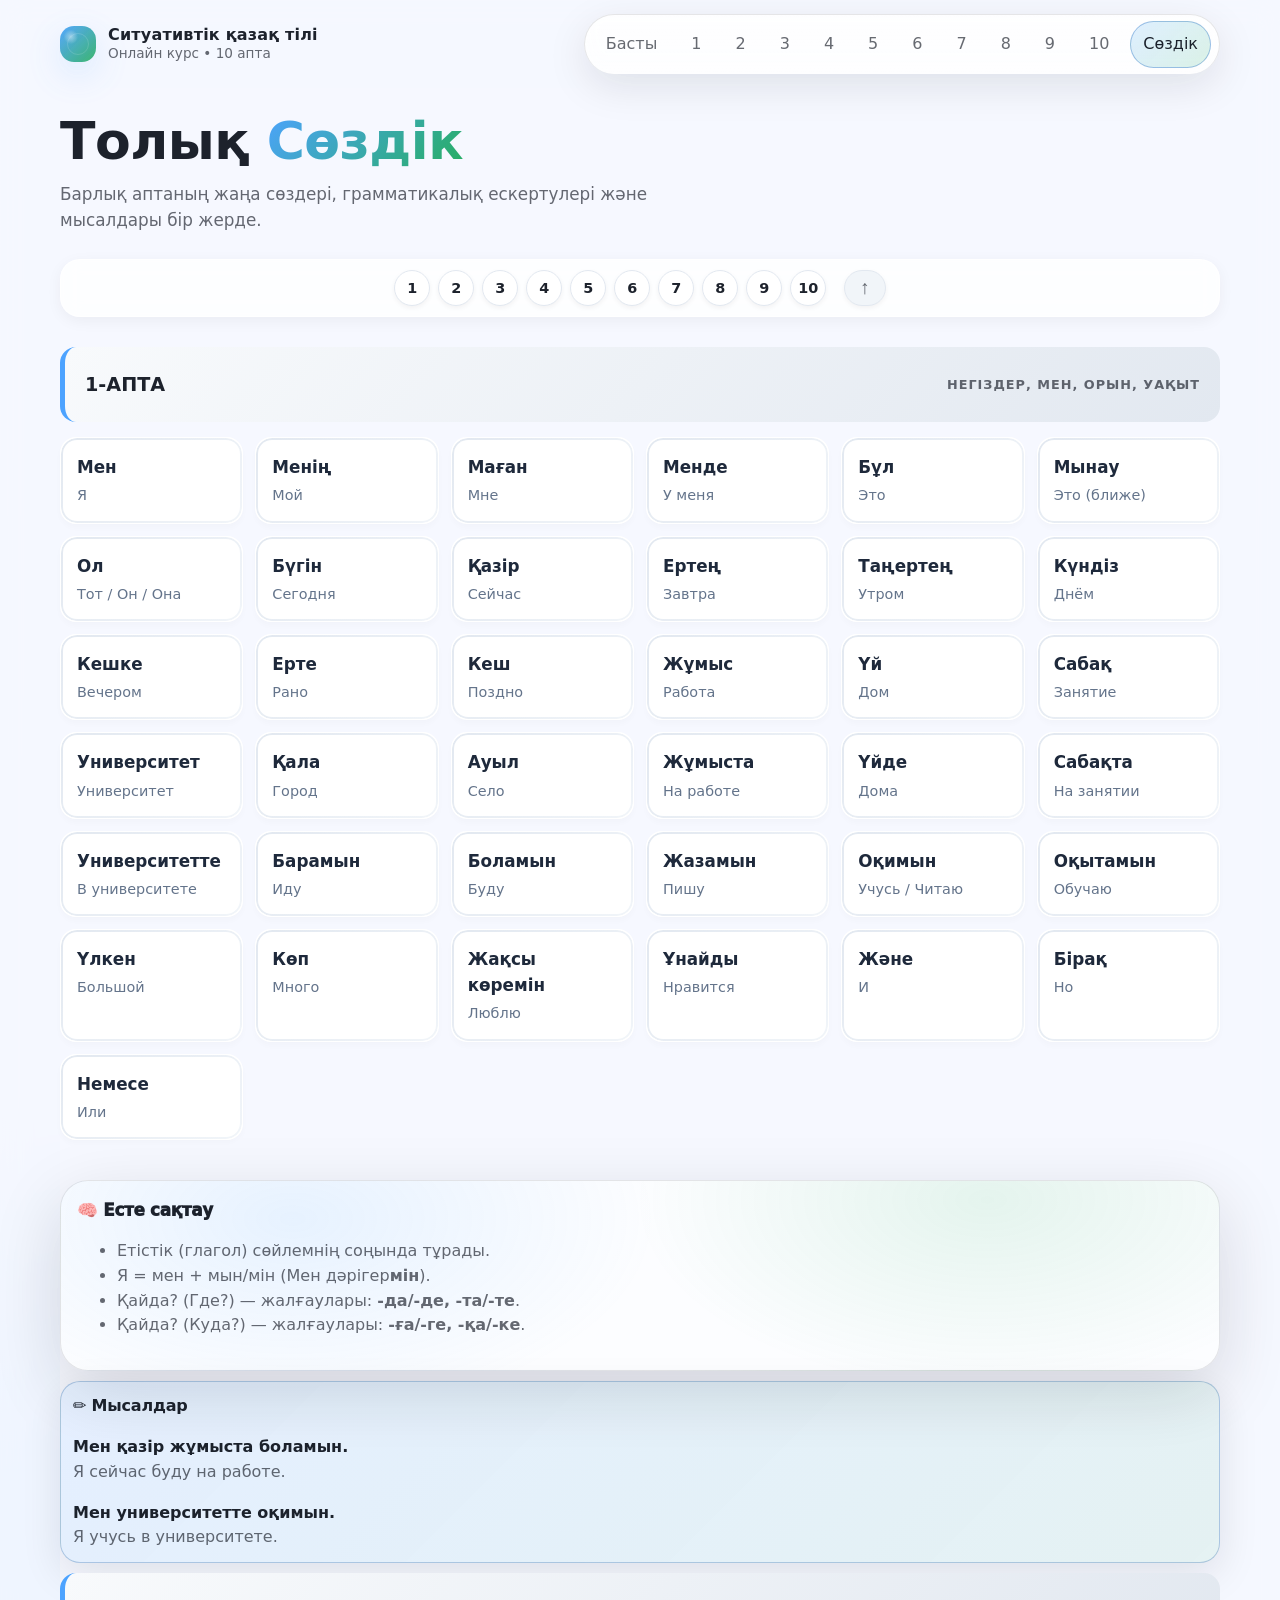
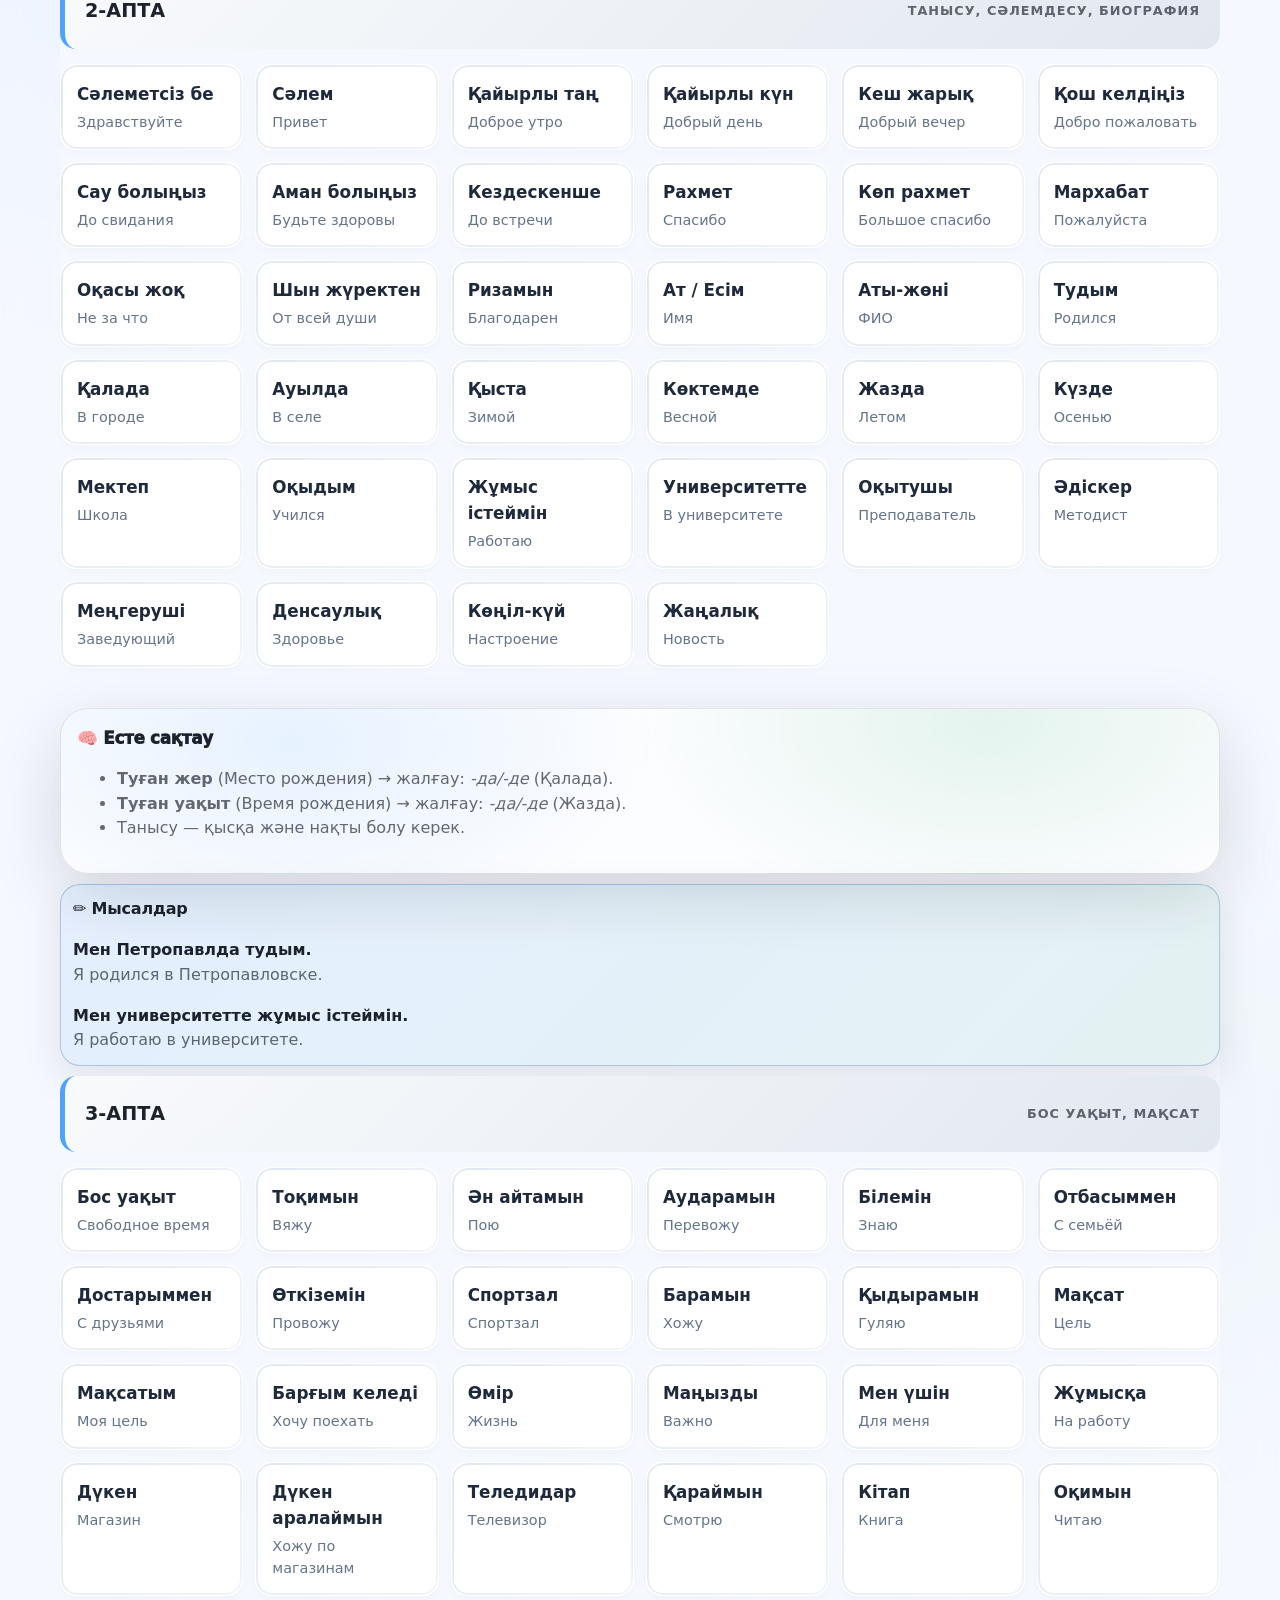
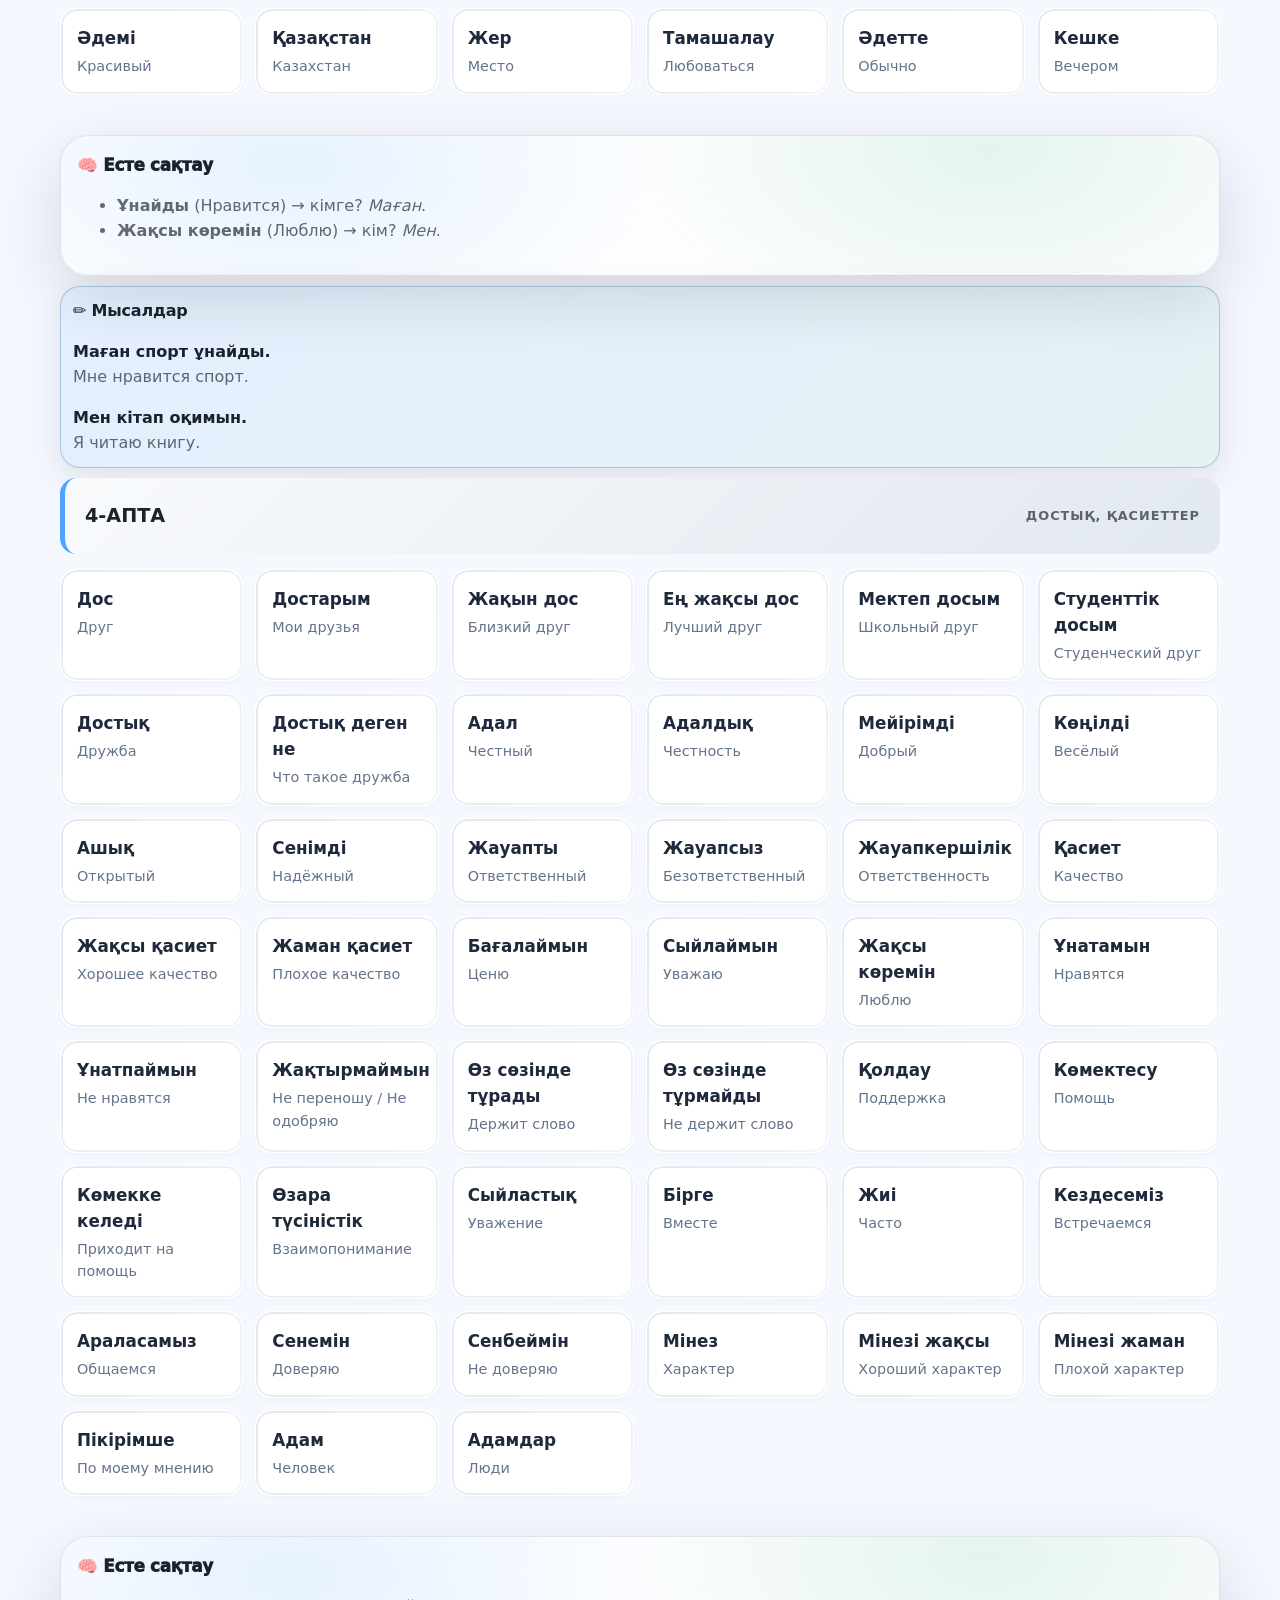
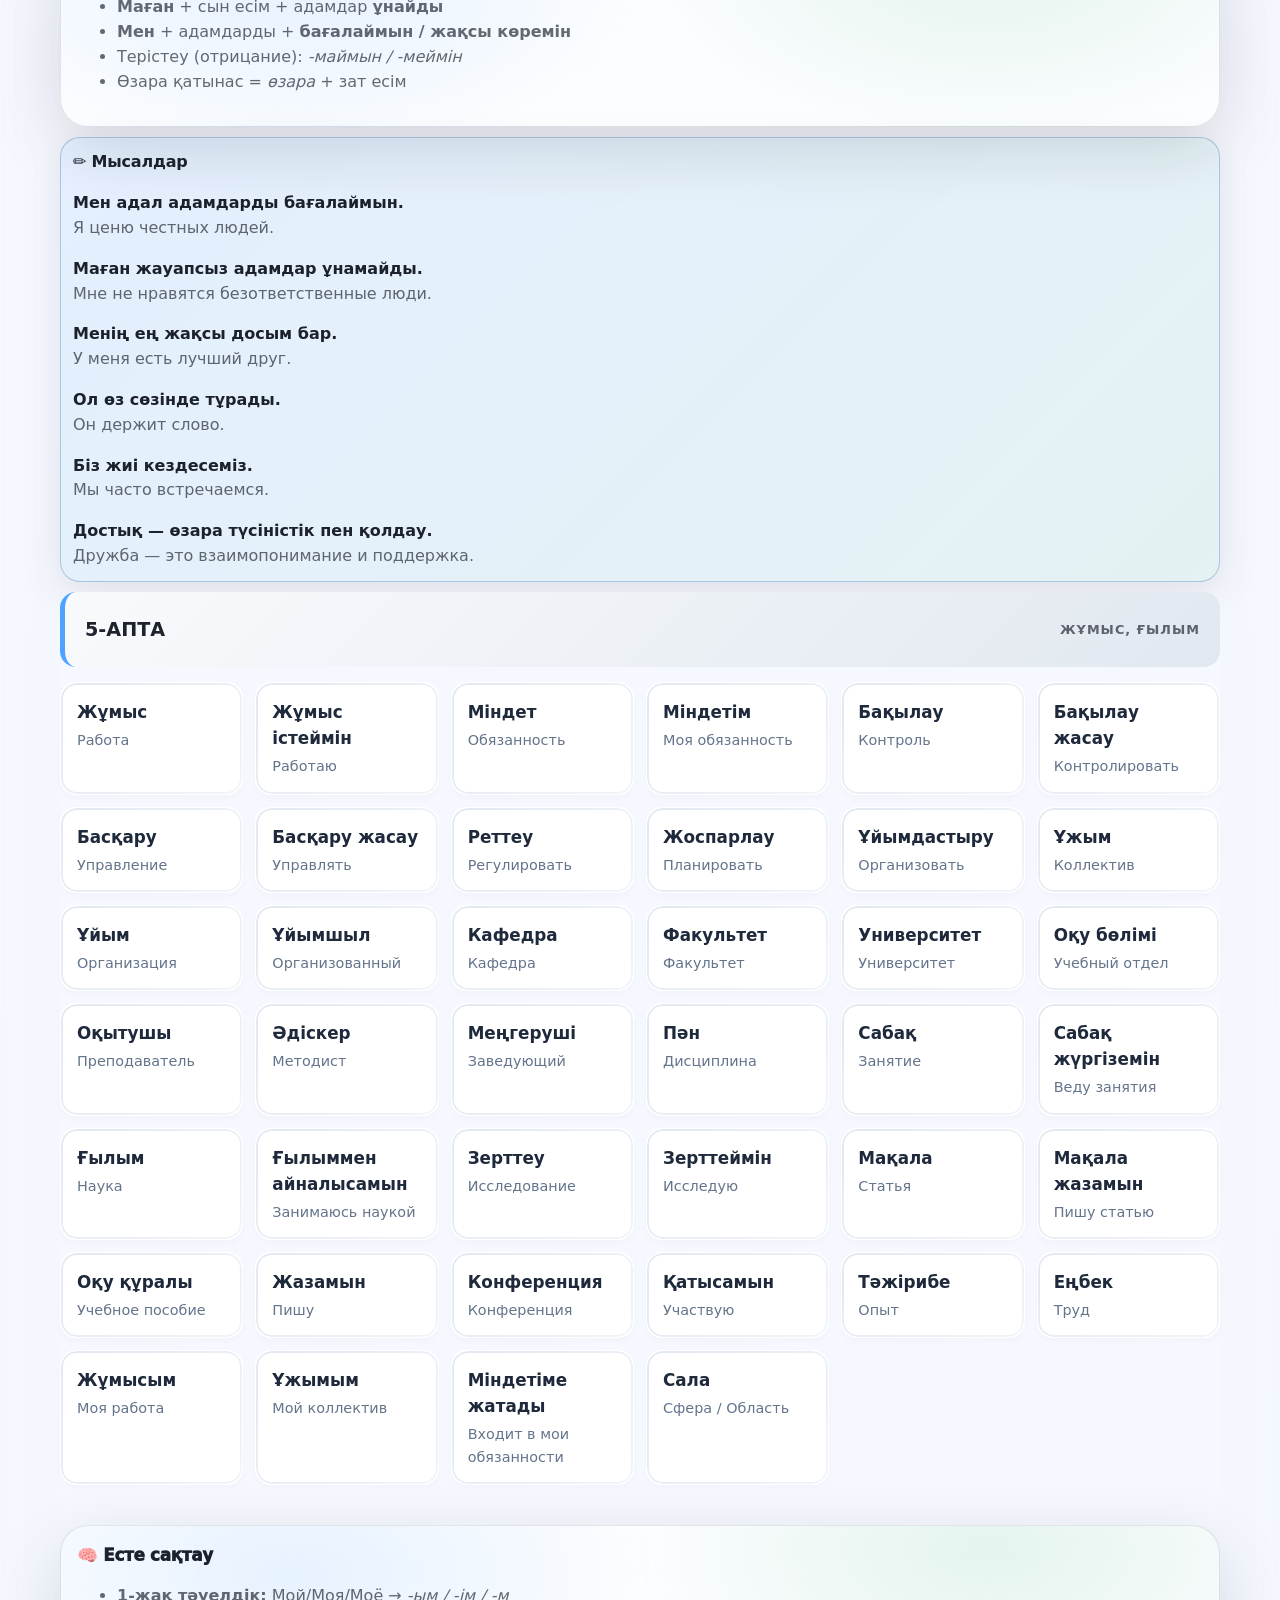
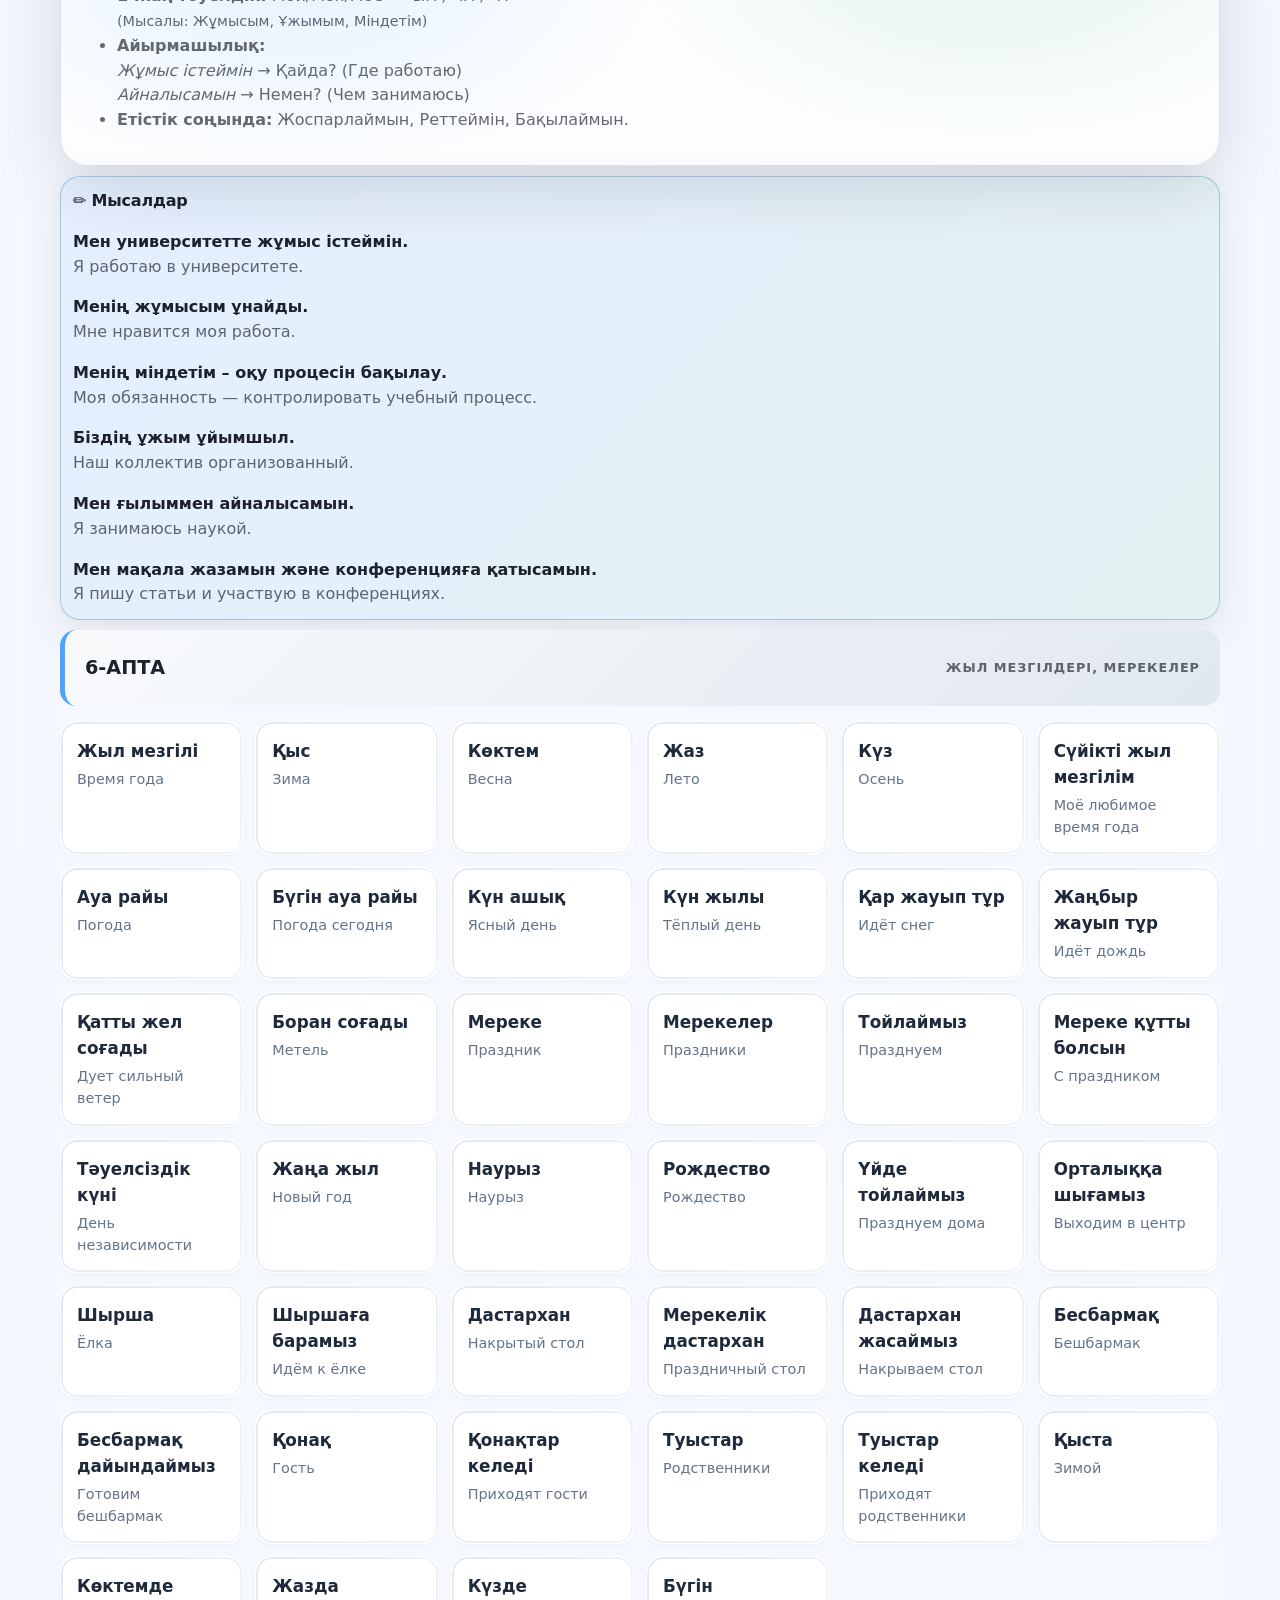
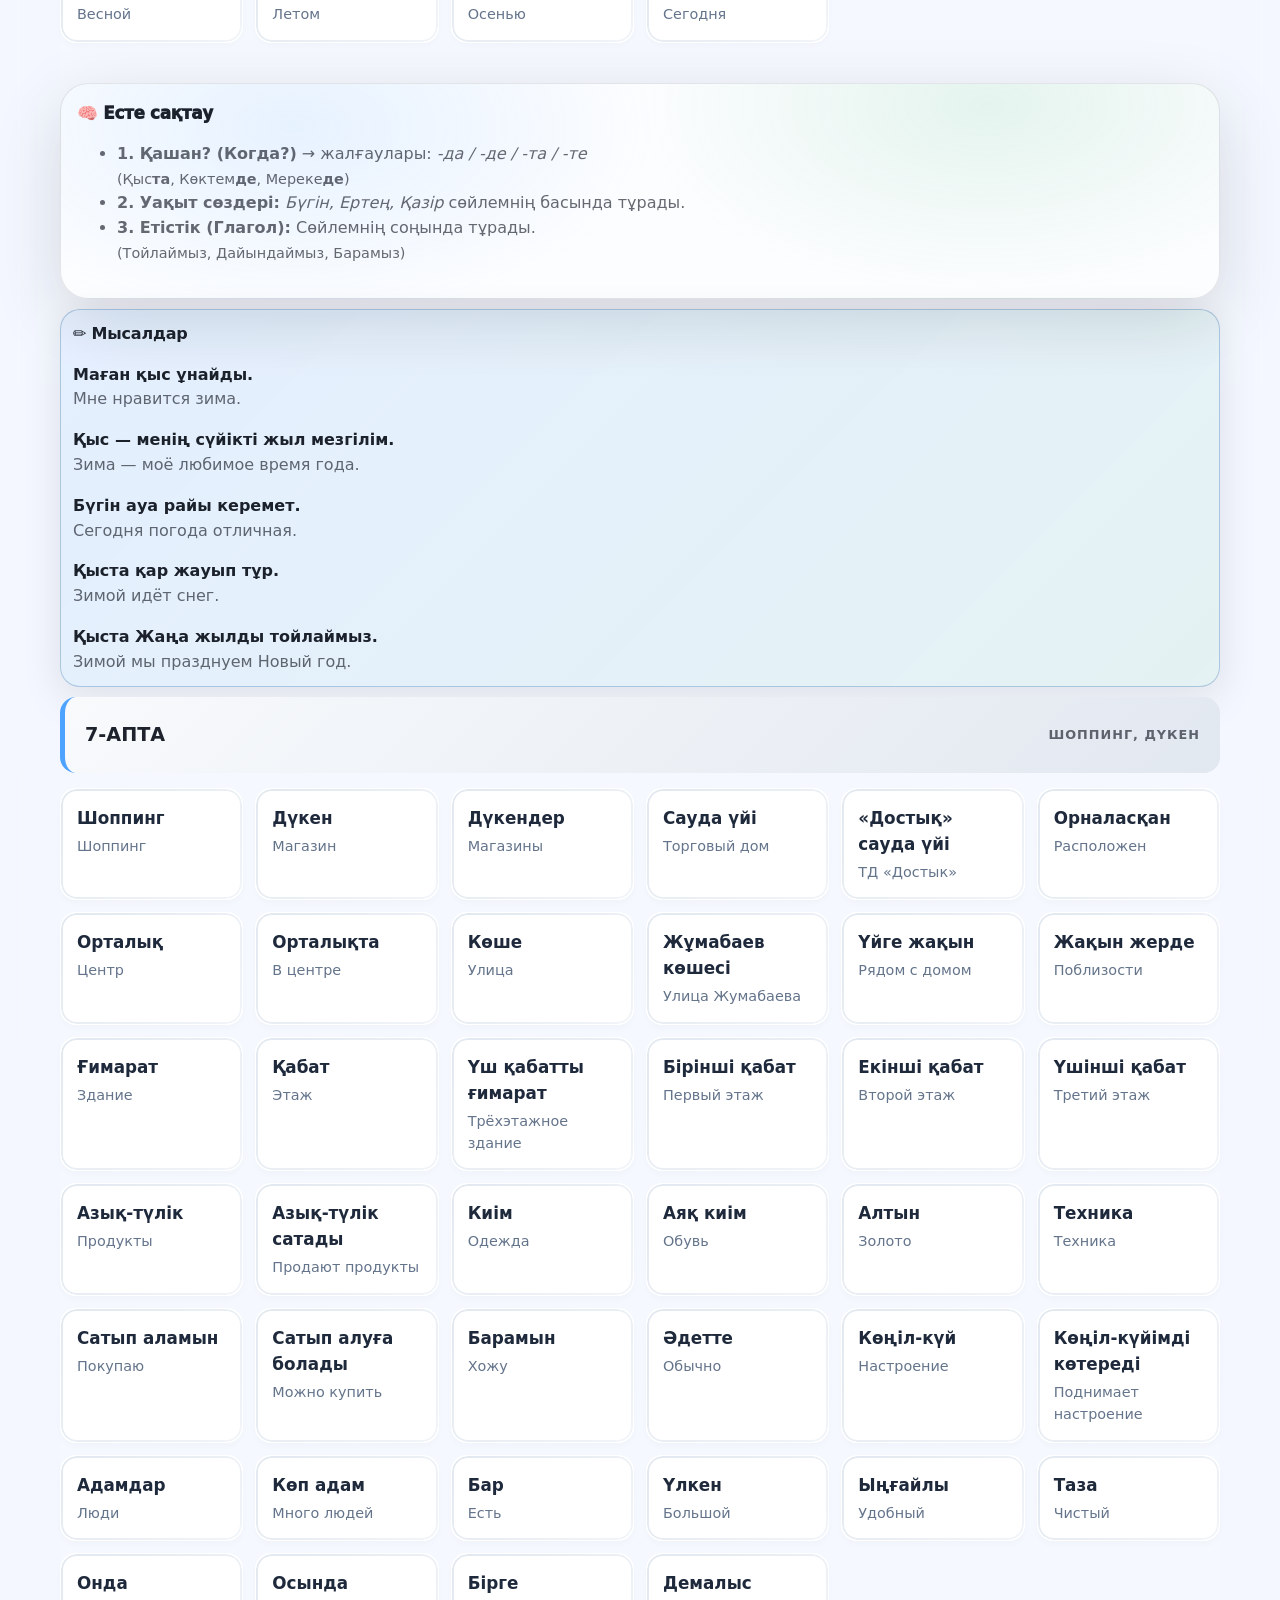
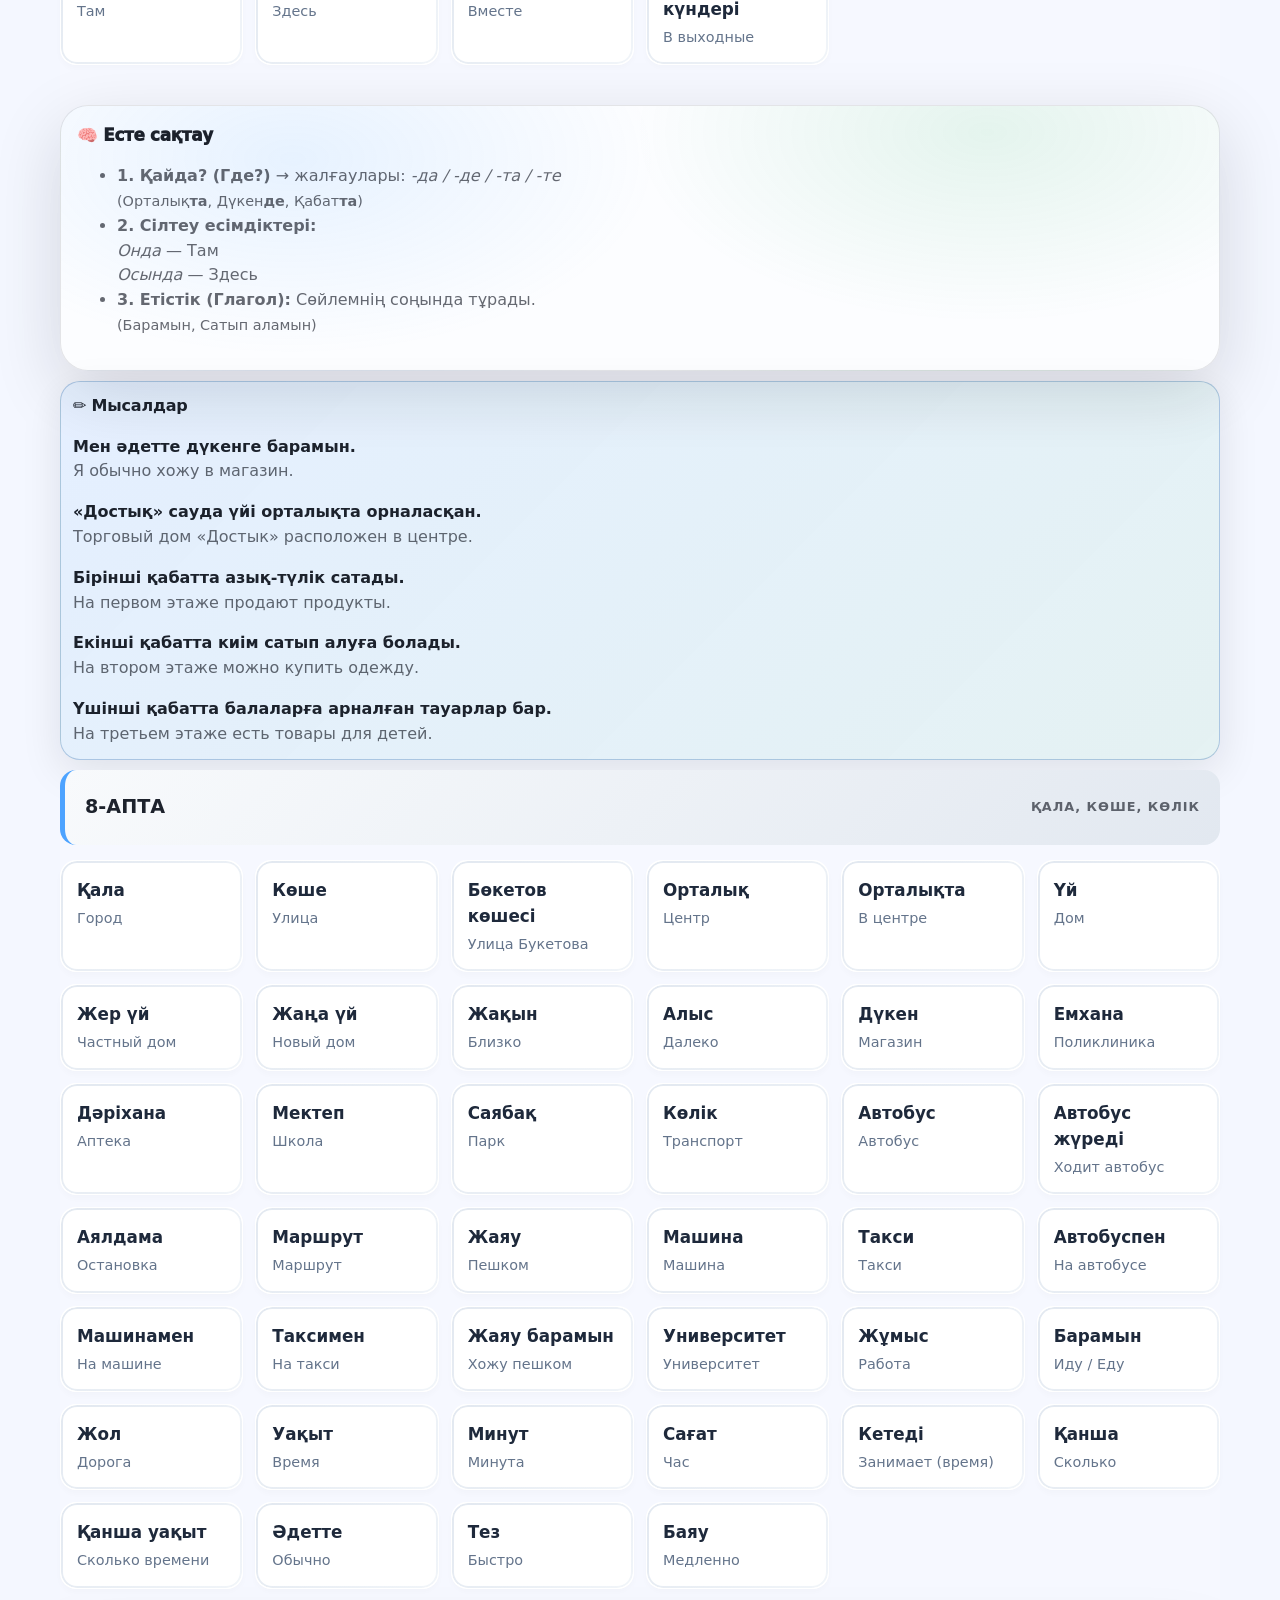
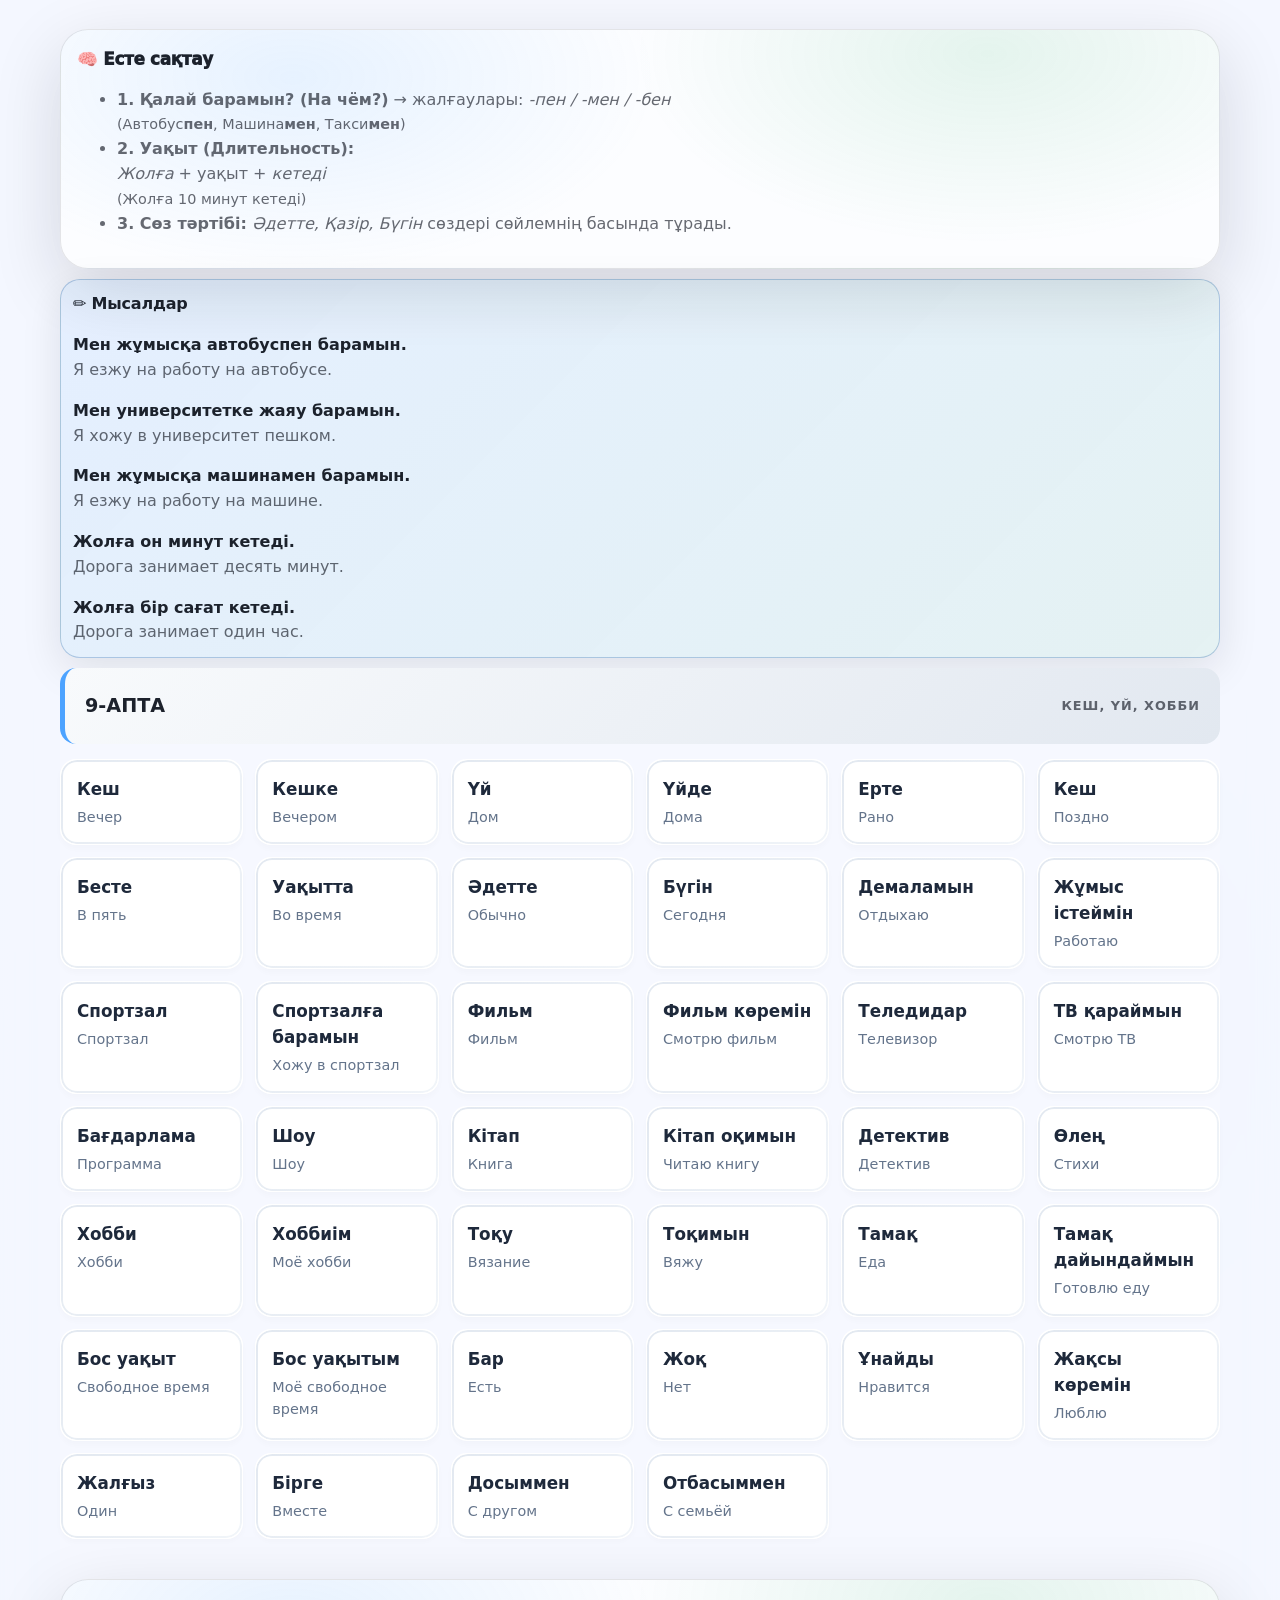
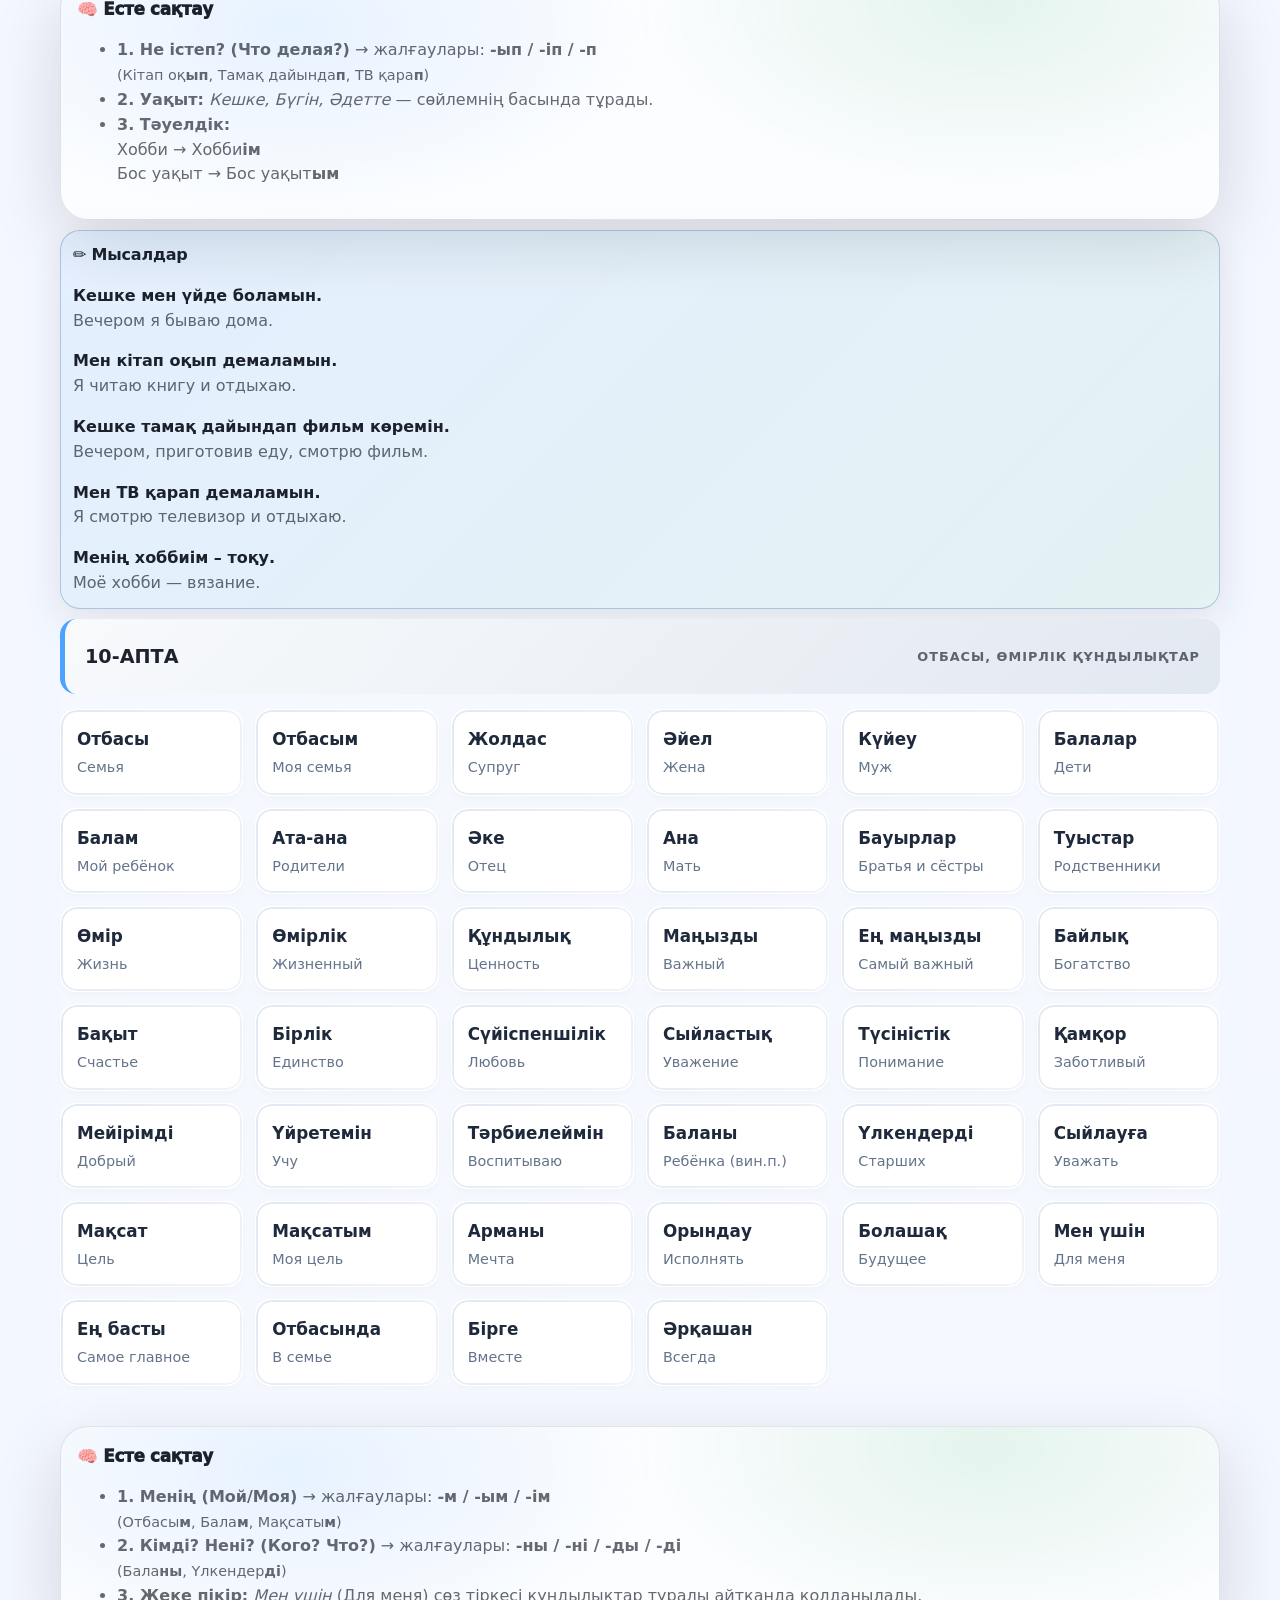
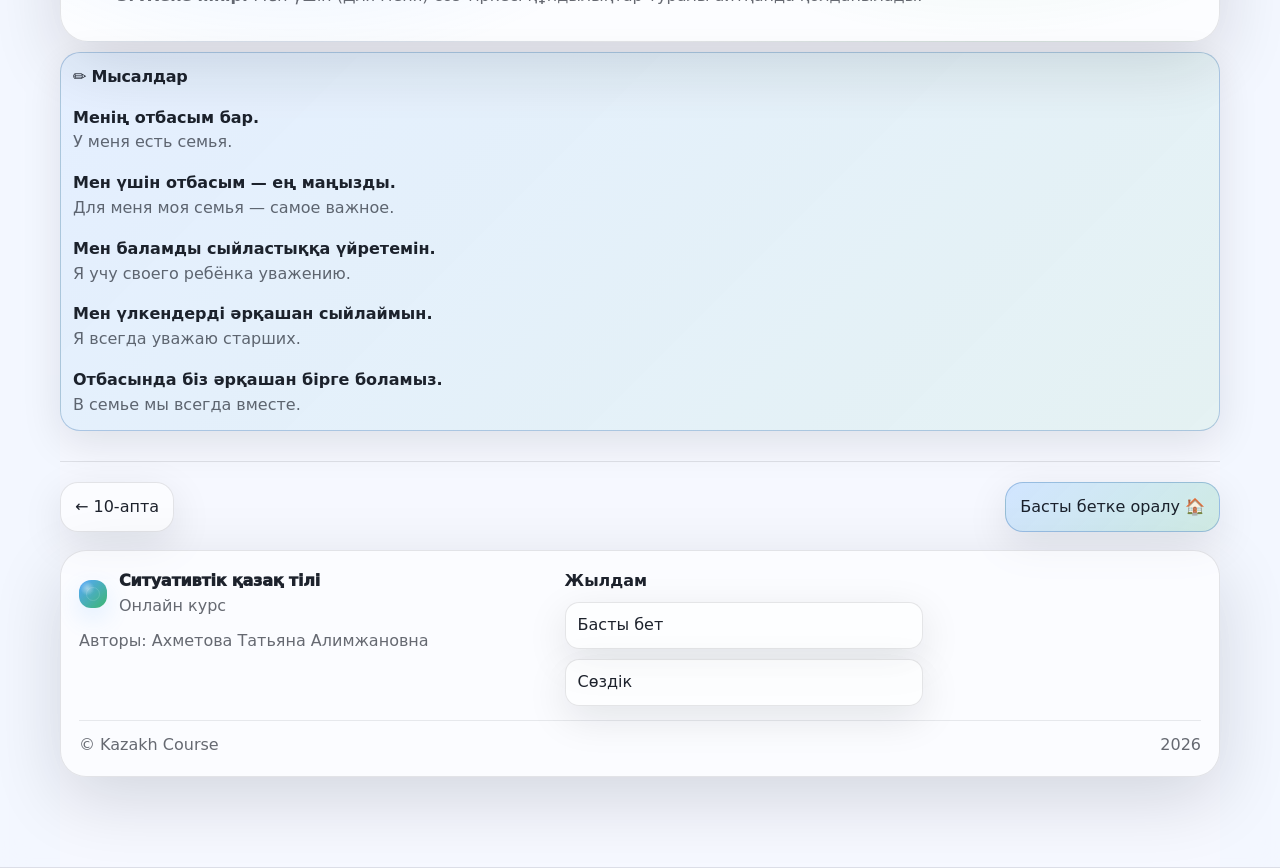
==== dictionary.html @ 090a10e8 "Add files via upload" ====
<!doctype html>
<html lang="kk">
<head>
  <meta charset="utf-8" />
  <meta name="viewport" content="width=device-width, initial-scale=1" />
  
  <title>Сөздік • Ситуативтік қазақ тілі</title>
  <meta name="color-scheme" content="light" />
  <link rel="stylesheet" href="style.css" />

  <style>
/* =========================================
     DICTIONARY: CREATIVE & COMPACT STYLE
     ========================================= */

  /* 1. ІЗДЕУ ПАНЕЛІ (GLASSMROPHISM) */
  .searchWrapper {
    position: sticky;
    top: 15px;
    z-index: 100;
    margin-bottom: 30px;
    padding: 0 10px;
  }

  .searchBox {
    background: rgba(255, 255, 255, 0.85);
    backdrop-filter: blur(15px);
    -webkit-backdrop-filter: blur(15px);
    padding: 12px 20px;
    border-radius: 20px;
    border: 1px solid rgba(255, 255, 255, 0.6);
    box-shadow: 0 8px 32px rgba(31, 38, 135, 0.1);
    display: flex;
    align-items: center;
    gap: 15px;
    transition: all 0.3s ease;
    max-width: 600px;
    margin: 0 auto;
  }

  .searchBox:focus-within {
    transform: translateY(-2px) scale(1.01);
    border-color: var(--a);
    box-shadow: 0 12px 40px rgba(59, 130, 246, 0.2);
    background: #fff;
  }

  .searchInput {
    width: 100%;
    border: none;
    background: transparent;
    font-size: 1.1rem;
    color: var(--text);
    outline: none;
    font-weight: 500;
  }

  /* 2. АПТАЛАРДЫҢ ТАҚЫРЫБЫ (HEADER) */
  .dictHeader {
    background: linear-gradient(135deg, #f8fafc 0%, #e2e8f0 100%);
    padding: 15px 20px;
    border-radius: 16px;
    margin-bottom: 15px;
    border-left: 5px solid var(--a);
    display: flex;
    justify-content: space-between;
    align-items: center;
  }
  .dictTitle {
    font-size: 1.2rem;
    font-weight: 800;
    color: var(--text);
    margin: 0;
  }
  .dictSub {
    font-size: 0.8rem;
    color: var(--muted);
    font-weight: 600;
    text-transform: uppercase;
    letter-spacing: 1px;
  }

  /* 3. СӨЗДЕР ТОРЫ (GRID) */
  .wordList {
    display: grid;
    /* Компьютерде: 4-5 бағанға дейін сыяды */
    grid-template-columns: repeat(auto-fill, minmax(180px, 1fr));
    gap: 12px;
    margin-bottom: 40px;
  }

  /* 4. КРЕАТИВТІ КАРТОЧКАЛАР (CARDS) */
  .wordItem {
    background: #ffffff;
    border-radius: 16px;
    padding: 16px;
    position: relative;
    overflow: hidden;
    transition: all 0.3s cubic-bezier(0.4, 0, 0.2, 1);
    border: 1px solid transparent;
    box-shadow: 0 4px 6px rgba(0,0,0,0.02);
    cursor: default;
  }

  /* Жұмсақ градиентті жиек */
  .wordItem::before {
    content: "";
    position: absolute;
    inset: 0;
    border-radius: 16px;
    padding: 2px; /* border width */
    background: linear-gradient(135deg, #e2e8f0, #f1f5f9);
    -webkit-mask: linear-gradient(#fff 0 0) content-box, linear-gradient(#fff 0 0);
    -webkit-mask-composite: xor;
    mask-composite: exclude;
    pointer-events: none;
  }

  /* Hover эффектісі */
  .wordItem:hover {
    transform: translateY(-5px);
    box-shadow: 0 15px 30px rgba(0,0,0,0.08);
    background: linear-gradient(145deg, #ffffff, #f8fafc);
  }
  
  /* Hover кезіндегі түсті жиек */
  .wordItem:hover::before {
    background: linear-gradient(135deg, var(--a), var(--b));
  }

  .wordItem__kz {
    font-size: 1.05rem;
    font-weight: 800;
    color: #1e293b;
    margin-bottom: 4px;
    display: block;
  }

  .wordItem__ru {
    font-size: 0.9rem;
    color: #64748b;
    font-weight: 500;
    display: block;
  }

  /* 5. МОБИЛЬДІ ВЕРСИЯ (COMPACT) */
  @media (max-width: 900px) {
    .container { padding-left: 10px; padding-right: 10px; }
    
    .searchBox {
      padding: 10px 15px;
      margin-bottom: 20px;
    }
    .searchInput { font-size: 1rem; }

    /* Тақырыпты ықшамдау */
    .dictHeader {
      flex-direction: column;
      align-items: flex-start;
      gap: 5px;
      padding: 12px;
    }
    
    /* 2 бағанды тор */
    .wordList {
      grid-template-columns: 1fr 1fr !important;
      gap: 8px !important;
    }

    /* Карточканы кішірейту */
    .wordItem {
      padding: 12px !important;
      border-radius: 12px !important;
    }
    .wordItem__kz { font-size: 0.95rem !important; }
    .wordItem__ru { font-size: 0.8rem !important; }
  }
  /* =========================================
     DICTIONARY NAVIGATION (1-10 & UP)
     ========================================= */

     .dictNav {
      position: sticky;
      /* Іздеу жолағының астында тұруы үшін (SearchBox биіктігіне байланысты) */
      top: 90px; 
      z-index: 90;
      
      display: flex;
      flex-wrap: wrap;
      justify-content: center;
      align-items: center;
      gap: 8px;
      
      background: rgba(255, 255, 255, 0.8); /* Жартылай мөлдір */
      backdrop-filter: blur(10px);
      -webkit-backdrop-filter: blur(10px);
      
      padding: 10px 15px;
      border-radius: 20px;
      margin-bottom: 30px;
      border: 1px solid rgba(255, 255, 255, 0.6);
      box-shadow: 0 4px 15px rgba(0,0,0,0.05);
    }
  
    /* Сандар (батырмалар) */
    .dictNav__link {
      width: 36px;
      height: 36px;
      display: flex;
      align-items: center;
      justify-content: center;
      
      border-radius: 50%; /* Дөңгелек */
      background: #ffffff;
      border: 1px solid #e2e8f0;
      color: var(--text);
      
      text-decoration: none;
      font-weight: 700;
      font-size: 0.9rem;
      transition: all 0.2s ease;
      box-shadow: 0 2px 5px rgba(0,0,0,0.05);
    }
  
    /* Hover эффектісі */
    .dictNav__link:hover {
      background: var(--a); /* Акцент түс */
      color: #ffffff;
      border-color: var(--a);
      transform: translateY(-3px);
      box-shadow: 0 5px 15px rgba(59, 130, 246, 0.3);
    }
  
    /* Жоғарыға батырмасы (UP Button) */
    .dictNav__up {
      width: auto;
      padding: 0 15px;
      border-radius: 20px; /* Сопақша */
      margin-left: 10px; /* Сандардан бөліп тұру үшін */
      background: #f1f5f9;
      color: var(--muted);
      font-size: 1.2rem;
      cursor: pointer;
    }
    
    .dictNav__up:hover {
      background: #e2e8f0;
      color: var(--text);
      transform: translateY(-2px);
    }
  
    /* МОБИЛЬДІ ВЕРСИЯҒА ТҮЗЕТУ */
    @media (max-width: 900px) {
      .dictNav {
        top: 75px; /* Телефонда іздеу жолағы кішірек */
        padding: 8px;
        gap: 6px;
        justify-content: flex-start; /* Сол жақтан басталады */
        overflow-x: auto; /* Сыйламаса - айналдыру */
        flex-wrap: nowrap; /* Бір қатарға тізу */
        -webkit-overflow-scrolling: touch;
      }
      
      .dictNav__link {
        flex: 0 0 auto; /* Сығымдалмау үшін */
        width: 32px;
        height: 32px;
        font-size: 0.8rem;
      }
    }
  </style>
</head>

<body data-page="dictionary">
  <a class="skip-link" href="#main">Негізгі мазмұнға өту</a>

  <header class="topbar" role="banner">
    <div class="topbar__inner container">
      <div class="brand" aria-label="Kazakh Course">
        <span class="brand__mark" aria-hidden="true"></span>
        <div class="brand__text">
          <div class="brand__title">Ситуативтік қазақ тілі</div>
          <div class="brand__sub">Онлайн курс • 10 апта</div>
        </div>
      </div>

      <nav class="nav nav--weeks" aria-label="Апталар (десктоп)">
        <a class="nav__link" data-page="index" href="index.html">Басты</a>
        <a class="nav__link" data-page="week1" href="week1.html">1</a>
        <a class="nav__link" data-page="week2" href="week2.html">2</a>
        <a class="nav__link" data-page="week3" href="week3.html">3</a>
        <a class="nav__link" data-page="week4" href="week4.html">4</a>
        <a class="nav__link" data-page="week5" href="week5.html">5</a>
        <a class="nav__link" data-page="week6" href="week6.html">6</a>
        <a class="nav__link" data-page="week7" href="week7.html">7</a>
        <a class="nav__link" data-page="week8" href="week8.html">8</a>
        <a class="nav__link " data-page="week9" href="week9.html" aria-current="page">9</a>
        <a class="nav__link" data-page="week10" href="week10.html">10</a>
        <a class="nav__link is-active" data-page="dictionary" href="dictionary.html">Сөздік</a>
      </nav>
    </div>

  <main id="main" class="container">
    
    <section class="hero reveal">
      <div class="hero__grid">
        <div>
          <h1 class="h1">Толық <span class="h1__accent">Сөздік</span></h1>
          <p class="lead">
            Барлық аптаның жаңа сөздері, грамматикалық ескертулері және мысалдары бір жерде.
          </p>
        </div>
      </div>
    </section>

    <nav class="dictNav reveal">
        <a href="#week1" class="dictNav__link" aria-label="1-апта">1</a>
        <a href="#week2" class="dictNav__link" aria-label="2-апта">2</a>
        <a href="#week3" class="dictNav__link" aria-label="3-апта">3</a>
        <a href="#week4" class="dictNav__link" aria-label="4-апта">4</a>
        <a href="#week5" class="dictNav__link" aria-label="5-апта">5</a>
        <a href="#week6" class="dictNav__link" aria-label="6-апта">6</a>
        <a href="#week7" class="dictNav__link" aria-label="7-апта">7</a>
        <a href="#week8" class="dictNav__link" aria-label="8-апта">8</a>
        <a href="#week9" class="dictNav__link" aria-label="9-апта">9</a>
        <a href="#week10" class="dictNav__link" aria-label="10-апта">10</a>
        
        <button class="dictNav__link dictNav__up" onclick="window.scrollTo({top: 0, behavior: 'smooth'})" aria-label="Жоғарыға">
          ↑
        </button>
      </nav>

    <section id="week1" class="dictSection reveal">
      
      <div class="dictHeader">
        <h2 class="dictTitle">1-АПТА</h2>
        <p class="dictSub">НЕГІЗДЕР, МЕН, ОРЫН, УАҚЫТ</p>
      </div>

      <div class="wordList">
        <div class="wordItem"><span class="wordItem__kz">Мен</span> <span class="wordItem__ru">Я</span></div>
        <div class="wordItem"><span class="wordItem__kz">Менің</span> <span class="wordItem__ru">Мой</span></div>
        <div class="wordItem"><span class="wordItem__kz">Маған</span> <span class="wordItem__ru">Мне</span></div>
        <div class="wordItem"><span class="wordItem__kz">Менде</span> <span class="wordItem__ru">У меня</span></div>
        <div class="wordItem"><span class="wordItem__kz">Бұл</span> <span class="wordItem__ru">Это</span></div>
        <div class="wordItem"><span class="wordItem__kz">Мынау</span> <span class="wordItem__ru">Это (ближе)</span></div>
        <div class="wordItem"><span class="wordItem__kz">Ол</span> <span class="wordItem__ru">Тот / Он / Она</span></div>
        <div class="wordItem"><span class="wordItem__kz">Бүгін</span> <span class="wordItem__ru">Сегодня</span></div>
        <div class="wordItem"><span class="wordItem__kz">Қазір</span> <span class="wordItem__ru">Сейчас</span></div>
        <div class="wordItem"><span class="wordItem__kz">Ертең</span> <span class="wordItem__ru">Завтра</span></div>
        <div class="wordItem"><span class="wordItem__kz">Таңертең</span> <span class="wordItem__ru">Утром</span></div>
        <div class="wordItem"><span class="wordItem__kz">Күндіз</span> <span class="wordItem__ru">Днём</span></div>
        <div class="wordItem"><span class="wordItem__kz">Кешке</span> <span class="wordItem__ru">Вечером</span></div>
        <div class="wordItem"><span class="wordItem__kz">Ерте</span> <span class="wordItem__ru">Рано</span></div>
        <div class="wordItem"><span class="wordItem__kz">Кеш</span> <span class="wordItem__ru">Поздно</span></div>
        <div class="wordItem"><span class="wordItem__kz">Жұмыс</span> <span class="wordItem__ru">Работа</span></div>
        <div class="wordItem"><span class="wordItem__kz">Үй</span> <span class="wordItem__ru">Дом</span></div>
        <div class="wordItem"><span class="wordItem__kz">Сабақ</span> <span class="wordItem__ru">Занятие</span></div>
        <div class="wordItem"><span class="wordItem__kz">Университет</span> <span class="wordItem__ru">Университет</span></div>
        <div class="wordItem"><span class="wordItem__kz">Қала</span> <span class="wordItem__ru">Город</span></div>
        <div class="wordItem"><span class="wordItem__kz">Ауыл</span> <span class="wordItem__ru">Село</span></div>
        <div class="wordItem"><span class="wordItem__kz">Жұмыста</span> <span class="wordItem__ru">На работе</span></div>
        <div class="wordItem"><span class="wordItem__kz">Үйде</span> <span class="wordItem__ru">Дома</span></div>
        <div class="wordItem"><span class="wordItem__kz">Сабақта</span> <span class="wordItem__ru">На занятии</span></div>
        <div class="wordItem"><span class="wordItem__kz">Университетте</span> <span class="wordItem__ru">В университете</span></div>
        <div class="wordItem"><span class="wordItem__kz">Барамын</span> <span class="wordItem__ru">Иду</span></div>
        <div class="wordItem"><span class="wordItem__kz">Боламын</span> <span class="wordItem__ru">Буду</span></div>
        <div class="wordItem"><span class="wordItem__kz">Жазамын</span> <span class="wordItem__ru">Пишу</span></div>
        <div class="wordItem"><span class="wordItem__kz">Оқимын</span> <span class="wordItem__ru">Учусь / Читаю</span></div>
        <div class="wordItem"><span class="wordItem__kz">Оқытамын</span> <span class="wordItem__ru">Обучаю</span></div>
        <div class="wordItem"><span class="wordItem__kz">Үлкен</span> <span class="wordItem__ru">Большой</span></div>
        <div class="wordItem"><span class="wordItem__kz">Көп</span> <span class="wordItem__ru">Много</span></div>
        <div class="wordItem"><span class="wordItem__kz">Жақсы көремін</span> <span class="wordItem__ru">Люблю</span></div>
        <div class="wordItem"><span class="wordItem__kz">Ұнайды</span> <span class="wordItem__ru">Нравится</span></div>
        <div class="wordItem"><span class="wordItem__kz">Және</span> <span class="wordItem__ru">И</span></div>
        <div class="wordItem"><span class="wordItem__kz">Бірақ</span> <span class="wordItem__ru">Но</span></div>
        <div class="wordItem"><span class="wordItem__kz">Немесе</span> <span class="wordItem__ru">Или</span></div>
      </div>

      <div class="dictNote">
        <div class="callout">
          <div class="callout__title">🧠 Есте сақтау</div>
          <div class="callout__text">
            <ul>
              <li>Етістік (глагол) сөйлемнің соңында тұрады.</li>
              <li>Я = мен + мын/мін (Мен дәрігер<strong>мін</strong>).</li>
              <li>Қайда? (Где?) — жалғаулары: <strong>-да/-де, -та/-те</strong>.</li>
              <li>Қайда? (Куда?) — жалғаулары: <strong>-ға/-ге, -қа/-ке</strong>.</li>
            </ul>
          </div>
        </div>

        <div class="block block--accent">
          <div class="block__title">✏️ Мысалдар</div>
          <p style="margin-bottom: 8px;"><strong>Мен қазір жұмыста боламын.</strong><br><span class="muted">Я сейчас буду на работе.</span></p>
          <p style="margin-bottom: 0;"><strong>Мен университетте оқимын.</strong><br><span class="muted">Я учусь в университете.</span></p>
        </div>
      </div>
    </section>

    <section id="week2" class="dictSection reveal">
        <div class="dictHeader">
          <h2 class="dictTitle">2-АПТА</h2>
          <p class="dictSub">ТАНЫСУ, СӘЛЕМДЕСУ, БИОГРАФИЯ</p>
        </div>
  
        <div class="wordList">
          <div class="wordItem"><span class="wordItem__kz">Сәлеметсіз бе</span> <span class="wordItem__ru">Здравствуйте</span></div>
          <div class="wordItem"><span class="wordItem__kz">Сәлем</span> <span class="wordItem__ru">Привет</span></div>
          <div class="wordItem"><span class="wordItem__kz">Қайырлы таң</span> <span class="wordItem__ru">Доброе утро</span></div>
          <div class="wordItem"><span class="wordItem__kz">Қайырлы күн</span> <span class="wordItem__ru">Добрый день</span></div>
          <div class="wordItem"><span class="wordItem__kz">Кеш жарық</span> <span class="wordItem__ru">Добрый вечер</span></div>
          <div class="wordItem"><span class="wordItem__kz">Қош келдіңіз</span> <span class="wordItem__ru">Добро пожаловать</span></div>
          <div class="wordItem"><span class="wordItem__kz">Сау болыңыз</span> <span class="wordItem__ru">До свидания</span></div>
          <div class="wordItem"><span class="wordItem__kz">Аман болыңыз</span> <span class="wordItem__ru">Будьте здоровы</span></div>
          <div class="wordItem"><span class="wordItem__kz">Кездескенше</span> <span class="wordItem__ru">До встречи</span></div>
          <div class="wordItem"><span class="wordItem__kz">Рахмет</span> <span class="wordItem__ru">Спасибо</span></div>
          <div class="wordItem"><span class="wordItem__kz">Көп рахмет</span> <span class="wordItem__ru">Большое спасибо</span></div>
          <div class="wordItem"><span class="wordItem__kz">Мархабат</span> <span class="wordItem__ru">Пожалуйста</span></div>
          <div class="wordItem"><span class="wordItem__kz">Оқасы жоқ</span> <span class="wordItem__ru">Не за что</span></div>
          <div class="wordItem"><span class="wordItem__kz">Шын жүректен</span> <span class="wordItem__ru">От всей души</span></div>
          <div class="wordItem"><span class="wordItem__kz">Ризамын</span> <span class="wordItem__ru">Благодарен</span></div>
          <div class="wordItem"><span class="wordItem__kz">Ат / Есім</span> <span class="wordItem__ru">Имя</span></div>
          <div class="wordItem"><span class="wordItem__kz">Аты-жөні</span> <span class="wordItem__ru">ФИО</span></div>
          <div class="wordItem"><span class="wordItem__kz">Тудым</span> <span class="wordItem__ru">Родился</span></div>
          <div class="wordItem"><span class="wordItem__kz">Қалада</span> <span class="wordItem__ru">В городе</span></div>
          <div class="wordItem"><span class="wordItem__kz">Ауылда</span> <span class="wordItem__ru">В селе</span></div>
          <div class="wordItem"><span class="wordItem__kz">Қыста</span> <span class="wordItem__ru">Зимой</span></div>
          <div class="wordItem"><span class="wordItem__kz">Көктемде</span> <span class="wordItem__ru">Весной</span></div>
          <div class="wordItem"><span class="wordItem__kz">Жазда</span> <span class="wordItem__ru">Летом</span></div>
          <div class="wordItem"><span class="wordItem__kz">Күзде</span> <span class="wordItem__ru">Осенью</span></div>
          <div class="wordItem"><span class="wordItem__kz">Мектеп</span> <span class="wordItem__ru">Школа</span></div>
          <div class="wordItem"><span class="wordItem__kz">Оқыдым</span> <span class="wordItem__ru">Учился</span></div>
          <div class="wordItem"><span class="wordItem__kz">Жұмыс істеймін</span> <span class="wordItem__ru">Работаю</span></div>
          <div class="wordItem"><span class="wordItem__kz">Университетте</span> <span class="wordItem__ru">В университете</span></div>
          <div class="wordItem"><span class="wordItem__kz">Оқытушы</span> <span class="wordItem__ru">Преподаватель</span></div>
          <div class="wordItem"><span class="wordItem__kz">Әдіскер</span> <span class="wordItem__ru">Методист</span></div>
          <div class="wordItem"><span class="wordItem__kz">Меңгеруші</span> <span class="wordItem__ru">Заведующий</span></div>
          <div class="wordItem"><span class="wordItem__kz">Денсаулық</span> <span class="wordItem__ru">Здоровье</span></div>
          <div class="wordItem"><span class="wordItem__kz">Көңіл-күй</span> <span class="wordItem__ru">Настроение</span></div>
          <div class="wordItem"><span class="wordItem__kz">Жаңалық</span> <span class="wordItem__ru">Новость</span></div>
        </div>
  
        <div class="dictNote">
          <div class="callout">
            <div class="callout__title">🧠 Есте сақтау</div>
            <div class="callout__text">
              <ul>
                 <li><strong>Туған жер</strong> (Место рождения) → жалғау: <em>-да/-де</em> (Қалада).</li>
                 <li><strong>Туған уақыт</strong> (Время рождения) → жалғау: <em>-да/-де</em> (Жазда).</li>
                 <li>Танысу — қысқа және нақты болу керек.</li>
              </ul>
            </div>
          </div>
  
          <div class="block block--accent">
            <div class="block__title">✏️ Мысалдар</div>
            <p style="margin-bottom: 8px;"><strong>Мен Петропавлда тудым.</strong><br><span class="muted">Я родился в Петропавловске.</span></p>
            <p style="margin-bottom: 0;"><strong>Мен университетте жұмыс істеймін.</strong><br><span class="muted">Я работаю в университете.</span></p>
          </div>
        </div>
      </section>
      <section id="week3" class="dictSection reveal">
        <div class="dictHeader">
          <h2 class="dictTitle">3-АПТА</h2>
          <p class="dictSub">БОС УАҚЫТ, МАҚСАТ</p>
        </div>
      
        <div class="wordList">
          <div class="wordItem"><span class="wordItem__kz">Бос уақыт</span> <span class="wordItem__ru">Свободное время</span></div>
          <div class="wordItem"><span class="wordItem__kz">Тоқимын</span> <span class="wordItem__ru">Вяжу</span></div>
          <div class="wordItem"><span class="wordItem__kz">Ән айтамын</span> <span class="wordItem__ru">Пою</span></div>
          <div class="wordItem"><span class="wordItem__kz">Аударамын</span> <span class="wordItem__ru">Перевожу</span></div>
          <div class="wordItem"><span class="wordItem__kz">Білемін</span> <span class="wordItem__ru">Знаю</span></div>
          <div class="wordItem"><span class="wordItem__kz">Отбасыммен</span> <span class="wordItem__ru">С семьёй</span></div>
          <div class="wordItem"><span class="wordItem__kz">Достарыммен</span> <span class="wordItem__ru">С друзьями</span></div>
          <div class="wordItem"><span class="wordItem__kz">Өткіземін</span> <span class="wordItem__ru">Провожу</span></div>
          <div class="wordItem"><span class="wordItem__kz">Спортзал</span> <span class="wordItem__ru">Спортзал</span></div>
          <div class="wordItem"><span class="wordItem__kz">Барамын</span> <span class="wordItem__ru">Хожу</span></div>
          <div class="wordItem"><span class="wordItem__kz">Қыдырамын</span> <span class="wordItem__ru">Гуляю</span></div>
          <div class="wordItem"><span class="wordItem__kz">Мақсат</span> <span class="wordItem__ru">Цель</span></div>
          <div class="wordItem"><span class="wordItem__kz">Мақсатым</span> <span class="wordItem__ru">Моя цель</span></div>
          <div class="wordItem"><span class="wordItem__kz">Барғым келеді</span> <span class="wordItem__ru">Хочу поехать</span></div>
          <div class="wordItem"><span class="wordItem__kz">Өмір</span> <span class="wordItem__ru">Жизнь</span></div>
          <div class="wordItem"><span class="wordItem__kz">Маңызды</span> <span class="wordItem__ru">Важно</span></div>
          <div class="wordItem"><span class="wordItem__kz">Мен үшін</span> <span class="wordItem__ru">Для меня</span></div>
          <div class="wordItem"><span class="wordItem__kz">Жұмысқа</span> <span class="wordItem__ru">На работу</span></div>
          <div class="wordItem"><span class="wordItem__kz">Дүкен</span> <span class="wordItem__ru">Магазин</span></div>
          <div class="wordItem"><span class="wordItem__kz">Дүкен аралаймын</span> <span class="wordItem__ru">Хожу по магазинам</span></div>
          <div class="wordItem"><span class="wordItem__kz">Теледидар</span> <span class="wordItem__ru">Телевизор</span></div>
          <div class="wordItem"><span class="wordItem__kz">Қараймын</span> <span class="wordItem__ru">Смотрю</span></div>
          <div class="wordItem"><span class="wordItem__kz">Кітап</span> <span class="wordItem__ru">Книга</span></div>
          <div class="wordItem"><span class="wordItem__kz">Оқимын</span> <span class="wordItem__ru">Читаю</span></div>
          <div class="wordItem"><span class="wordItem__kz">Әдемі</span> <span class="wordItem__ru">Красивый</span></div>
          <div class="wordItem"><span class="wordItem__kz">Қазақстан</span> <span class="wordItem__ru">Казахстан</span></div>
          <div class="wordItem"><span class="wordItem__kz">Жер</span> <span class="wordItem__ru">Место</span></div>
          <div class="wordItem"><span class="wordItem__kz">Тамашалау</span> <span class="wordItem__ru">Любоваться</span></div>
          <div class="wordItem"><span class="wordItem__kz">Әдетте</span> <span class="wordItem__ru">Обычно</span></div>
          <div class="wordItem"><span class="wordItem__kz">Кешке</span> <span class="wordItem__ru">Вечером</span></div>
        </div>
      
        <div class="dictNote">
          <div class="callout">
            <div class="callout__title">🧠 Есте сақтау</div>
            <div class="callout__text">
              <ul>
                <li><strong>Ұнайды</strong> (Нравится) → кімге? <em>Маған</em>.</li>
                <li><strong>Жақсы көремін</strong> (Люблю) → кім? <em>Мен</em>.</li>
              </ul>
            </div>
          </div>
          <div class="block block--accent">
            <div class="block__title">✏️ Мысалдар</div>
            <p style="margin-bottom: 8px;"><strong>Маған спорт ұнайды.</strong><br><span class="muted">Мне нравится спорт.</span></p>
            <p style="margin-bottom: 0;"><strong>Мен кітап оқимын.</strong><br><span class="muted">Я читаю книгу.</span></p>
          </div>
        </div>
      </section>

      <section id="week4" class="dictSection reveal">
        <div class="dictHeader">
          <h2 class="dictTitle">4-АПТА</h2>
          <p class="dictSub">ДОСТЫҚ, ҚАСИЕТТЕР</p>
        </div>
      
        <div class="wordList">
          <div class="wordItem"><span class="wordItem__kz">Дос</span> <span class="wordItem__ru">Друг</span></div>
          <div class="wordItem"><span class="wordItem__kz">Достарым</span> <span class="wordItem__ru">Мои друзья</span></div>
          <div class="wordItem"><span class="wordItem__kz">Жақын дос</span> <span class="wordItem__ru">Близкий друг</span></div>
          <div class="wordItem"><span class="wordItem__kz">Ең жақсы дос</span> <span class="wordItem__ru">Лучший друг</span></div>
          <div class="wordItem"><span class="wordItem__kz">Мектеп досым</span> <span class="wordItem__ru">Школьный друг</span></div>
          <div class="wordItem"><span class="wordItem__kz">Студенттік досым</span> <span class="wordItem__ru">Студенческий друг</span></div>
          <div class="wordItem"><span class="wordItem__kz">Достық</span> <span class="wordItem__ru">Дружба</span></div>
          <div class="wordItem"><span class="wordItem__kz">Достық деген не</span> <span class="wordItem__ru">Что такое дружба</span></div>
          <div class="wordItem"><span class="wordItem__kz">Адал</span> <span class="wordItem__ru">Честный</span></div>
          <div class="wordItem"><span class="wordItem__kz">Адалдық</span> <span class="wordItem__ru">Честность</span></div>
          <div class="wordItem"><span class="wordItem__kz">Мейірімді</span> <span class="wordItem__ru">Добрый</span></div>
          <div class="wordItem"><span class="wordItem__kz">Көңілді</span> <span class="wordItem__ru">Весёлый</span></div>
          <div class="wordItem"><span class="wordItem__kz">Ашық</span> <span class="wordItem__ru">Открытый</span></div>
          <div class="wordItem"><span class="wordItem__kz">Сенімді</span> <span class="wordItem__ru">Надёжный</span></div>
          <div class="wordItem"><span class="wordItem__kz">Жауапты</span> <span class="wordItem__ru">Ответственный</span></div>
          <div class="wordItem"><span class="wordItem__kz">Жауапсыз</span> <span class="wordItem__ru">Безответственный</span></div>
          <div class="wordItem"><span class="wordItem__kz">Жауапкершілік</span> <span class="wordItem__ru">Ответственность</span></div>
          <div class="wordItem"><span class="wordItem__kz">Қасиет</span> <span class="wordItem__ru">Качество</span></div>
          <div class="wordItem"><span class="wordItem__kz">Жақсы қасиет</span> <span class="wordItem__ru">Хорошее качество</span></div>
          <div class="wordItem"><span class="wordItem__kz">Жаман қасиет</span> <span class="wordItem__ru">Плохое качество</span></div>
          <div class="wordItem"><span class="wordItem__kz">Бағалаймын</span> <span class="wordItem__ru">Ценю</span></div>
          <div class="wordItem"><span class="wordItem__kz">Сыйлаймын</span> <span class="wordItem__ru">Уважаю</span></div>
          <div class="wordItem"><span class="wordItem__kz">Жақсы көремін</span> <span class="wordItem__ru">Люблю</span></div>
          <div class="wordItem"><span class="wordItem__kz">Ұнатамын</span> <span class="wordItem__ru">Нравятся</span></div>
          <div class="wordItem"><span class="wordItem__kz">Ұнатпаймын</span> <span class="wordItem__ru">Не нравятся</span></div>
          <div class="wordItem"><span class="wordItem__kz">Жақтырмаймын</span> <span class="wordItem__ru">Не переношу / Не одобряю</span></div>
          <div class="wordItem"><span class="wordItem__kz">Өз сөзінде тұрады</span> <span class="wordItem__ru">Держит слово</span></div>
          <div class="wordItem"><span class="wordItem__kz">Өз сөзінде тұрмайды</span> <span class="wordItem__ru">Не держит слово</span></div>
          <div class="wordItem"><span class="wordItem__kz">Қолдау</span> <span class="wordItem__ru">Поддержка</span></div>
          <div class="wordItem"><span class="wordItem__kz">Көмектесу</span> <span class="wordItem__ru">Помощь</span></div>
          <div class="wordItem"><span class="wordItem__kz">Көмекке келеді</span> <span class="wordItem__ru">Приходит на помощь</span></div>
          <div class="wordItem"><span class="wordItem__kz">Өзара түсіністік</span> <span class="wordItem__ru">Взаимопонимание</span></div>
          <div class="wordItem"><span class="wordItem__kz">Сыйластық</span> <span class="wordItem__ru">Уважение</span></div>
          <div class="wordItem"><span class="wordItem__kz">Бірге</span> <span class="wordItem__ru">Вместе</span></div>
          <div class="wordItem"><span class="wordItem__kz">Жиі</span> <span class="wordItem__ru">Часто</span></div>
          <div class="wordItem"><span class="wordItem__kz">Кездесеміз</span> <span class="wordItem__ru">Встречаемся</span></div>
          <div class="wordItem"><span class="wordItem__kz">Араласамыз</span> <span class="wordItem__ru">Общаемся</span></div>
          <div class="wordItem"><span class="wordItem__kz">Сенемін</span> <span class="wordItem__ru">Доверяю</span></div>
          <div class="wordItem"><span class="wordItem__kz">Сенбеймін</span> <span class="wordItem__ru">Не доверяю</span></div>
          <div class="wordItem"><span class="wordItem__kz">Мінез</span> <span class="wordItem__ru">Характер</span></div>
          <div class="wordItem"><span class="wordItem__kz">Мінезі жақсы</span> <span class="wordItem__ru">Хороший характер</span></div>
          <div class="wordItem"><span class="wordItem__kz">Мінезі жаман</span> <span class="wordItem__ru">Плохой характер</span></div>
          <div class="wordItem"><span class="wordItem__kz">Пікірімше</span> <span class="wordItem__ru">По моему мнению</span></div>
          <div class="wordItem"><span class="wordItem__kz">Адам</span> <span class="wordItem__ru">Человек</span></div>
          <div class="wordItem"><span class="wordItem__kz">Адамдар</span> <span class="wordItem__ru">Люди</span></div>
        </div>
      
        <div class="dictNote">
          <div class="callout">
            <div class="callout__title">🧠 Есте сақтау</div>
            <div class="callout__text">
              <ul>
                <li><strong>Маған</strong> + сын есім + адамдар <strong>ұнайды</strong></li>
                <li><strong>Мен</strong> + адамдарды + <strong>бағалаймын / жақсы көремін</strong></li>
                <li>Терістеу (отрицание): <em>-маймын / -меймін</em></li>
                <li>Өзара қатынас = <em>өзара</em> + зат есім</li>
              </ul>
            </div>
          </div>
          <div class="block block--accent">
            <div class="block__title">✏️ Мысалдар</div>
            <p style="margin-bottom: 8px;"><strong>Мен адал адамдарды бағалаймын.</strong><br><span class="muted">Я ценю честных людей.</span></p>
            <p style="margin-bottom: 8px;"><strong>Маған жауапсыз адамдар ұнамайды.</strong><br><span class="muted">Мне не нравятся безответственные люди.</span></p>
            <p style="margin-bottom: 8px;"><strong>Менің ең жақсы досым бар.</strong><br><span class="muted">У меня есть лучший друг.</span></p>
            <p style="margin-bottom: 8px;"><strong>Ол өз сөзінде тұрады.</strong><br><span class="muted">Он держит слово.</span></p>
            <p style="margin-bottom: 8px;"><strong>Біз жиі кездесеміз.</strong><br><span class="muted">Мы часто встречаемся.</span></p>
            <p style="margin-bottom: 0;"><strong>Достық — өзара түсіністік пен қолдау.</strong><br><span class="muted">Дружба — это взаимопонимание и поддержка.</span></p>
          </div>
        </div>
      </section>

      <section id="week5" class="dictSection reveal">
        <div class="dictHeader">
          <h2 class="dictTitle">5-АПТА</h2>
          <p class="dictSub">ЖҰМЫС, ҒЫЛЫМ</p>
        </div>
      
        <div class="wordList">
          <div class="wordItem"><span class="wordItem__kz">Жұмыс</span> <span class="wordItem__ru">Работа</span></div>
          <div class="wordItem"><span class="wordItem__kz">Жұмыс істеймін</span> <span class="wordItem__ru">Работаю</span></div>
          <div class="wordItem"><span class="wordItem__kz">Міндет</span> <span class="wordItem__ru">Обязанность</span></div>
          <div class="wordItem"><span class="wordItem__kz">Міндетім</span> <span class="wordItem__ru">Моя обязанность</span></div>
          <div class="wordItem"><span class="wordItem__kz">Бақылау</span> <span class="wordItem__ru">Контроль</span></div>
          <div class="wordItem"><span class="wordItem__kz">Бақылау жасау</span> <span class="wordItem__ru">Контролировать</span></div>
          <div class="wordItem"><span class="wordItem__kz">Басқару</span> <span class="wordItem__ru">Управление</span></div>
          <div class="wordItem"><span class="wordItem__kz">Басқару жасау</span> <span class="wordItem__ru">Управлять</span></div>
          <div class="wordItem"><span class="wordItem__kz">Реттеу</span> <span class="wordItem__ru">Регулировать</span></div>
          <div class="wordItem"><span class="wordItem__kz">Жоспарлау</span> <span class="wordItem__ru">Планировать</span></div>
          <div class="wordItem"><span class="wordItem__kz">Ұйымдастыру</span> <span class="wordItem__ru">Организовать</span></div>
          <div class="wordItem"><span class="wordItem__kz">Ұжым</span> <span class="wordItem__ru">Коллектив</span></div>
          <div class="wordItem"><span class="wordItem__kz">Ұйым</span> <span class="wordItem__ru">Организация</span></div>
          <div class="wordItem"><span class="wordItem__kz">Ұйымшыл</span> <span class="wordItem__ru">Организованный</span></div>
          <div class="wordItem"><span class="wordItem__kz">Кафедра</span> <span class="wordItem__ru">Кафедра</span></div>
          <div class="wordItem"><span class="wordItem__kz">Факультет</span> <span class="wordItem__ru">Факультет</span></div>
          <div class="wordItem"><span class="wordItem__kz">Университет</span> <span class="wordItem__ru">Университет</span></div>
          <div class="wordItem"><span class="wordItem__kz">Оқу бөлімі</span> <span class="wordItem__ru">Учебный отдел</span></div>
          <div class="wordItem"><span class="wordItem__kz">Оқытушы</span> <span class="wordItem__ru">Преподаватель</span></div>
          <div class="wordItem"><span class="wordItem__kz">Әдіскер</span> <span class="wordItem__ru">Методист</span></div>
          <div class="wordItem"><span class="wordItem__kz">Меңгеруші</span> <span class="wordItem__ru">Заведующий</span></div>
          <div class="wordItem"><span class="wordItem__kz">Пән</span> <span class="wordItem__ru">Дисциплина</span></div>
          <div class="wordItem"><span class="wordItem__kz">Сабақ</span> <span class="wordItem__ru">Занятие</span></div>
          <div class="wordItem"><span class="wordItem__kz">Сабақ жүргіземін</span> <span class="wordItem__ru">Веду занятия</span></div>
          <div class="wordItem"><span class="wordItem__kz">Ғылым</span> <span class="wordItem__ru">Наука</span></div>
          <div class="wordItem"><span class="wordItem__kz">Ғылыммен айналысамын</span> <span class="wordItem__ru">Занимаюсь наукой</span></div>
          <div class="wordItem"><span class="wordItem__kz">Зерттеу</span> <span class="wordItem__ru">Исследование</span></div>
          <div class="wordItem"><span class="wordItem__kz">Зерттеймін</span> <span class="wordItem__ru">Исследую</span></div>
          <div class="wordItem"><span class="wordItem__kz">Мақала</span> <span class="wordItem__ru">Статья</span></div>
          <div class="wordItem"><span class="wordItem__kz">Мақала жазамын</span> <span class="wordItem__ru">Пишу статью</span></div>
          <div class="wordItem"><span class="wordItem__kz">Оқу құралы</span> <span class="wordItem__ru">Учебное пособие</span></div>
          <div class="wordItem"><span class="wordItem__kz">Жазамын</span> <span class="wordItem__ru">Пишу</span></div>
          <div class="wordItem"><span class="wordItem__kz">Конференция</span> <span class="wordItem__ru">Конференция</span></div>
          <div class="wordItem"><span class="wordItem__kz">Қатысамын</span> <span class="wordItem__ru">Участвую</span></div>
          <div class="wordItem"><span class="wordItem__kz">Тәжірибе</span> <span class="wordItem__ru">Опыт</span></div>
          <div class="wordItem"><span class="wordItem__kz">Еңбек</span> <span class="wordItem__ru">Труд</span></div>
          <div class="wordItem"><span class="wordItem__kz">Жұмысым</span> <span class="wordItem__ru">Моя работа</span></div>
          <div class="wordItem"><span class="wordItem__kz">Ұжымым</span> <span class="wordItem__ru">Мой коллектив</span></div>
          <div class="wordItem"><span class="wordItem__kz">Міндетіме жатады</span> <span class="wordItem__ru">Входит в мои обязанности</span></div>
          <div class="wordItem"><span class="wordItem__kz">Сала</span> <span class="wordItem__ru">Сфера / Область</span></div>
        </div>
      
        <div class="dictNote">
          <div class="callout">
            <div class="callout__title">🧠 Есте сақтау</div>
            <div class="callout__text">
              <ul>
                <li>
                  <strong>1-жақ тәуелдік:</strong> Мой/Моя/Моё → <em>-ым / -ім / -м</em><br>
                  <span style="font-size:0.9em; color:var(--muted);">(Мысалы: Жұмысым, Ұжымым, Міндетім)</span>
                </li>
                <li>
                  <strong>Айырмашылық:</strong><br>
                  <em>Жұмыс істеймін</em> → Қайда? (Где работаю)<br>
                  <em>Айналысамын</em> → Немен? (Чем занимаюсь)
                </li>
                <li>
                  <strong>Етістік соңында:</strong> Жоспарлаймын, Реттеймін, Бақылаймын.
                </li>
              </ul>
            </div>
          </div>
          <div class="block block--accent">
            <div class="block__title">✏️ Мысалдар</div>
            <p style="margin-bottom: 8px;"><strong>Мен университетте жұмыс істеймін.</strong><br><span class="muted">Я работаю в университете.</span></p>
            <p style="margin-bottom: 8px;"><strong>Менің жұмысым ұнайды.</strong><br><span class="muted">Мне нравится моя работа.</span></p>
            <p style="margin-bottom: 8px;"><strong>Менің міндетім – оқу процесін бақылау.</strong><br><span class="muted">Моя обязанность — контролировать учебный процесс.</span></p>
            <p style="margin-bottom: 8px;"><strong>Біздің ұжым ұйымшыл.</strong><br><span class="muted">Наш коллектив организованный.</span></p>
            <p style="margin-bottom: 8px;"><strong>Мен ғылыммен айналысамын.</strong><br><span class="muted">Я занимаюсь наукой.</span></p>
            <p style="margin-bottom: 0;"><strong>Мен мақала жазамын және конференцияға қатысамын.</strong><br><span class="muted">Я пишу статьи и участвую в конференциях.</span></p>
          </div>
        </div>
      </section>

      <section id="week6" class="dictSection reveal">
        <div class="dictHeader">
          <h2 class="dictTitle">6-АПТА</h2>
          <p class="dictSub">ЖЫЛ МЕЗГІЛДЕРІ, МЕРЕКЕЛЕР</p>
        </div>
      
        <div class="wordList">
          <div class="wordItem"><span class="wordItem__kz">Жыл мезгілі</span> <span class="wordItem__ru">Время года</span></div>
          <div class="wordItem"><span class="wordItem__kz">Қыс</span> <span class="wordItem__ru">Зима</span></div>
          <div class="wordItem"><span class="wordItem__kz">Көктем</span> <span class="wordItem__ru">Весна</span></div>
          <div class="wordItem"><span class="wordItem__kz">Жаз</span> <span class="wordItem__ru">Лето</span></div>
          <div class="wordItem"><span class="wordItem__kz">Күз</span> <span class="wordItem__ru">Осень</span></div>
          <div class="wordItem"><span class="wordItem__kz">Сүйікті жыл мезгілім</span> <span class="wordItem__ru">Моё любимое время года</span></div>
          <div class="wordItem"><span class="wordItem__kz">Ауа райы</span> <span class="wordItem__ru">Погода</span></div>
          <div class="wordItem"><span class="wordItem__kz">Бүгін ауа райы</span> <span class="wordItem__ru">Погода сегодня</span></div>
          <div class="wordItem"><span class="wordItem__kz">Күн ашық</span> <span class="wordItem__ru">Ясный день</span></div>
          <div class="wordItem"><span class="wordItem__kz">Күн жылы</span> <span class="wordItem__ru">Тёплый день</span></div>
          <div class="wordItem"><span class="wordItem__kz">Қар жауып тұр</span> <span class="wordItem__ru">Идёт снег</span></div>
          <div class="wordItem"><span class="wordItem__kz">Жаңбыр жауып тұр</span> <span class="wordItem__ru">Идёт дождь</span></div>
          <div class="wordItem"><span class="wordItem__kz">Қатты жел соғады</span> <span class="wordItem__ru">Дует сильный ветер</span></div>
          <div class="wordItem"><span class="wordItem__kz">Боран соғады</span> <span class="wordItem__ru">Метель</span></div>
          <div class="wordItem"><span class="wordItem__kz">Мереке</span> <span class="wordItem__ru">Праздник</span></div>
          <div class="wordItem"><span class="wordItem__kz">Мерекелер</span> <span class="wordItem__ru">Праздники</span></div>
          <div class="wordItem"><span class="wordItem__kz">Тойлаймыз</span> <span class="wordItem__ru">Празднуем</span></div>
          <div class="wordItem"><span class="wordItem__kz">Мереке құтты болсын</span> <span class="wordItem__ru">С праздником</span></div>
          <div class="wordItem"><span class="wordItem__kz">Тәуелсіздік күні</span> <span class="wordItem__ru">День независимости</span></div>
          <div class="wordItem"><span class="wordItem__kz">Жаңа жыл</span> <span class="wordItem__ru">Новый год</span></div>
          <div class="wordItem"><span class="wordItem__kz">Наурыз</span> <span class="wordItem__ru">Наурыз</span></div>
          <div class="wordItem"><span class="wordItem__kz">Рождество</span> <span class="wordItem__ru">Рождество</span></div>
          <div class="wordItem"><span class="wordItem__kz">Үйде тойлаймыз</span> <span class="wordItem__ru">Празднуем дома</span></div>
          <div class="wordItem"><span class="wordItem__kz">Орталыққа шығамыз</span> <span class="wordItem__ru">Выходим в центр</span></div>
          <div class="wordItem"><span class="wordItem__kz">Шырша</span> <span class="wordItem__ru">Ёлка</span></div>
          <div class="wordItem"><span class="wordItem__kz">Шыршаға барамыз</span> <span class="wordItem__ru">Идём к ёлке</span></div>
          <div class="wordItem"><span class="wordItem__kz">Дастархан</span> <span class="wordItem__ru">Накрытый стол</span></div>
          <div class="wordItem"><span class="wordItem__kz">Мерекелік дастархан</span> <span class="wordItem__ru">Праздничный стол</span></div>
          <div class="wordItem"><span class="wordItem__kz">Дастархан жасаймыз</span> <span class="wordItem__ru">Накрываем стол</span></div>
          <div class="wordItem"><span class="wordItem__kz">Бесбармақ</span> <span class="wordItem__ru">Бешбармак</span></div>
          <div class="wordItem"><span class="wordItem__kz">Бесбармақ дайындаймыз</span> <span class="wordItem__ru">Готовим бешбармак</span></div>
          <div class="wordItem"><span class="wordItem__kz">Қонақ</span> <span class="wordItem__ru">Гость</span></div>
          <div class="wordItem"><span class="wordItem__kz">Қонақтар келеді</span> <span class="wordItem__ru">Приходят гости</span></div>
          <div class="wordItem"><span class="wordItem__kz">Туыстар</span> <span class="wordItem__ru">Родственники</span></div>
          <div class="wordItem"><span class="wordItem__kz">Туыстар келеді</span> <span class="wordItem__ru">Приходят родственники</span></div>
          <div class="wordItem"><span class="wordItem__kz">Қыста</span> <span class="wordItem__ru">Зимой</span></div>
          <div class="wordItem"><span class="wordItem__kz">Көктемде</span> <span class="wordItem__ru">Весной</span></div>
          <div class="wordItem"><span class="wordItem__kz">Жазда</span> <span class="wordItem__ru">Летом</span></div>
          <div class="wordItem"><span class="wordItem__kz">Күзде</span> <span class="wordItem__ru">Осенью</span></div>
          <div class="wordItem"><span class="wordItem__kz">Бүгін</span> <span class="wordItem__ru">Сегодня</span></div>
        </div>
      
        <div class="dictNote">
          <div class="callout">
            <div class="callout__title">🧠 Есте сақтау</div>
            <div class="callout__text">
              <ul>
                <li>
                  <strong>1. Қашан? (Когда?)</strong> → жалғаулары: <em>-да / -де / -та / -те</em><br>
                  <span style="font-size:0.9em; color:var(--muted);">(Қыс<strong>та</strong>, Көктем<strong>де</strong>, Мереке<strong>де</strong>)</span>
                </li>
                <li>
                  <strong>2. Уақыт сөздері:</strong> <em>Бүгін, Ертең, Қазір</em> сөйлемнің басында тұрады.
                </li>
                <li>
                  <strong>3. Етістік (Глагол):</strong> Сөйлемнің соңында тұрады.<br>
                  <span style="font-size:0.9em; color:var(--muted);">(Тойлаймыз, Дайындаймыз, Барамыз)</span>
                </li>
              </ul>
            </div>
          </div>
          <div class="block block--accent">
            <div class="block__title">✏️ Мысалдар</div>
            <p style="margin-bottom: 8px;"><strong>Маған қыс ұнайды.</strong><br><span class="muted">Мне нравится зима.</span></p>
            <p style="margin-bottom: 8px;"><strong>Қыс — менің сүйікті жыл мезгілім.</strong><br><span class="muted">Зима — моё любимое время года.</span></p>
            <p style="margin-bottom: 8px;"><strong>Бүгін ауа райы керемет.</strong><br><span class="muted">Сегодня погода отличная.</span></p>
            <p style="margin-bottom: 8px;"><strong>Қыста қар жауып тұр.</strong><br><span class="muted">Зимой идёт снег.</span></p>
            <p style="margin-bottom: 0;"><strong>Қыста Жаңа жылды тойлаймыз.</strong><br><span class="muted">Зимой мы празднуем Новый год.</span></p>
          </div>
        </div>
      </section>

      <section id="week7" class="dictSection reveal">
        <div class="dictHeader">
          <h2 class="dictTitle">7-АПТА</h2>
          <p class="dictSub">ШОППИНГ, ДҮКЕН</p>
        </div>
      
        <div class="wordList">
          <div class="wordItem"><span class="wordItem__kz">Шоппинг</span> <span class="wordItem__ru">Шоппинг</span></div>
          <div class="wordItem"><span class="wordItem__kz">Дүкен</span> <span class="wordItem__ru">Магазин</span></div>
          <div class="wordItem"><span class="wordItem__kz">Дүкендер</span> <span class="wordItem__ru">Магазины</span></div>
          <div class="wordItem"><span class="wordItem__kz">Сауда үйі</span> <span class="wordItem__ru">Торговый дом</span></div>
          <div class="wordItem"><span class="wordItem__kz">«Достық» сауда үйі</span> <span class="wordItem__ru">ТД «Достык»</span></div>
          <div class="wordItem"><span class="wordItem__kz">Орналасқан</span> <span class="wordItem__ru">Расположен</span></div>
          <div class="wordItem"><span class="wordItem__kz">Орталық</span> <span class="wordItem__ru">Центр</span></div>
          <div class="wordItem"><span class="wordItem__kz">Орталықта</span> <span class="wordItem__ru">В центре</span></div>
          <div class="wordItem"><span class="wordItem__kz">Көше</span> <span class="wordItem__ru">Улица</span></div>
          <div class="wordItem"><span class="wordItem__kz">Жұмабаев көшесі</span> <span class="wordItem__ru">Улица Жумабаева</span></div>
          <div class="wordItem"><span class="wordItem__kz">Үйге жақын</span> <span class="wordItem__ru">Рядом с домом</span></div>
          <div class="wordItem"><span class="wordItem__kz">Жақын жерде</span> <span class="wordItem__ru">Поблизости</span></div>
          <div class="wordItem"><span class="wordItem__kz">Ғимарат</span> <span class="wordItem__ru">Здание</span></div>
          <div class="wordItem"><span class="wordItem__kz">Қабат</span> <span class="wordItem__ru">Этаж</span></div>
          <div class="wordItem"><span class="wordItem__kz">Үш қабатты ғимарат</span> <span class="wordItem__ru">Трёхэтажное здание</span></div>
          <div class="wordItem"><span class="wordItem__kz">Бірінші қабат</span> <span class="wordItem__ru">Первый этаж</span></div>
          <div class="wordItem"><span class="wordItem__kz">Екінші қабат</span> <span class="wordItem__ru">Второй этаж</span></div>
          <div class="wordItem"><span class="wordItem__kz">Үшінші қабат</span> <span class="wordItem__ru">Третий этаж</span></div>
          <div class="wordItem"><span class="wordItem__kz">Азық-түлік</span> <span class="wordItem__ru">Продукты</span></div>
          <div class="wordItem"><span class="wordItem__kz">Азық-түлік сатады</span> <span class="wordItem__ru">Продают продукты</span></div>
          <div class="wordItem"><span class="wordItem__kz">Киім</span> <span class="wordItem__ru">Одежда</span></div>
          <div class="wordItem"><span class="wordItem__kz">Аяқ киім</span> <span class="wordItem__ru">Обувь</span></div>
          <div class="wordItem"><span class="wordItem__kz">Алтын</span> <span class="wordItem__ru">Золото</span></div>
          <div class="wordItem"><span class="wordItem__kz">Техника</span> <span class="wordItem__ru">Техника</span></div>
          <div class="wordItem"><span class="wordItem__kz">Сатып аламын</span> <span class="wordItem__ru">Покупаю</span></div>
          <div class="wordItem"><span class="wordItem__kz">Сатып алуға болады</span> <span class="wordItem__ru">Можно купить</span></div>
          <div class="wordItem"><span class="wordItem__kz">Барамын</span> <span class="wordItem__ru">Хожу</span></div>
          <div class="wordItem"><span class="wordItem__kz">Әдетте</span> <span class="wordItem__ru">Обычно</span></div>
          <div class="wordItem"><span class="wordItem__kz">Көңіл-күй</span> <span class="wordItem__ru">Настроение</span></div>
          <div class="wordItem"><span class="wordItem__kz">Көңіл-күйімді көтереді</span> <span class="wordItem__ru">Поднимает настроение</span></div>
          <div class="wordItem"><span class="wordItem__kz">Адамдар</span> <span class="wordItem__ru">Люди</span></div>
          <div class="wordItem"><span class="wordItem__kz">Көп адам</span> <span class="wordItem__ru">Много людей</span></div>
          <div class="wordItem"><span class="wordItem__kz">Бар</span> <span class="wordItem__ru">Есть</span></div>
          <div class="wordItem"><span class="wordItem__kz">Үлкен</span> <span class="wordItem__ru">Большой</span></div>
          <div class="wordItem"><span class="wordItem__kz">Ыңғайлы</span> <span class="wordItem__ru">Удобный</span></div>
          <div class="wordItem"><span class="wordItem__kz">Таза</span> <span class="wordItem__ru">Чистый</span></div>
          <div class="wordItem"><span class="wordItem__kz">Онда</span> <span class="wordItem__ru">Там</span></div>
          <div class="wordItem"><span class="wordItem__kz">Осында</span> <span class="wordItem__ru">Здесь</span></div>
          <div class="wordItem"><span class="wordItem__kz">Бірге</span> <span class="wordItem__ru">Вместе</span></div>
          <div class="wordItem"><span class="wordItem__kz">Демалыс күндері</span> <span class="wordItem__ru">В выходные</span></div>
        </div>
      
        <div class="dictNote">
          <div class="callout">
            <div class="callout__title">🧠 Есте сақтау</div>
            <div class="callout__text">
              <ul>
                <li>
                  <strong>1. Қайда? (Где?)</strong> → жалғаулары: <em>-да / -де / -та / -те</em><br>
                  <span style="font-size:0.9em; color:var(--muted);">(Орталық<strong>та</strong>, Дүкен<strong>де</strong>, Қабат<strong>та</strong>)</span>
                </li>
                <li>
                  <strong>2. Сілтеу есімдіктері:</strong><br>
                  <em>Онда</em> — Там<br>
                  <em>Осында</em> — Здесь
                </li>
                <li>
                  <strong>3. Етістік (Глагол):</strong> Сөйлемнің соңында тұрады.<br>
                  <span style="font-size:0.9em; color:var(--muted);">(Барамын, Сатып аламын)</span>
                </li>
              </ul>
            </div>
          </div>
          <div class="block block--accent">
            <div class="block__title">✏️ Мысалдар</div>
            <p style="margin-bottom: 8px;"><strong>Мен әдетте дүкенге барамын.</strong><br><span class="muted">Я обычно хожу в магазин.</span></p>
            <p style="margin-bottom: 8px;"><strong>«Достық» сауда үйі орталық<strong>та</strong> орналасқан.</strong><br><span class="muted">Торговый дом «Достык» расположен в центре.</span></p>
            <p style="margin-bottom: 8px;"><strong>Бірінші қабат<strong>та</strong> азық-түлік сатады.</strong><br><span class="muted">На первом этаже продают продукты.</span></p>
            <p style="margin-bottom: 8px;"><strong>Екінші қабат<strong>та</strong> киім сатып алуға болады.</strong><br><span class="muted">На втором этаже можно купить одежду.</span></p>
            <p style="margin-bottom: 0;"><strong>Үшінші қабат<strong>та</strong> балаларға арналған тауарлар бар.</strong><br><span class="muted">На третьем этаже есть товары для детей.</span></p>
          </div>
        </div>
      </section>

      <section id="week8" class="dictSection reveal">
        <div class="dictHeader">
          <h2 class="dictTitle">8-АПТА</h2>
          <p class="dictSub">ҚАЛА, КӨШЕ, КӨЛІК</p>
        </div>
      
        <div class="wordList">
          <div class="wordItem"><span class="wordItem__kz">Қала</span> <span class="wordItem__ru">Город</span></div>
          <div class="wordItem"><span class="wordItem__kz">Көше</span> <span class="wordItem__ru">Улица</span></div>
          <div class="wordItem"><span class="wordItem__kz">Бөкетов көшесі</span> <span class="wordItem__ru">Улица Букетова</span></div>
          <div class="wordItem"><span class="wordItem__kz">Орталық</span> <span class="wordItem__ru">Центр</span></div>
          <div class="wordItem"><span class="wordItem__kz">Орталықта</span> <span class="wordItem__ru">В центре</span></div>
          <div class="wordItem"><span class="wordItem__kz">Үй</span> <span class="wordItem__ru">Дом</span></div>
          <div class="wordItem"><span class="wordItem__kz">Жер үй</span> <span class="wordItem__ru">Частный дом</span></div>
          <div class="wordItem"><span class="wordItem__kz">Жаңа үй</span> <span class="wordItem__ru">Новый дом</span></div>
          <div class="wordItem"><span class="wordItem__kz">Жақын</span> <span class="wordItem__ru">Близко</span></div>
          <div class="wordItem"><span class="wordItem__kz">Алыс</span> <span class="wordItem__ru">Далеко</span></div>
          <div class="wordItem"><span class="wordItem__kz">Дүкен</span> <span class="wordItem__ru">Магазин</span></div>
          <div class="wordItem"><span class="wordItem__kz">Емхана</span> <span class="wordItem__ru">Поликлиника</span></div>
          <div class="wordItem"><span class="wordItem__kz">Дәріхана</span> <span class="wordItem__ru">Аптека</span></div>
          <div class="wordItem"><span class="wordItem__kz">Мектеп</span> <span class="wordItem__ru">Школа</span></div>
          <div class="wordItem"><span class="wordItem__kz">Саябақ</span> <span class="wordItem__ru">Парк</span></div>
          <div class="wordItem"><span class="wordItem__kz">Көлік</span> <span class="wordItem__ru">Транспорт</span></div>
          <div class="wordItem"><span class="wordItem__kz">Автобус</span> <span class="wordItem__ru">Автобус</span></div>
          <div class="wordItem"><span class="wordItem__kz">Автобус жүреді</span> <span class="wordItem__ru">Ходит автобус</span></div>
          <div class="wordItem"><span class="wordItem__kz">Аялдама</span> <span class="wordItem__ru">Остановка</span></div>
          <div class="wordItem"><span class="wordItem__kz">Маршрут</span> <span class="wordItem__ru">Маршрут</span></div>
          <div class="wordItem"><span class="wordItem__kz">Жаяу</span> <span class="wordItem__ru">Пешком</span></div>
          <div class="wordItem"><span class="wordItem__kz">Машина</span> <span class="wordItem__ru">Машина</span></div>
          <div class="wordItem"><span class="wordItem__kz">Такси</span> <span class="wordItem__ru">Такси</span></div>
          <div class="wordItem"><span class="wordItem__kz">Автобуспен</span> <span class="wordItem__ru">На автобусе</span></div>
          <div class="wordItem"><span class="wordItem__kz">Машинамен</span> <span class="wordItem__ru">На машине</span></div>
          <div class="wordItem"><span class="wordItem__kz">Таксимен</span> <span class="wordItem__ru">На такси</span></div>
          <div class="wordItem"><span class="wordItem__kz">Жаяу барамын</span> <span class="wordItem__ru">Хожу пешком</span></div>
          <div class="wordItem"><span class="wordItem__kz">Университет</span> <span class="wordItem__ru">Университет</span></div>
          <div class="wordItem"><span class="wordItem__kz">Жұмыс</span> <span class="wordItem__ru">Работа</span></div>
          <div class="wordItem"><span class="wordItem__kz">Барамын</span> <span class="wordItem__ru">Иду / Еду</span></div>
          <div class="wordItem"><span class="wordItem__kz">Жол</span> <span class="wordItem__ru">Дорога</span></div>
          <div class="wordItem"><span class="wordItem__kz">Уақыт</span> <span class="wordItem__ru">Время</span></div>
          <div class="wordItem"><span class="wordItem__kz">Минут</span> <span class="wordItem__ru">Минута</span></div>
          <div class="wordItem"><span class="wordItem__kz">Сағат</span> <span class="wordItem__ru">Час</span></div>
          <div class="wordItem"><span class="wordItem__kz">Кетеді</span> <span class="wordItem__ru">Занимает (время)</span></div>
          <div class="wordItem"><span class="wordItem__kz">Қанша</span> <span class="wordItem__ru">Сколько</span></div>
          <div class="wordItem"><span class="wordItem__kz">Қанша уақыт</span> <span class="wordItem__ru">Сколько времени</span></div>
          <div class="wordItem"><span class="wordItem__kz">Әдетте</span> <span class="wordItem__ru">Обычно</span></div>
          <div class="wordItem"><span class="wordItem__kz">Тез</span> <span class="wordItem__ru">Быстро</span></div>
          <div class="wordItem"><span class="wordItem__kz">Баяу</span> <span class="wordItem__ru">Медленно</span></div>
        </div>
      
        <div class="dictNote">
          <div class="callout">
            <div class="callout__title">🧠 Есте сақтау</div>
            <div class="callout__text">
              <ul>
                <li>
                  <strong>1. Қалай барамын? (На чём?)</strong> → жалғаулары: <em>-пен / -мен / -бен</em><br>
                  <span style="font-size:0.9em; color:var(--muted);">(Автобус<strong>пен</strong>, Машина<strong>мен</strong>, Такси<strong>мен</strong>)</span>
                </li>
                <li>
                  <strong>2. Уақыт (Длительность):</strong><br>
                  <em>Жолға</em> + уақыт + <em>кетеді</em><br>
                  <span style="font-size:0.9em; color:var(--muted);">(Жолға 10 минут кетеді)</span>
                </li>
                <li>
                  <strong>3. Сөз тәртібі:</strong> <em>Әдетте, Қазір, Бүгін</em> сөздері сөйлемнің басында тұрады.
                </li>
              </ul>
            </div>
          </div>
          <div class="block block--accent">
            <div class="block__title">✏️ Мысалдар</div>
            <p style="margin-bottom: 8px;"><strong>Мен жұмысқа автобус<strong>пен</strong> барамын.</strong><br><span class="muted">Я езжу на работу на автобусе.</span></p>
            <p style="margin-bottom: 8px;"><strong>Мен университетке жаяу барамын.</strong><br><span class="muted">Я хожу в университет пешком.</span></p>
            <p style="margin-bottom: 8px;"><strong>Мен жұмысқа машина<strong>мен</strong> барамын.</strong><br><span class="muted">Я езжу на работу на машине.</span></p>
            <p style="margin-bottom: 8px;"><strong>Жолға он минут кетеді.</strong><br><span class="muted">Дорога занимает десять минут.</span></p>
            <p style="margin-bottom: 0;"><strong>Жолға бір сағат кетеді.</strong><br><span class="muted">Дорога занимает один час.</span></p>
          </div>
        </div>
      </section>

      <section id="week9" class="dictSection reveal">
        <div class="dictHeader">
          <h2 class="dictTitle">9-АПТА</h2>
          <p class="dictSub">КЕШ, ҮЙ, ХОББИ</p>
        </div>
      
        <div class="wordList">
          <div class="wordItem"><span class="wordItem__kz">Кеш</span> <span class="wordItem__ru">Вечер</span></div>
          <div class="wordItem"><span class="wordItem__kz">Кешке</span> <span class="wordItem__ru">Вечером</span></div>
          <div class="wordItem"><span class="wordItem__kz">Үй</span> <span class="wordItem__ru">Дом</span></div>
          <div class="wordItem"><span class="wordItem__kz">Үйде</span> <span class="wordItem__ru">Дома</span></div>
          <div class="wordItem"><span class="wordItem__kz">Ерте</span> <span class="wordItem__ru">Рано</span></div>
          <div class="wordItem"><span class="wordItem__kz">Кеш</span> <span class="wordItem__ru">Поздно</span></div>
          <div class="wordItem"><span class="wordItem__kz">Бесте</span> <span class="wordItem__ru">В пять</span></div>
          <div class="wordItem"><span class="wordItem__kz">Уақытта</span> <span class="wordItem__ru">Во время</span></div>
          <div class="wordItem"><span class="wordItem__kz">Әдетте</span> <span class="wordItem__ru">Обычно</span></div>
          <div class="wordItem"><span class="wordItem__kz">Бүгін</span> <span class="wordItem__ru">Сегодня</span></div>
          <div class="wordItem"><span class="wordItem__kz">Демаламын</span> <span class="wordItem__ru">Отдыхаю</span></div>
          <div class="wordItem"><span class="wordItem__kz">Жұмыс істеймін</span> <span class="wordItem__ru">Работаю</span></div>
          <div class="wordItem"><span class="wordItem__kz">Спортзал</span> <span class="wordItem__ru">Спортзал</span></div>
          <div class="wordItem"><span class="wordItem__kz">Спортзалға барамын</span> <span class="wordItem__ru">Хожу в спортзал</span></div>
          <div class="wordItem"><span class="wordItem__kz">Фильм</span> <span class="wordItem__ru">Фильм</span></div>
          <div class="wordItem"><span class="wordItem__kz">Фильм көремін</span> <span class="wordItem__ru">Смотрю фильм</span></div>
          <div class="wordItem"><span class="wordItem__kz">Теледидар</span> <span class="wordItem__ru">Телевизор</span></div>
          <div class="wordItem"><span class="wordItem__kz">ТВ қараймын</span> <span class="wordItem__ru">Смотрю ТВ</span></div>
          <div class="wordItem"><span class="wordItem__kz">Бағдарлама</span> <span class="wordItem__ru">Программа</span></div>
          <div class="wordItem"><span class="wordItem__kz">Шоу</span> <span class="wordItem__ru">Шоу</span></div>
          <div class="wordItem"><span class="wordItem__kz">Кітап</span> <span class="wordItem__ru">Книга</span></div>
          <div class="wordItem"><span class="wordItem__kz">Кітап оқимын</span> <span class="wordItem__ru">Читаю книгу</span></div>
          <div class="wordItem"><span class="wordItem__kz">Детектив</span> <span class="wordItem__ru">Детектив</span></div>
          <div class="wordItem"><span class="wordItem__kz">Өлең</span> <span class="wordItem__ru">Стихи</span></div>
          <div class="wordItem"><span class="wordItem__kz">Хобби</span> <span class="wordItem__ru">Хобби</span></div>
          <div class="wordItem"><span class="wordItem__kz">Хоббиім</span> <span class="wordItem__ru">Моё хобби</span></div>
          <div class="wordItem"><span class="wordItem__kz">Тоқу</span> <span class="wordItem__ru">Вязание</span></div>
          <div class="wordItem"><span class="wordItem__kz">Тоқимын</span> <span class="wordItem__ru">Вяжу</span></div>
          <div class="wordItem"><span class="wordItem__kz">Тамақ</span> <span class="wordItem__ru">Еда</span></div>
          <div class="wordItem"><span class="wordItem__kz">Тамақ дайындаймын</span> <span class="wordItem__ru">Готовлю еду</span></div>
          <div class="wordItem"><span class="wordItem__kz">Бос уақыт</span> <span class="wordItem__ru">Свободное время</span></div>
          <div class="wordItem"><span class="wordItem__kz">Бос уақытым</span> <span class="wordItem__ru">Моё свободное время</span></div>
          <div class="wordItem"><span class="wordItem__kz">Бар</span> <span class="wordItem__ru">Есть</span></div>
          <div class="wordItem"><span class="wordItem__kz">Жоқ</span> <span class="wordItem__ru">Нет</span></div>
          <div class="wordItem"><span class="wordItem__kz">Ұнайды</span> <span class="wordItem__ru">Нравится</span></div>
          <div class="wordItem"><span class="wordItem__kz">Жақсы көремін</span> <span class="wordItem__ru">Люблю</span></div>
          <div class="wordItem"><span class="wordItem__kz">Жалғыз</span> <span class="wordItem__ru">Один</span></div>
          <div class="wordItem"><span class="wordItem__kz">Бірге</span> <span class="wordItem__ru">Вместе</span></div>
          <div class="wordItem"><span class="wordItem__kz">Досыммен</span> <span class="wordItem__ru">С другом</span></div>
          <div class="wordItem"><span class="wordItem__kz">Отбасыммен</span> <span class="wordItem__ru">С семьёй</span></div>
        </div>
      
        <div class="dictNote">
          <div class="callout">
            <div class="callout__title">🧠 Есте сақтау</div>
            <div class="callout__text">
              <ul>
                <li>
                  <strong>1. Не істеп? (Что делая?)</strong> → жалғаулары: <strong>-ып / -іп / -п</strong><br>
                  <span style="font-size:0.9em; color:var(--muted);">(Кітап оқ<strong>ып</strong>, Тамақ дайында<strong>п</strong>, ТВ қара<strong>п</strong>)</span>
                </li>
                <li>
                  <strong>2. Уақыт:</strong> <em>Кешке, Бүгін, Әдетте</em> — сөйлемнің басында тұрады.
                </li>
                <li>
                  <strong>3. Тәуелдік:</strong><br>
                  Хобби → Хобби<strong>ім</strong><br>
                  Бос уақыт → Бос уақыт<strong>ым</strong>
                </li>
              </ul>
            </div>
          </div>
          <div class="block block--accent">
            <div class="block__title">✏️ Мысалдар</div>
            <p style="margin-bottom: 8px;"><strong>Кешке мен үйде боламын.</strong><br><span class="muted">Вечером я бываю дома.</span></p>
            <p style="margin-bottom: 8px;"><strong>Мен кітап оқ<strong>ып</strong> демаламын.</strong><br><span class="muted">Я читаю книгу и отдыхаю.</span></p>
            <p style="margin-bottom: 8px;"><strong>Кешке тамақ дайында<strong>п</strong> фильм көремін.</strong><br><span class="muted">Вечером, приготовив еду, смотрю фильм.</span></p>
            <p style="margin-bottom: 8px;"><strong>Мен ТВ қара<strong>п</strong> демаламын.</strong><br><span class="muted">Я смотрю телевизор и отдыхаю.</span></p>
            <p style="margin-bottom: 0;"><strong>Менің хобби<strong>ім</strong> – тоқу.</strong><br><span class="muted">Моё хобби — вязание.</span></p>
          </div>
        </div>
      </section>

      <section id="week10" class="dictSection reveal">
        <div class="dictHeader">
          <h2 class="dictTitle">10-АПТА</h2>
          <p class="dictSub">ОТБАСЫ, ӨМІРЛІК ҚҰНДЫЛЫҚТАР</p>
        </div>
      
        <div class="wordList">
          <div class="wordItem"><span class="wordItem__kz">Отбасы</span> <span class="wordItem__ru">Семья</span></div>
          <div class="wordItem"><span class="wordItem__kz">Отбасым</span> <span class="wordItem__ru">Моя семья</span></div>
          <div class="wordItem"><span class="wordItem__kz">Жолдас</span> <span class="wordItem__ru">Супруг</span></div>
          <div class="wordItem"><span class="wordItem__kz">Әйел</span> <span class="wordItem__ru">Жена</span></div>
          <div class="wordItem"><span class="wordItem__kz">Күйеу</span> <span class="wordItem__ru">Муж</span></div>
          <div class="wordItem"><span class="wordItem__kz">Балалар</span> <span class="wordItem__ru">Дети</span></div>
          <div class="wordItem"><span class="wordItem__kz">Балам</span> <span class="wordItem__ru">Мой ребёнок</span></div>
          <div class="wordItem"><span class="wordItem__kz">Ата-ана</span> <span class="wordItem__ru">Родители</span></div>
          <div class="wordItem"><span class="wordItem__kz">Әке</span> <span class="wordItem__ru">Отец</span></div>
          <div class="wordItem"><span class="wordItem__kz">Ана</span> <span class="wordItem__ru">Мать</span></div>
          <div class="wordItem"><span class="wordItem__kz">Бауырлар</span> <span class="wordItem__ru">Братья и сёстры</span></div>
          <div class="wordItem"><span class="wordItem__kz">Туыстар</span> <span class="wordItem__ru">Родственники</span></div>
          <div class="wordItem"><span class="wordItem__kz">Өмір</span> <span class="wordItem__ru">Жизнь</span></div>
          <div class="wordItem"><span class="wordItem__kz">Өмірлік</span> <span class="wordItem__ru">Жизненный</span></div>
          <div class="wordItem"><span class="wordItem__kz">Құндылық</span> <span class="wordItem__ru">Ценность</span></div>
          <div class="wordItem"><span class="wordItem__kz">Маңызды</span> <span class="wordItem__ru">Важный</span></div>
          <div class="wordItem"><span class="wordItem__kz">Ең маңызды</span> <span class="wordItem__ru">Самый важный</span></div>
          <div class="wordItem"><span class="wordItem__kz">Байлық</span> <span class="wordItem__ru">Богатство</span></div>
          <div class="wordItem"><span class="wordItem__kz">Бақыт</span> <span class="wordItem__ru">Счастье</span></div>
          <div class="wordItem"><span class="wordItem__kz">Бірлік</span> <span class="wordItem__ru">Единство</span></div>
          <div class="wordItem"><span class="wordItem__kz">Сүйіспеншілік</span> <span class="wordItem__ru">Любовь</span></div>
          <div class="wordItem"><span class="wordItem__kz">Сыйластық</span> <span class="wordItem__ru">Уважение</span></div>
          <div class="wordItem"><span class="wordItem__kz">Түсіністік</span> <span class="wordItem__ru">Понимание</span></div>
          <div class="wordItem"><span class="wordItem__kz">Қамқор</span> <span class="wordItem__ru">Заботливый</span></div>
          <div class="wordItem"><span class="wordItem__kz">Мейірімді</span> <span class="wordItem__ru">Добрый</span></div>
          <div class="wordItem"><span class="wordItem__kz">Үйретемін</span> <span class="wordItem__ru">Учу</span></div>
          <div class="wordItem"><span class="wordItem__kz">Тәрбиелеймін</span> <span class="wordItem__ru">Воспитываю</span></div>
          <div class="wordItem"><span class="wordItem__kz">Баланы</span> <span class="wordItem__ru">Ребёнка (вин.п.)</span></div>
          <div class="wordItem"><span class="wordItem__kz">Үлкендерді</span> <span class="wordItem__ru">Старших</span></div>
          <div class="wordItem"><span class="wordItem__kz">Сыйлауға</span> <span class="wordItem__ru">Уважать</span></div>
          <div class="wordItem"><span class="wordItem__kz">Мақсат</span> <span class="wordItem__ru">Цель</span></div>
          <div class="wordItem"><span class="wordItem__kz">Мақсатым</span> <span class="wordItem__ru">Моя цель</span></div>
          <div class="wordItem"><span class="wordItem__kz">Арманы</span> <span class="wordItem__ru">Мечта</span></div>
          <div class="wordItem"><span class="wordItem__kz">Орындау</span> <span class="wordItem__ru">Исполнять</span></div>
          <div class="wordItem"><span class="wordItem__kz">Болашақ</span> <span class="wordItem__ru">Будущее</span></div>
          <div class="wordItem"><span class="wordItem__kz">Мен үшін</span> <span class="wordItem__ru">Для меня</span></div>
          <div class="wordItem"><span class="wordItem__kz">Ең басты</span> <span class="wordItem__ru">Самое главное</span></div>
          <div class="wordItem"><span class="wordItem__kz">Отбасында</span> <span class="wordItem__ru">В семье</span></div>
          <div class="wordItem"><span class="wordItem__kz">Бірге</span> <span class="wordItem__ru">Вместе</span></div>
          <div class="wordItem"><span class="wordItem__kz">Әрқашан</span> <span class="wordItem__ru">Всегда</span></div>
        </div>
      
        <div class="dictNote">
          <div class="callout">
            <div class="callout__title">🧠 Есте сақтау</div>
            <div class="callout__text">
              <ul>
                <li>
                  <strong>1. Менің (Мой/Моя)</strong> → жалғаулары: <strong>-м / -ым / -ім</strong><br>
                  <span style="font-size:0.9em; color:var(--muted);">(Отбасы<strong>м</strong>, Бала<strong>м</strong>, Мақсаты<strong>м</strong>)</span>
                </li>
                <li>
                  <strong>2. Кімді? Нені? (Кого? Что?)</strong> → жалғаулары: <strong>-ны / -ні / -ды / -ді</strong><br>
                  <span style="font-size:0.9em; color:var(--muted);">(Бала<strong>ны</strong>, Үлкендер<strong>ді</strong>)</span>
                </li>
                <li>
                  <strong>3. Жеке пікір:</strong> <em>Мен үшін</em> (Для меня) сөз тіркесі құндылықтар туралы айтқанда қолданылады.
                </li>
              </ul>
            </div>
          </div>
          <div class="block block--accent">
            <div class="block__title">✏️ Мысалдар</div>
            <p style="margin-bottom: 8px;"><strong>Менің отбасы<strong>м</strong> бар.</strong><br><span class="muted">У меня есть семья.</span></p>
            <p style="margin-bottom: 8px;"><strong>Мен үшін отбасы<strong>м</strong> — ең маңызды.</strong><br><span class="muted">Для меня моя семья — самое важное.</span></p>
            <p style="margin-bottom: 8px;"><strong>Мен балам<strong>ды</strong> сыйластыққа үйретемін.</strong><br><span class="muted">Я учу своего ребёнка уважению.</span></p>
            <p style="margin-bottom: 8px;"><strong>Мен үлкендер<strong>ді</strong> әрқашан сыйлаймын.</strong><br><span class="muted">Я всегда уважаю старших.</span></p>
            <p style="margin-bottom: 0;"><strong>Отбасында біз әрқашан бірге боламыз.</strong><br><span class="muted">В семье мы всегда вместе.</span></p>
          </div>
        </div>
      </section>
      <div class="navBottom">
        <a class="btn" href="week10.html">← 10-апта</a>
        <a class="btn btn--primary" href="index.html">Басты бетке оралу 🏠</a>
      </div>
    <footer class="footer reveal" role="contentinfo">
      <div class="footer__grid">
        <div>
          <div class="footer__brand">
            <span class="brand__mark brand__mark--sm" aria-hidden="true"></span>
            <div>
              <div class="footer__title">Ситуативтік қазақ тілі</div>
              <div class="footer__sub">Онлайн курс</div>
            </div>
          </div>
          <p class="footer__text">Авторы: Ахметова Татьяна Алимжановна</p>
        </div>
        <div>
          <div class="footer__cap">Жылдам</div>
          <div class="footer__links">
            <a class="link" href="index.html">Басты бет</a>
            <a class="link" href="#">Сөздік</a>
          </div>
        </div>
      </div>
      <div class="footer__bottom">
        <span class="muted">© Kazakh Course</span>
        <span class="muted">2026</span>
      </div>
    </footer>

  </main>

  <script src="app.js"></script>
  <script>
      // 1. Анимацияны қосу (бет жүктелгенде)
      document.addEventListener('DOMContentLoaded', () => {
        document.documentElement.classList.add('reveal-ready');
        setTimeout(() => {
          document.querySelectorAll('.reveal').forEach((el, i) => {
            setTimeout(() => el.classList.add('is-in'), i * 50);
          });
        }, 100);
      });
    
      // 2. АҚЫЛДЫ ІЗДЕУ (FILTER)
      function filterWords() {
        const input = document.getElementById('searchInput');
        const filter = input.value.toLowerCase().trim();
        
        // Барлық сөздерді (барлық апталардан) аламыз
        const allWords = document.querySelectorAll('.wordItem');
        const allHeaders = document.querySelectorAll('.dictHeader'); // Апта тақырыптары
    
        // Егер іздеу бос болса, бәрін көрсетеміз
        if (filter === "") {
          allWords.forEach(word => word.style.display = "");
          allHeaders.forEach(header => header.style.display = "");
          return;
        }
    
        // Сөздерді сүзу
        allWords.forEach(word => {
          const kz = word.querySelector('.wordItem__kz').innerText.toLowerCase();
          const ru = word.querySelector('.wordItem__ru').innerText.toLowerCase();
          
          if (kz.includes(filter) || ru.includes(filter)) {
            word.style.display = ""; // Көрсету
            // Карточкаға "табылды" деген анимация беру (опционалды)
            word.style.animation = "fadeIn 0.3s ease";
          } else {
            word.style.display = "none"; // Жасыру
          }
        });
    
        // Егер апта ішінде сөз қалмаса, тақырыбын да жасыру (қосымша әдемілік үшін)
        document.querySelectorAll('.dictSection').forEach(section => {
          const visibleWords = section.querySelectorAll('.wordItem:not([style*="display: none"])');
          const header = section.querySelector('.dictHeader');
          if (header) {
            header.style.display = visibleWords.length > 0 ? "" : "none";
          }
        });
      }
    </script>

</body>
</html>
---- style.css ----
/* =========================
   TOKENS — LIGHT ONLY (single source of truth)
   Kazakh Course • stable UI • no tilt/rotation
   ========================= */
   :root{
    /* Typography */
    --font: ui-sans-serif, system-ui, -apple-system, "Segoe UI", Roboto, Arial, "Noto Sans", "Helvetica Neue", sans-serif;
    --mono: ui-monospace, SFMono-Regular, Menlo, Monaco, Consolas, "Liberation Mono", "Courier New", monospace;
  
    /* Layout */
    --container: 1160px;
  
    /* Radius */
    --r-xl: 26px;
    --r-lg: 20px;
    --r-md: 16px;
    --r-sm: 12px;
  
    /* Motion (soft, no вращения) */
    --dur-1: 140ms;
    --dur-2: 220ms;
    --dur-3: 420ms;
    --ease: cubic-bezier(.2,.8,.2,1);
  
    /* Scale (не используем focus-mode; держим базу) */
    --scale: 1;
  
    /* Shadow (light) */
    --shadow-1: 0 12px 40px rgba(10,15,26,.10);
    --shadow-2: 0 22px 70px rgba(10,15,26,.14);
    --shadow-3: 0 40px 120px rgba(10,15,26,.16);
  
    /* Theme tokens — LIGHT ONLY */
    --bg: #f6f8ff;
    --bg2: #eef3ff;
  
    --surface: rgba(255,255,255,.78);
    --surface2: rgba(255,255,255,.62);
  
    --stroke: rgba(10,15,26,.10);
    --stroke2: rgba(10,15,26,.14);
  
    --text: rgba(10,15,26,.92);
    --muted: rgba(10,15,26,.62);
  
    /* Accents */
    --a: #4da3ff;
    --b: #27ae60;
    --c: #9b7bff;
  
    /* Premium hero gradient */
    --grad-hero:
      radial-gradient(1100px 740px at 18% 10%, rgba(77,163,255,.18), transparent 60%),
      radial-gradient(900px 700px at 82% 18%, rgba(39,174,96,.12), transparent 55%),
      radial-gradient(820px 640px at 65% 80%, rgba(155,123,255,.11), transparent 60%);
  
    /* Safe area */
    --safe-b: env(safe-area-inset-bottom, 0px);
    --safe-t: env(safe-area-inset-top, 0px);
  }
  
  /* Compatibility: если в HTML остался data-theme — не ломаем, но всегда light */
  html,
  html[data-theme="light"],
  html[data-theme="dark"]{
    color-scheme: light;
  }
  
  /* Base page */
  *{ box-sizing: border-box; }
  html{ scroll-behavior: smooth; }
  
  body{
    margin: 0;
    font-family: var(--font);
    color: var(--text);
    background: var(--grad-hero), linear-gradient(180deg, var(--bg), var(--bg2));
    min-height: 100dvh;
    line-height: 1.55;
    font-size: calc(16px * var(--scale));
    padding-bottom: var(--safe-b);
  }
  
  @media (prefers-reduced-motion: reduce){
    html{ scroll-behavior: auto; }
    *{ transition: none !important; animation: none !important; }
  }
  
  /* =========================
     NO FOCUS MODE (hard-off)
     ========================= */
  body.is-focus{ --scale: 1 !important; }
  
  /* =========================
     NAV WEEKS — responsive horizontal scroll
     ========================= */
  .nav.nav--weeks{
    flex-wrap: nowrap;
    overflow-x: auto;
    -webkit-overflow-scrolling: touch;
    scrollbar-width: none;
    max-width: 100%;
    justify-content: flex-start;
  }
  .nav.nav--weeks::-webkit-scrollbar{ display:none; }
  
  .nav.nav--weeks .nav__link{
    padding: 10px 12px;
    white-space: nowrap;
    flex: 0 0 auto;
  }
  
  @media (max-width: 980px){
    .topbar__inner{
      flex-direction: column;
      align-items: stretch;
      gap: 10px;
      padding: 12px 0;
    }
    .brand{
      justify-content: center;
      text-align: center;
      min-width: auto; /* важно: без ломания сетки */
    }
    .nav{ border-radius: 18px; }
    .nav.nav--weeks{ padding: 8px; }
  }
  
  @media (max-width: 480px){
    .nav.nav--weeks .nav__link{ padding: 9px 10px; }
    .brand__title{ font-size: 1.02em; }
    .brand__sub{ font-size: .82em; }
  }
  /* =========================================
   Main content background (GLOBAL)
   ========================================= */

main {
  background: var(--bg);
  padding-bottom: 64px;
}

  /* =========================
   LAYOUT HELPERS
   container + accessibility
   ========================= */

.container{
  width: min(var(--container), calc(100% - 36px));
  margin-inline: auto;
}

/* Skip link — доступность (показывается при Tab) */
.skip-link{
  position: absolute;
  left: 12px;
  top: 10px;
  padding: 10px 12px;
  border-radius: 12px;
  border: 1px solid var(--stroke2);
  background: var(--surface);
  color: var(--text);
  text-decoration: none;
  transform: translateY(-140%);
  transition: transform var(--dur-2) var(--ease);
  z-index: 9999;
}
.skip-link:focus{ transform: translateY(0); outline: none; }
.skip-link:focus-visible{
  outline: 3px solid color-mix(in oklab, var(--a) 55%, transparent);
  outline-offset: 2px;
}

/* Чтобы якоря не прятались под sticky topbar */
:target{ scroll-margin-top: 96px; }

/* =========================
   TOPBAR (sticky header)
   ========================= */

.topbar{
  position: sticky;
  top: 0;
  z-index: 100;
  border-bottom: 1px solid var(--stroke);
  background: color-mix(in oklab, var(--bg) 70%, transparent);
  backdrop-filter: blur(14px);
  -webkit-backdrop-filter: blur(14px);
  padding-top: var(--safe-t);
}

/* Fallback если backdrop-filter не поддерживается */
@supports not ((backdrop-filter: blur(1px)) or (-webkit-backdrop-filter: blur(1px))){
  .topbar{ background: color-mix(in oklab, var(--bg) 92%, transparent); }
}

.topbar__inner{
  display: flex;
  align-items: center;
  justify-content: space-between;
  gap: 14px;
  padding: 14px 0;
}

/* =========================
   BRAND (logo + title)
   ========================= */

.brand{
  display: flex;
  align-items: center;
  gap: 12px;
  min-width: 220px; /* на desktop удобно, но см. media ниже */
}

.brand__mark{
  width: 36px;
  height: 36px;
  border-radius: 14px;
  background:
    radial-gradient(12px 12px at 30% 30%, rgba(255,255,255,.45), transparent 60%),
    linear-gradient(135deg, rgba(77,163,255,.95), rgba(39,174,96,.90));
  box-shadow: 0 12px 34px rgba(77,163,255,.18);
  position: relative;
  flex: 0 0 auto;
}

.brand__mark::after{
  content: "";
  position: absolute;
  inset: 7px;
  border-radius: 12px;
  border: 1px solid rgba(255,255,255,.25);
  opacity: .55;
}

.brand__mark--sm{
  width: 28px;
  height: 28px;
  border-radius: 12px;
  box-shadow: 0 10px 24px rgba(77,163,255,.16);
}

.brand__title{
  font-weight: 880;
  letter-spacing: .2px;
  line-height: 1;
  margin: 0; /* на случай если это h/div */
}

.brand__sub{
  color: var(--muted);
  font-size: .85em;
  line-height: 1.2;
  margin-top: 2px;
}

/* Адаптив: чтобы min-width не ломал мобилу */
@media (max-width: 980px){
  .brand{ min-width: auto; justify-content: center; text-align: center; }
}
/* =========================
   NAVIGATION (универсальная навигация)
   .nav — контейнер «пилюль» (pill bar)
   .nav__link — отдельная ссылка (кнопка-пилюля)
   Используется для:
   - nav по неделям (nav--weeks)
   - любые мини-меню внутри страниц
   ========================= */

/* Контейнер навигации:
   - flex: чтобы ссылки стояли в ряд
   - wrap: по умолчанию можно переносить (для обычных nav)
   - gap: расстояние между пилюлями
   - padding + radius: «капсула» вокруг навигации
   - background/бордер/тень: «стеклянная» панель */
   .nav{
    display: flex;
    flex-wrap: wrap;                 /* по умолчанию переносить можно */
    gap: 8px;
    justify-content: center;         /* центрируем, красиво на десктопе */
    align-items: center;
    padding: 6px 8px;
    border: 1px solid var(--stroke);
    background: color-mix(in oklab, var(--surface) 80%, transparent);
    border-radius: 999px;            /* идеальная pill-форма */
    box-shadow: var(--shadow-1);
  }
  
  /* Ссылка в навигации:
     - muted цвет в покое
     - padding/radius = пилюля
     - border прозрачный (чтобы при hover не «прыгало»)
     - transition — мягкая интерактивность (без вращений) */
  .nav__link{
    color: var(--muted);
    text-decoration: none;
    padding: 10px 12px;
    border-radius: 999px;
    border: 1px solid transparent;   /* важно: чтобы не дергалось при hover */
    user-select: none;
    outline: none;
  
    transition:
      transform var(--dur-1) var(--ease),
      background var(--dur-2) var(--ease),
      border-color var(--dur-2) var(--ease),
      color var(--dur-2) var(--ease);
  }
  
  /* Hover (мышь):
     - чуть поднимаем (depth)
     - включаем фон/бордер
     - усиливаем цвет текста */
  .nav__link:hover{
    color: var(--text);
    background: color-mix(in oklab, var(--surface) 70%, transparent);
    border-color: var(--stroke2);
    transform: translateY(-1px);
  }
  
  /* Focus (клавиатура / accessibility):
     - четкий обвод, чтобы было видно Tab-навигацию */
  .nav__link:focus-visible{
    outline: 3px solid color-mix(in oklab, var(--a) 55%, transparent);
    outline-offset: 2px;
  }
  
  /* Активная ссылка (текущая страница):
     - градиентный фон
     - усиленный бордер
     - текст белее/контрастнее */
  .nav__link.is-active{
    color: var(--text);
    background: linear-gradient(
      135deg,
      color-mix(in oklab, var(--a) 18%, transparent),
      color-mix(in oklab, var(--b) 16%, transparent)
    );
    border-color: color-mix(in oklab, var(--a) 35%, var(--stroke2));
  }
  
  
  /* =========================
     TOPBAR TOOLS (правые кнопки в шапке)
     В нашем проекте:
     - тумблер темы не нужен (light-only)
     - focus-mode не нужен
     Поэтому этот блок должен быть «не мешающим»:
     - если в HTML он есть — пусть не ломает верстку
     - если его нет — ничего страшного
     ========================= */
  
  .topbar__tools{
    display: flex;
    gap: 10px;
    align-items: center;
    justify-content: flex-end;
  
    /* Важно:
       min-width часто ломает мобильный/центровку.
       Оставляем только на десктопе, а в media снимаем. */
    min-width: 220px;
  }
  
  /* =========================
     CHIP (кнопка-пилюля с иконкой)
     Использование:
     - мини-действия (например “Ойнату”, “Көрсету” и т.д.)
     - toggle-кнопки (aria-pressed=true)
     ========================= */
  
  .chip{
    display: inline-flex;
    align-items: center;
    gap: 10px;
  
    border-radius: 999px;
    padding: 10px 12px;
  
    border: 1px solid var(--stroke);
    background: color-mix(in oklab, var(--surface) 85%, transparent);
    color: var(--text);
  
    cursor: pointer;
    box-shadow: var(--shadow-1);
  
    transition:
      transform var(--dur-1) var(--ease),
      border-color var(--dur-2) var(--ease),
      background var(--dur-2) var(--ease);
  }
  
  /* Небольшая «глубина» при наведении */
  .chip:hover{
    transform: translateY(-1px);
    border-color: var(--stroke2);
  }
  
  /* Active: кнопка «прижалась» обратно */
  .chip:active{
    transform: translateY(0);
  }
  
  /* Focus: доступность с клавиатуры */
  .chip:focus-visible{
    outline: 3px solid color-mix(in oklab, var(--b) 55%, transparent);
    outline-offset: 2px;
  }
  
  /* Внутренняя иконка:
     - квадрат с мягким фоном
     - моношрифт для лаконичных символов */
  .chip__icon{
    width: 26px;
    height: 26px;
  
    display: inline-grid;
    place-items: center;
  
    border-radius: 10px;
    border: 1px solid var(--stroke);
    background: color-mix(in oklab, var(--surface2) 90%, transparent);
  
    font-family: var(--mono);
    font-weight: 800;
    font-size: 14px;
  }
  
  /* Текст:
     - чуть более спокойный, но читаемый */
  .chip__text{
    font-weight: 720;
    font-size: .95em;
    color: var(--muted);
  }
  
  /* Toggle-состояние:
     aria-pressed=true используется для кнопок-переключателей */
  .chip[aria-pressed="true"]{
    background: linear-gradient(
      135deg,
      color-mix(in oklab, var(--a) 16%, transparent),
      color-mix(in oklab, var(--b) 14%, transparent)
    );
    border-color: color-mix(in oklab, var(--a) 30%, var(--stroke2));
  }
  .chip[aria-pressed="true"] .chip__text{
    color: var(--text);
  }
  
  
  /* =========================
     HERO (верхний блок страницы)
     hero__grid — двуколоночная сетка:
     - слева: заголовок/описание
     - справа: карточка/панель/прогресс
     На мобиле — в одну колонку
     ========================= */
  
  .hero{
    padding: 26px 0 10px;
  }
  
  .hero__grid{
    display: grid;
    grid-template-columns: 1.15fr .85fr;
    gap: 18px;
    align-items: start;
  }
  
  /* =========================
     RESPONSIVE (адаптив для шапки и hero)
     ========================= */
  @media (max-width: 980px){
    /* Шапка становится более «центровой» и компактной */
    .topbar__inner{
      flex-wrap: wrap;
      justify-content: center;
    }
  
    /* Не даем brand/tools раздувать ширину */
    .brand,
    .topbar__tools{
      min-width: auto;
    }
  
    /* Hero — в одну колонку */
    .hero__grid{
      grid-template-columns: 1fr;
    }
  
    /* У nav чуть менее круглые края (приятнее на узких экранах) */
    .nav{
      border-radius: 22px;
    }
  }
  /* =========================
   HERO UI: small pill + headings + lead text
   Используется в верхнем блоке (Hero) на страницах:
   - Плашка (pill) “10 апта / модуль / т.б.”
   - Главный заголовок (h1)
   - Подзаголовок (lead)
   ========================= */

/* PILL — маленькая плашка-ярлык над заголовком
   Пример: "10 модуль • 36 сағат" и т.п. */
.pill{
  display: inline-flex;
  align-items: center;
  gap: 10px;

  padding: 10px 12px;
  border-radius: 999px;

  border: 1px solid var(--stroke);
  background: color-mix(in oklab, var(--surface) 78%, transparent);
  color: var(--muted);

  box-shadow: var(--shadow-1);
  margin-bottom: 12px;
}

/* Маленькая точка-акцент внутри pill */
.pill__dot{
  width: 10px;
  height: 10px;
  border-radius: 99px;

  background: linear-gradient(135deg, var(--a), var(--b));
  box-shadow: 0 10px 26px rgba(77,163,255,.18);
}

/* H1 — главный заголовок
   clamp: адаптивный размер от 34px до 52px */
.h1{
  font-size: clamp(34px, calc(4.2vw * var(--scale)), 52px);
  letter-spacing: -.5px;
  line-height: 1.06;
  margin: 0 0 12px;
}

/* Подсветка части заголовка градиентом (например слово “Kazakh”) */
.h1__accent{
  background: linear-gradient(135deg, var(--a), var(--b));
  -webkit-background-clip: text;
  background-clip: text;
  color: transparent;
}

/* “Мягкая” часть заголовка (обычно второе предложение/часть) */
.h1__soft{
  color: var(--muted);
  font-weight: 720;
}

/* LEAD — основной вводный текст под заголовком
   max-width: ограничивает длину строки, чтобы было читабельно */
.lead{
  color: var(--muted);
  font-size: calc(16.8px * var(--scale));
  margin: 0 0 16px;
  max-width: 70ch;
}


/* =========================
   HERO ACTIONS: buttons row
   .hero__cta — ряд кнопок в hero
   .btn — базовый стиль кнопки
   модификаторы:
   - .btn--primary: акцентная
   - .btn--ghost: прозрачная
   ========================= */

.hero__cta{
  display: flex;
  gap: 12px;
  flex-wrap: wrap;          /* на узких экранах кнопки переносятся */
  margin: 12px 0 16px;
}

/* Базовая кнопка */
.btn{
  display: inline-flex;
  align-items: center;
  justify-content: center;
  gap: 10px;

  padding: 12px 14px;
  border-radius: 18px;
  min-height: 46px;

  border: 1px solid var(--stroke);
  background: color-mix(in oklab, var(--surface2) 85%, transparent);
  color: var(--text);

  text-decoration: none;
  box-shadow: var(--shadow-1);

  transition:
    transform var(--dur-1) var(--ease),
    border-color var(--dur-2) var(--ease),
    background var(--dur-2) var(--ease);
}

/* Hover: легкая глубина */
.btn:hover{
  transform: translateY(-1px);
  border-color: var(--stroke2);
}

/* Active: возвращаем на место */
.btn:active{ transform: translateY(0); }

/* Focus: доступность с клавиатуры */
.btn:focus-visible{
  outline: 3px solid color-mix(in oklab, var(--a) 55%, transparent);
  outline-offset: 2px;
}

/* Иконка/стрелка внутри кнопки (если есть span) */
.btn__arrow{ opacity: .9; }

/* Primary — акцентная кнопка */
.btn--primary{
  border-color: color-mix(in oklab, var(--a) 28%, var(--stroke2));
  background: linear-gradient(
    135deg,
    color-mix(in oklab, var(--a) 22%, transparent),
    color-mix(in oklab, var(--b) 18%, transparent)
  );
}

/* Ghost — “прозрачная” кнопка (обычно вторичная ссылка) */
.btn--ghost{
  background: transparent;
}


/* =========================
   META CARDS: 2 карточки под hero (инфо-виджеты)
   .meta — grid 2 колонки (на мобиле 1 колонка)
   .meta__card — карточка со значениями
   ========================= */

.meta{
  display: grid;
  grid-template-columns: 1fr 1fr;
  gap: 12px;
  margin-top: 12px;
}

@media (max-width: 720px){
  .meta{ grid-template-columns: 1fr; }
}

/* Карточка мета-инфо */
.meta__card{
  padding: 14px;
  border-radius: var(--r-lg);

  border: 1px solid var(--stroke);
  background: color-mix(in oklab, var(--surface2) 80%, transparent);
  box-shadow: var(--shadow-1);
}

/* Подпись (ключ) */
.meta__k{
  color: var(--muted);
  font-size: .92em;
  margin-bottom: 6px;
}

/* Значение */
.meta__v{
  font-weight: 860;
  letter-spacing: -.2px;
}

/* Подстрочный поясняющий текст */
.meta__s{
  color: var(--muted);
  margin-top: 6px;
  font-size: .96em;
}


/* =========================
   GLASS PANEL (универсальная «стеклянная панель»)
   Использование:
   - правая колонка hero (прогресс/мини-навигация)
   - любые “панели” с подсказкой и шапкой
   Важно: НЕТ 3D/tilt, только мягкая глубина
   ========================= */

.glassPanel{
  border-radius: calc(var(--r-xl) + 4px);
  border: 1px solid var(--stroke);

  background:
    radial-gradient(420px 260px at 18% 18%, color-mix(in oklab, var(--a) 14%, transparent), transparent 64%),
    radial-gradient(380px 280px at 90% 10%, color-mix(in oklab, var(--b) 13%, transparent), transparent 60%),
    color-mix(in oklab, var(--surface) 80%, transparent);

  box-shadow: var(--shadow-2);
  overflow: hidden;
  position: relative;
}

/* Лёгкая “шум/сетка” для премиум-эффекта */
.glassPanel::before{
  content:"";
  position: absolute;
  inset: -2px;
  pointer-events: none;

  opacity: .18;
  background:
    radial-gradient(circle at 12px 12px, rgba(255,255,255,.35) 0 1px, transparent 1px 100%),
    radial-gradient(circle at 0 0, rgba(255,255,255,.15) 0 1px, transparent 1px 100%);

  background-size: 26px 26px, 52px 52px;
  mix-blend-mode: overlay;
}

/* Если панель фокусируется (tab), подсветить */
.glassPanel:focus-visible{
  outline: 3px solid color-mix(in oklab, var(--b) 55%, transparent);
  outline-offset: 3px;
}

/* Верхняя часть панели (badge + hint) */
.glassPanel__top{
  display: flex;
  justify-content: space-between;
  align-items: center;
  gap: 10px;

  padding: 14px 14px 10px;
}

/* Бейдж в панели (например "Week progress") */
.glassPanel__badge{
  font-weight: 860;
  letter-spacing: .2px;

  padding: 8px 10px;
  border-radius: 999px;

  border: 1px solid var(--stroke);
  background: color-mix(in oklab, var(--surface2) 82%, transparent);
}

/* Подсказка справа в панели */
.glassPanel__hint{
  color: var(--muted);
  font-size: .92em;

  display: flex;
  align-items: center;
  gap: 8px;
}

/* KBD — оформление клавиш (например “Alt”, “K”) */
kbd{
  font-family: var(--mono);
  font-size: .9em;

  padding: 3px 8px;
  border-radius: 10px;

  border: 1px solid var(--stroke);
  background: color-mix(in oklab, var(--surface2) 88%, transparent);
  color: var(--text);
}
/* =========================
   GLASS PANEL — внутренняя структура
   .glassPanel__body   — “контентная” часть панели
   .glassPanel__bottom — нижняя “подписи/теги” часть панели
   ========================= */

   .glassPanel__body{
    padding: 6px 14px 12px; /* чуть меньше сверху, чтобы не было “пустоты” */
  }
  
  /* =========================
     PROGRESS (полоса прогресса)
     Использование:
     - показать “прогресс недели / модуля”
     - легкая анимация без вращений
     ========================= */
  
  .progress__label{
    color: var(--muted);
    font-size: .95em;
  }
  
  /* Контейнер прогресса (фон + рамка) */
  .progress__bar{
    height: 10px;
    border-radius: 999px; /* полный pill */
    border: 1px solid var(--stroke);
    background: color-mix(in oklab, var(--surface2) 86%, transparent);
    margin: 10px 0 8px;
    overflow: hidden;     /* чтобы fill не выходил за скругления */
  }
  
  /* Заполнение прогресса
     Важно: scaleX — это НЕ “вращение”, это безопасное растяжение по ширине */
  .progress__fill{
    display: block;
    height: 100%;
    width: 100%; /* базово 100% (можно менять inline-стилем/JS под реальный процент) */
  
    background: linear-gradient(
      90deg,
      color-mix(in oklab, var(--a) 55%, transparent),
      color-mix(in oklab, var(--b) 45%, transparent)
    );
  
    border-radius: 999px;
    opacity: .9;
  
    transform-origin: left;
    animation: fillPulse 2.8s var(--ease) infinite;
  }
  
  /* Мягкая “пульсация” (не резкая, без скачков) */
  @keyframes fillPulse{
    0%, 100%{
      transform: scaleX(.86);
      filter: saturate(1.05);
    }
    50%{
      transform: scaleX(.98);
      filter: saturate(1.15);
    }
  }
  
  /* Примечание под прогрессом */
  .progress__note{
    color: var(--muted);
    font-size: .94em;
  }
  
  /* Если пользователь просит меньше движений — отключаем анимацию */
  @media (prefers-reduced-motion: reduce){
    .progress__fill{ animation: none; transform: none; }
  }
  
  
  /* =========================
     MINI GRID (мини-навигация/кнопки внутри панели)
     .miniGrid  — сетка
     .miniCard  — кнопка/ссылка (week shortcuts)
     .miniCard--wide — широкая кнопка на всю строку
     ========================= */
  
  .miniGrid{
    display: grid;
    grid-template-columns: repeat(5, 1fr); /* на десктопе: 5 в ряд */
    gap: 10px;
    margin-top: 12px;
  }
  
  /* Адаптив miniGrid — чтобы не сжималось в “крошку” на телефоне */
  @media (max-width: 980px){
    .miniGrid{ grid-template-columns: repeat(3, 1fr); }
  }
  @media (max-width: 520px){
    .miniGrid{ grid-template-columns: repeat(2, 1fr); }
  }
  @media (max-width: 360px){
    .miniGrid{ grid-template-columns: 1fr; }
  }
  
  /* Сама карточка-кнопка */
  .miniCard{
    height: 48px;
    border-radius: 16px;
    border: 1px solid var(--stroke);
    background: color-mix(in oklab, var(--surface2) 84%, transparent);
    box-shadow: var(--shadow-1);
  
    display: grid;
    place-items: center;
  
    text-decoration: none;
    color: var(--text);
    font-weight: 860;
  
    user-select: none;
    transition:
      transform var(--dur-1) var(--ease),
      border-color var(--dur-2) var(--ease),
      background var(--dur-2) var(--ease);
  }
  
  .miniCard:hover{
    transform: translateY(-1px);
    border-color: var(--stroke2);
  }
  
  .miniCard:focus-visible{
    outline: 3px solid color-mix(in oklab, var(--a) 55%, transparent);
    outline-offset: 2px;
  }
  
  /* Широкая карточка (на всю ширину)
     Использование: “Сөздік”, “Барлық апта”, “Жалғастыру” и т.п. */
  .miniCard--wide{
    grid-column: 1 / -1;
    height: 52px;
    font-weight: 880;
  
    background: linear-gradient(
      135deg,
      color-mix(in oklab, var(--a) 15%, transparent),
      color-mix(in oklab, var(--b) 13%, transparent)
    );
  }
  
  
  /* =========================
     GLASS PANEL — нижняя зона (теги/подсказки)
     ========================= */
  
  .glassPanel__bottom{
    display: flex;
    flex-wrap: wrap; /* теги красиво переносятся */
    gap: 8px;
  
    padding: 12px 14px 14px;
    border-top: 1px solid color-mix(in oklab, var(--stroke) 80%, transparent);
  }
  
  /* TAG — маленький “бейдж” для ключевых слов */
  .tag{
    padding: 8px 10px;
    border-radius: 999px;
  
    border: 1px solid var(--stroke);
    background: color-mix(in oklab, var(--surface2) 86%, transparent);
  
    color: var(--muted);
    font-size: .92em;
  }
  
  
  /* =========================
     NOTE CARD (вставка-пояснение на странице)
     Использование:
     - короткое объяснение/подсказка/комментарий методиста
     ========================= */
  
  .noteCard{
    margin-top: 12px;
    padding: 14px;
  
    border-radius: var(--r-xl);
    border: 1px solid var(--stroke);
    background: color-mix(in oklab, var(--surface2) 84%, transparent);
    box-shadow: var(--shadow-1);
  }
  
  .noteCard__title{
    font-weight: 900;
    letter-spacing: -.2px;
    margin-bottom: 6px;
  }
  
  .noteCard__text{
    color: var(--muted);
  }
  
  
  /* =========================
     SECTION (универсальная секция страницы)
     .section__head — шапка секции (заголовок + подпись)
     .h2 — заголовок секции
     .section__sub — подзаголовок/описание
     ========================= */
  
  .section{ padding: 18px 0; }
  
  .section__head{
    margin: 10px 0 14px;
  
    display: flex;
    align-items: flex-end;
    justify-content: space-between;
    gap: 14px;
    flex-wrap: wrap;
  }
  
  /* H2 — заголовок секции */
  .h2{
    font-size: clamp(24px, calc(2.2vw * var(--scale)), 34px);
    margin: 0;
    letter-spacing: -.3px;
  }
  
  /* Подпись под заголовком (описание секции) */
  .section__sub{
    margin: 0;
    color: var(--muted);
    max-width: 78ch;
  }
  
  
  /* =========================
     INDEX WEEK GRID (карточки недель на главной)
     weekGrid — сетка карточек
     weekCard — карточка недели
     ========================= */
  
  .weekGrid{
    display: grid;
    grid-template-columns: repeat(5, minmax(0, 1fr));
    gap: 12px;
  }
  
  /* Адаптив сетки недель */
  @media (max-width: 1100px){
    .weekGrid{ grid-template-columns: repeat(3, 1fr); }
  }
  @media (max-width: 720px){
    .weekGrid{ grid-template-columns: repeat(2, 1fr); }
  }
  @media (max-width: 480px){
    .weekGrid{ grid-template-columns: 1fr; }
  }
  
  /* Карточка недели — кликабельный блок */
  .weekCard{
    border-radius: var(--r-xl);
    border: 1px solid var(--stroke);
  
    background:
      radial-gradient(220px 160px at 12% 12%, color-mix(in oklab, var(--a) 12%, transparent), transparent 66%),
      radial-gradient(200px 160px at 92% 10%, color-mix(in oklab, var(--b) 10%, transparent), transparent 62%),
      color-mix(in oklab, var(--surface) 82%, transparent);
  
    box-shadow: var(--shadow-1);
    padding: 14px;
  
    text-decoration: none;
    color: var(--text);
  
    display: flex;
    flex-direction: column;
    gap: 10px;
  
    min-height: 160px;
  
    transition:
      transform var(--dur-1) var(--ease),
      border-color var(--dur-2) var(--ease),
      background var(--dur-2) var(--ease);
  }
  
  /* Hover: карточка “поднимается” */
  .weekCard:hover{
    border-color: var(--stroke2);
    transform: translateY(-2px);
  }
  
  /* Focus: доступность */
  .weekCard:focus-visible{
    outline: 3px solid color-mix(in oklab, var(--b) 55%, transparent);
    outline-offset: 3px;
  }
  
  /* Верх карточки: номер + мини-чип справа */
  .weekCard__top{
    display: flex;
    justify-content: space-between;
    align-items: center;
  }
  
  /* Номер недели */
  .weekCard__num{
    font-family: var(--mono);
    font-weight: 900;
    letter-spacing: .6px;
    color: color-mix(in oklab, var(--text) 85%, var(--muted));
  }
  
  /* Маленький чип (например “2–4 сағ/апта”) */
  .weekCard__chip{
    padding: 7px 9px;
    border-radius: 999px;
  
    border: 1px solid var(--stroke);
    background: color-mix(in oklab, var(--surface2) 86%, transparent);
  
    color: var(--muted);
    font-size: .9em;
  }
  
  /* Заголовок недели */
  .weekCard__title{
    font-weight: 920;
    letter-spacing: -.2px;
    font-size: 1.18em;
  }
  
  /* Описание недели */
  .weekCard__desc{ color: var(--muted); }
  
  /* Нижние метки (если есть) */
  .weekCard__meta{
    margin-top: auto;
    display: flex;
    flex-wrap: wrap;
    gap: 8px;
  }
  
  /* Маленькие метки внизу карточки */
  .dotMeta{
    padding: 7px 9px;
    border-radius: 999px;
  
    border: 1px solid var(--stroke);
    background: color-mix(in oklab, var(--surface2) 86%, transparent);
  
    color: var(--muted);
    font-size: .9em;
  }
  /* =========================
   STEPS (карточки “как учиться / что делать дальше”)
   Использование:
   - на главной странице index.html (блок шагов)
   - иногда в неделях (мини-инструкция)
   ========================= */

/* Сетка шагов:
   - на десктопе: 4 карточки в ряд
   - на планшете: 2
   - на телефоне: 1 */
.steps{
  display: grid;
  grid-template-columns: repeat(4, minmax(0, 1fr));
  gap: 12px;
}

@media (max-width: 980px){
  .steps{ grid-template-columns: repeat(2, 1fr); }
}

@media (max-width: 520px){
  .steps{ grid-template-columns: 1fr; }
}

/* Карточка шага:
   - единый стиль “premium” (скругление + стеклянный фон)
   - min-height чтобы карточки были одинаковыми по высоте */
.stepCard{
  border-radius: var(--r-xl);
  border: 1px solid var(--stroke);
  background: color-mix(in oklab, var(--surface2) 84%, transparent);
  box-shadow: var(--shadow-1);

  padding: 14px;
  min-height: 150px;
}

/* Иконка шага:
   - фиксированный размер, чтобы сетка “держалась”
   - моношрифт — удобно для символов/цифр */
.stepCard__icon{
  width: 38px;
  height: 38px;

  border-radius: 14px;
  border: 1px solid var(--stroke);
  background: linear-gradient(
    135deg,
    color-mix(in oklab, var(--a) 18%, transparent),
    color-mix(in oklab, var(--b) 14%, transparent)
  );

  display: grid;
  place-items: center;

  font-family: var(--mono);
  font-weight: 900;

  margin-bottom: 10px;
}

/* Заголовок и текст шага */
.stepCard__title{
  font-weight: 900;
  letter-spacing: -.2px;
  margin-bottom: 6px;
}
.stepCard__text{ color: var(--muted); }


/* =========================
   CALLOUT (важный выделенный блок)
   Использование:
   - “совет”, “важно”, “как пользоваться курсом”
   - CTA блок перед переходом к неделе
   ========================= */

.callout{
  margin-top: 14px;

  border-radius: calc(var(--r-xl) + 2px);
  border: 1px solid var(--stroke);

  /* Премиум фон: 2 мягких радиальных пятна + поверхность */
  background:
    radial-gradient(520px 280px at 20% 20%, color-mix(in oklab, var(--a) 12%, transparent), transparent 70%),
    radial-gradient(520px 280px at 80% 10%, color-mix(in oklab, var(--b) 11%, transparent), transparent 68%),
    color-mix(in oklab, var(--surface) 82%, transparent);

  box-shadow: var(--shadow-2);
  padding: 16px;
}

.callout__title{
  font-weight: 950;
  letter-spacing: -.3px;
  font-size: 1.05em;
}

.callout__text{
  color: var(--muted);
  margin-top: 6px;
}

/* Ряд кнопок внутри callout */
.callout__actions{
  display: flex;
  gap: 10px;
  flex-wrap: wrap;
  margin-top: 12px;
}


/* =========================
   FOOTER (низ страницы)
   Использование:
   - index.html (информация о курсе + ссылки)
   - может быть общий футер на всех страницах
   ========================= */

.footer{
  margin: 18px 0 26px;
  padding: 18px;

  border-radius: var(--r-xl);
  border: 1px solid var(--stroke);

  background: color-mix(in oklab, var(--surface2) 82%, transparent);
  box-shadow: var(--shadow-2);
}

/* Сетка футера:
   - на десктопе 3 колонки
   - на мобиле 1 колонка */
.footer__grid{
  display: grid;
  grid-template-columns: 1.25fr .95fr .7fr;
  gap: 14px;
  align-items: start;
}

@media (max-width: 980px){
  .footer__grid{ grid-template-columns: 1fr; }
}

/* Бренд/логотип в футере */
.footer__brand{
  display: flex;
  align-items: center;
  gap: 12px;
  margin-bottom: 8px;
}

.footer__title{
  font-weight: 950;
  letter-spacing: -.2px;
}

.footer__sub{ color: var(--muted); }

.footer__text{
  color: var(--muted);
  margin: 10px 0 0;
}

/* “Шапка” списков в футере */
.footer__cap{
  font-weight: 900;
  margin-bottom: 8px;
}

/* Список пунктов (без маркеров) */
.footer__list{
  list-style: none;
  margin: 0;
  padding: 0;
  color: var(--muted);

  display: grid;
  gap: 10px;
}

/* Строка “kbd + текст” (если показываем горячие клавиши) */
.kbdRow{
  display: inline-flex;
  gap: 6px;
  align-items: center;
  margin-right: 8px;
}

/* Блок ссылок справа */
.footer__links{
  display: flex;
  flex-direction: column;
  gap: 10px;
}

/* Ссылка-кнопка в футере:
   - выглядит как маленькая карточка
   - hover дает глубину */
.link{
  color: var(--text);
  text-decoration: none;

  padding: 10px 12px;
  border-radius: 14px;

  border: 1px solid var(--stroke);
  background: color-mix(in oklab, var(--surface2) 84%, transparent);

  box-shadow: var(--shadow-1);
  transition:
    transform var(--dur-1) var(--ease),
    border-color var(--dur-2) var(--ease);
}

.link:hover{
  transform: translateY(-1px);
  border-color: var(--stroke2);
}

.link:focus-visible{
  outline: 3px solid color-mix(in oklab, var(--a) 55%, transparent);
  outline-offset: 2px;
}

/* Нижняя линия футера (копирайт/подпись) */
.footer__bottom{
  margin-top: 14px;
  padding-top: 12px;

  border-top: 1px solid color-mix(in oklab, var(--stroke) 80%, transparent);

  display: flex;
  justify-content: space-between;
  gap: 12px;
  flex-wrap: wrap;
}

/* Общий “приглушенный” текст (универсальный utility) */
.muted{ color: var(--muted); }


/* =========================
   Scroll reveal — безопасная версия
   По умолчанию элементы видимы.
   Прятать начинаем только после того, как JS поставит html.reveal-ready
   ========================= */

   .reveal{
    opacity: 1;
    transform: none;
    filter: none;
    transition: opacity var(--dur-3) var(--ease), transform var(--dur-3) var(--ease), filter var(--dur-3) var(--ease);
  }
  
  /* Только когда JS готов — включаем “скрытую стартовую” фазу */
  html.reveal-ready .reveal{
    opacity: 0;
    transform: translateY(14px);
    filter: blur(6px);
  }
  
  html.reveal-ready .reveal.is-in{
    opacity: 1;
    transform: translateY(0);
    filter: blur(0);
  }
  
/* =========================
   TOGGLE (показать/скрыть перевод, ответы, подсказки)
   Использование:
   - кнопка “Аудармасын көрсету/жасыру”
   - блок с переводом/ответом, который раскрывается
   Технически:
   - aria-expanded="true/false" на кнопке
   - [hidden] на панели
   ========================= */

   .toggle{
    display: flex;
    gap: 10px;
    flex-wrap: wrap;
    align-items: center;
    margin-top: 10px;
  }
  
  /* Кнопка переключения */
  .toggle__btn{
    appearance: none;
    border: 1px solid var(--stroke);
    background: color-mix(in oklab, var(--surface2) 86%, transparent);
    color: var(--text);
  
    border-radius: 14px;
    padding: 10px 12px;
  
    cursor: pointer;
    box-shadow: var(--shadow-1);
  
    transition:
      transform var(--dur-1) var(--ease),
      border-color var(--dur-2) var(--ease),
      background var(--dur-2) var(--ease);
  }
  
  .toggle__btn:hover{
    transform: translateY(-1px);
    border-color: var(--stroke2);
  }
  
  /* Активное состояние кнопки (панель раскрыта) */
  .toggle__btn[aria-expanded="true"]{
    background: linear-gradient(
      135deg,
      color-mix(in oklab, var(--a) 16%, transparent),
      color-mix(in oklab, var(--b) 14%, transparent)
    );
    border-color: color-mix(in oklab, var(--a) 30%, var(--stroke2));
  }
  
  /* Панель с переводом/ответом */
  .toggle__panel{
    margin-top: 10px;
    padding: 12px;
  
    border-radius: var(--r-lg);
    border: 1px dashed color-mix(in oklab, var(--stroke2) 80%, transparent);
  
    background: color-mix(in oklab, var(--surface2) 82%, transparent);
    color: var(--muted);
  }
  
  /* Скрытие панели через атрибут hidden */
  .toggle__panel[hidden]{
    display: none !important;
  }
  
  
  /* =========================
     AUDIO BUTTONS (проигрывание mp3: 1–10.mp3)
     Использование:
     - ряд кнопок “▶ 1”, “▶ 2” ... или с подписью
     Технически:
     - aria-pressed="true/false" для подсветки активной кнопки
     ========================= */
  
  .audioRow{
    display: flex;
    flex-wrap: wrap;
    gap: 10px;
    align-items: center;
  }
  
  /* Кнопка аудио */
  .audioBtn{
    display: inline-flex;
    align-items: center;
    gap: 10px;
  
    padding: 10px 12px;
    border-radius: 14px;
  
    border: 1px solid var(--stroke);
    background: color-mix(in oklab, var(--surface2) 86%, transparent);
    color: var(--text);
  
    cursor: pointer;
    box-shadow: var(--shadow-1);
    user-select: none;
  
    transition:
      transform var(--dur-1) var(--ease),
      border-color var(--dur-2) var(--ease),
      background var(--dur-2) var(--ease);
  }
  
  .audioBtn:hover{
    transform: translateY(-1px);
    border-color: var(--stroke2);
  }
  .audioBtn:active{ transform: translateY(0); }
  
  /* Активное состояние (сейчас играет) */
  .audioBtn[aria-pressed="true"]{
    background: linear-gradient(
      135deg,
      color-mix(in oklab, var(--b) 18%, transparent),
      color-mix(in oklab, var(--a) 14%, transparent)
    );
    border-color: color-mix(in oklab, var(--b) 30%, var(--stroke2));
  }
  
  /* Иконка внутри кнопки */
  .audioBtn__icon{
    width: 28px;
    height: 28px;
  
    border-radius: 12px;
    border: 1px solid var(--stroke);
    background: color-mix(in oklab, var(--surface2) 92%, transparent);
  
    display: grid;
    place-items: center;
  
    font-family: var(--mono);
    font-weight: 900;
  }
  
  /* Текст кнопки */
  .audioBtn__label{ font-weight: 780; }
  
  
  /* =========================
     HARD RULE: NO TILT / NO 3D
     Даже если в HTML случайно остались data-tilt или класс .tilt
     ========================= */
  .tilt{ transform: none !important; }
  [data-tilt], [data-tilt] *{ transform: none !important; }
  
  
  /* =========================
     WEEK 1 VISUAL UPGRADE (только для week1!)
     Важно:
     - Никаких глобальных body::before повторно
     - Всё привязано к body[data-page="week1"]
     ========================= */
  
  /* Локальные “glow” переменные — только на week1 */
  body[data-page="week1"]{
    --glow-a: rgba(77,163,255,.14);
    --glow-b: rgba(39,174,96,.11);
    --glow-c: rgba(155,123,255,.10);
  }
  
  /* Фоновая подсветка — только на week1 (без укачивания) */
  body[data-page="week1"]::before{
    content:"";
    position: fixed;
    inset: 0;
    pointer-events: none;
    z-index: -1;
  
    background:
      radial-gradient(820px 520px at 12% 22%, var(--glow-a), transparent 62%),
      radial-gradient(760px 520px at 86% 14%, var(--glow-b), transparent 64%),
      radial-gradient(740px 560px at 68% 84%, var(--glow-c), transparent 66%);
  
    filter: blur(2px);
    opacity: .95;
  }
  
  /* Заголовок week1 — можно чуть “дороже”, но не перебор */
  body[data-page="week1"] .h1{
    text-shadow: 0 18px 60px rgba(10,15,26,.16);
  }
  body[data-page="week1"] .h1__accent{
    filter: drop-shadow(0 12px 26px rgba(77,163,255,.14));
  }
  
  
  /* =========================
     SUBNAV (мини-навигация внутри недели)
     Пример: “Жоспар / 1.1 / 1.2 / 1.3”
     ========================= */
  
  .subnav{
    display: flex;
    flex-wrap: wrap;
    gap: 10px;
  
    padding: 10px;
    border-radius: 999px;
  
    border: 1px solid var(--stroke);
    background: color-mix(in oklab, var(--surface) 82%, transparent);
    box-shadow: var(--shadow-1);
  
    width: fit-content;
  }
  
  /* Ссылки и кнопки внутри subnav */
  .subnav a,
  .subnav button{
    appearance: none;
  
    border: 1px solid transparent;
    background: transparent;
    color: var(--muted);
  
    text-decoration: none;
    padding: 10px 14px;
    border-radius: 999px;
  
    cursor: pointer;
    user-select: none;
  
    transition:
      transform var(--dur-1) var(--ease),
      background var(--dur-2) var(--ease),
      border-color var(--dur-2) var(--ease),
      color var(--dur-2) var(--ease);
  }
  
  .subnav a:hover,
  .subnav button:hover{
    color: var(--text);
    background: color-mix(in oklab, var(--surface2) 88%, transparent);
    border-color: var(--stroke2);
    transform: translateY(-1px);
  }
  
  /* Активная “вкладка” subnav */
  .subnav a.is-active,
  .subnav button.is-active{
    color: var(--text);
    background: linear-gradient(
      135deg,
      color-mix(in oklab, var(--a) 18%, transparent),
      color-mix(in oklab, var(--b) 16%, transparent)
    );
    border-color: color-mix(in oklab, var(--a) 30%, var(--stroke2));
  }
  
  
  /* =========================
     WEEK SECTION (универсальная карточка секции недели)
     .weekSection — карточка секции (1.1 / 1.2 / 1.3)
     .weekSection__head — шапка секции
     .badge — маленький бейдж в шапке
     .weekSection__body — контент секции
     ========================= */
  
  .weekSection{
    margin: 14px 0;
  
    border-radius: calc(var(--r-xl) + 6px);
    border: 1px solid var(--stroke);
  
    background:
      radial-gradient(520px 220px at 14% 12%, color-mix(in oklab, var(--a) 10%, transparent), transparent 70%),
      radial-gradient(520px 240px at 86% 10%, color-mix(in oklab, var(--b) 9%, transparent), transparent 72%),
      color-mix(in oklab, var(--surface2) 84%, transparent);
  
    box-shadow: var(--shadow-2);
    overflow: hidden;
    position: relative;
  }
  
  /* Лёгкая “сеточка” сверху */
  .weekSection::before{
    content:"";
    position: absolute;
    inset: -1px;
    pointer-events: none;
  
    opacity: .16;
    background:
      radial-gradient(circle at 14px 14px, rgba(255,255,255,.30) 0 1px, transparent 1px 100%),
      radial-gradient(circle at 0 0, rgba(255,255,255,.12) 0 1px, transparent 1px 100%);
  
    background-size: 26px 26px, 52px 52px;
    mix-blend-mode: overlay;
  }
  
  /* Шапка секции */
  .weekSection__head{
    display: flex;
    align-items: flex-start;
    justify-content: space-between;
    gap: 12px;
  
    padding: 14px 16px 10px;
    border-bottom: 1px solid color-mix(in oklab, var(--stroke) 80%, transparent);
  
    background: color-mix(in oklab, var(--surface) 70%, transparent);
  }
  
  .weekSection__title{
    margin: 0;
    font-weight: 930;
    letter-spacing: -.25px;
  }
  
  /* Правые бейджи/метки в шапке */
  .weekSection__meta{
    display: flex;
    gap: 8px;
    flex-wrap: wrap;
    justify-content: flex-end;
  }
  
  /* Бейдж (универсальный) */
  .badge{
    padding: 7px 10px;
    border-radius: 999px;
  
    border: 1px solid var(--stroke);
    background: color-mix(in oklab, var(--surface2) 88%, transparent);
  
    color: var(--muted);
    font-size: .92em;
  }
  
  /* Тело секции */
  .weekSection__body{
    padding: 14px 16px 16px;
  }
  /* =========================
   WEEK CONTENT “BLOCKS” (универсальные мини-блоки внутри секций)
   .block — мини-карточка для “лексика / правило / пример”
   .block--accent — акцентная версия блока
   ========================= */

.block{
  border-radius: var(--r-lg);
  border: 1px solid color-mix(in oklab, var(--stroke) 85%, transparent);
  background: color-mix(in oklab, var(--surface2) 88%, transparent);
  box-shadow: var(--shadow-1);

  padding: 12px;
  margin: 10px 0;
}

.block__title{
  margin: 0 0 8px;
  font-weight: 900;
  letter-spacing: -.2px;
}

/* Акцент: мягкий градиент (без “кислоты”) */
.block--accent{
  background: linear-gradient(
    135deg,
    color-mix(in oklab, var(--a) 10%, transparent),
    color-mix(in oklab, var(--b) 8%, transparent)
  );
  border-color: color-mix(in oklab, var(--a) 22%, var(--stroke2));
}

/* =========================
   WEEK SECTION LIST TWEAKS (только внутри .weekSection)
   Аккуратные отступы и маркеры у списков
   ========================= */

.weekSection .prose :where(ul){
  padding-left: 18px;
}
.weekSection .prose :where(li){
  padding-left: 6px;
}
.weekSection .prose :where(li)::marker{
  color: color-mix(in oklab, var(--a) 70%, var(--muted));
}


/* =========================
   WEEK 1 — SPECIFIC LAYOUT (для твоего HTML week1)
   Важно:
   - всё привязано к body[data-page="week1"], чтобы не влиять на другие недели
   - без повторов :target / tilt / глобальных body::before
   ========================= */

/* ---------- Верх недели (weekTop) ---------- */

body[data-page="week1"] .weekTop{
  padding: 18px 0 8px;
}

/* Контейнер верха недели:
   - слева: заголовок/описание
   - справа: кнопки-якоря (пилюли) */
body[data-page="week1"] .weekTop__box{
  display: flex;
  align-items: center;
  justify-content: space-between;
  gap: 14px;

  padding: 14px;
  border-radius: calc(var(--r-xl) + 6px);
  border: 1px solid var(--stroke);

  background:
    radial-gradient(520px 240px at 14% 12%, color-mix(in oklab, var(--a) 12%, transparent), transparent 70%),
    radial-gradient(520px 240px at 86% 10%, color-mix(in oklab, var(--b) 10%, transparent), transparent 72%),
    color-mix(in oklab, var(--surface2) 84%, transparent);

  box-shadow: var(--shadow-2);
}

body[data-page="week1"] .weekTop__left{
  min-width: 220px; /* на десктопе удобно */
}

/* Группа кнопок справа */
body[data-page="week1"] .weekTop__right{
  display: flex;
  flex-wrap: wrap;
  gap: 10px;

  padding: 10px;
  border-radius: 999px;
  border: 1px solid var(--stroke);

  background: color-mix(in oklab, var(--surface) 82%, transparent);
  box-shadow: var(--shadow-1);
}

/* Кнопки в right делаем “pill” */
body[data-page="week1"] .weekTop__right .btn{
  border-radius: 999px;
  padding: 10px 14px;
  min-height: 44px;
}

/* Адаптив верха недели */
@media (max-width: 980px){
  body[data-page="week1"] .weekTop__box{
    flex-direction: column;
    align-items: stretch;
  }
  body[data-page="week1"] .weekTop__left{ min-width: auto; }
  body[data-page="week1"] .weekTop__right{ width: fit-content; }
}


/* ---------- Жоспар (planList) ---------- */

body[data-page="week1"] .planList{
  margin: 10px 0 0;
  padding: 16px 18px 16px 34px;

  border-radius: calc(var(--r-xl) + 4px);
  border: 1px solid var(--stroke);

  background: color-mix(in oklab, var(--surface2) 86%, transparent);
  box-shadow: var(--shadow-1);
}

body[data-page="week1"] .planList li{
  margin: 8px 0;
  padding-left: 6px;
}

body[data-page="week1"] .planList li::marker{
  color: color-mix(in oklab, var(--a) 70%, var(--muted));
  font-weight: 800;
}


/* ---------- 1.1 Сетка контента (contentGrid + cardX) ---------- */

body[data-page="week1"] .contentGrid{
  display: grid;
  grid-template-columns: 1.05fr .95fr;
  gap: 12px;
}

@media (max-width: 980px){
  body[data-page="week1"] .contentGrid{ grid-template-columns: 1fr; }
}

/* cardX — универсальная карточка внутри сетки 1.1 */
body[data-page="week1"] .cardX{
  border-radius: calc(var(--r-xl) + 6px);
  border: 1px solid var(--stroke);

  background:
    radial-gradient(520px 220px at 14% 12%, color-mix(in oklab, var(--a) 8%, transparent), transparent 70%),
    color-mix(in oklab, var(--surface2) 86%, transparent);

  box-shadow: var(--shadow-2);
  padding: 14px;

  overflow: hidden;
  position: relative;
}

/* декоративная “сеточка” */
body[data-page="week1"] .cardX::before{
  content:"";
  position: absolute;
  inset: -2px;
  pointer-events: none;

  opacity: .14;
  background:
    radial-gradient(circle at 12px 12px, rgba(255,255,255,.30) 0 1px, transparent 1px 100%),
    radial-gradient(circle at 0 0, rgba(255,255,255,.12) 0 1px, transparent 1px 100%);

  background-size: 26px 26px, 52px 52px;
  mix-blend-mode: overlay;
}

body[data-page="week1"] .cardX__title{
  margin: 0 0 10px;
  font-weight: 950;
  letter-spacing: -.25px;
}

/* Акцентная карточка */
body[data-page="week1"] .cardX--accent{
  background:
    radial-gradient(520px 220px at 18% 18%, color-mix(in oklab, var(--b) 10%, transparent), transparent 70%),
    radial-gradient(520px 220px at 86% 10%, color-mix(in oklab, var(--c) 9%, transparent), transparent 72%),
    color-mix(in oklab, var(--surface2) 86%, transparent);

  border-color: color-mix(in oklab, var(--b) 22%, var(--stroke2));
}

/* Списки внутри 1.1 (класс .list) */
body[data-page="week1"] .list{
  margin: 0;
  padding-left: 18px;
  color: color-mix(in oklab, var(--text) 92%, var(--muted));
}
body[data-page="week1"] .list li{ margin: 8px 0; }
body[data-page="week1"] .list li::marker{
  color: color-mix(in oklab, var(--a) 70%, var(--muted));
}


/* ---------- 1.2 Инструменты + фразы (toolsRow, phraseGrid, phraseCard) ---------- */

body[data-page="week1"] .toolsRow{
  display: flex;
  gap: 10px;
  flex-wrap: wrap;
  margin-bottom: 12px;
}

/* Сетка фраз */
body[data-page="week1"] .phraseGrid{
  display: grid;
  grid-template-columns: repeat(2, minmax(0, 1fr));
  gap: 12px;
}
@media (max-width: 980px){
  body[data-page="week1"] .phraseGrid{ grid-template-columns: 1fr; }
}

/* Карточка фразы */
body[data-page="week1"] .phraseCard{
  border-radius: calc(var(--r-xl) + 6px);
  border: 1px solid var(--stroke);

  background:
    radial-gradient(520px 220px at 14% 12%, color-mix(in oklab, var(--a) 8%, transparent), transparent 70%),
    color-mix(in oklab, var(--surface2) 86%, transparent);

  box-shadow: var(--shadow-2);
  padding: 12px;
}

/* Верх строки фразы: текст + кнопка */
body[data-page="week1"] .phraseCard__row{
  display: flex;
  align-items: center;
  justify-content: space-between;
  gap: 10px;
}

body[data-page="week1"] .phraseCard__kk{
  font-weight: 900;
  letter-spacing: -.15px;
}

/* Перевод (ru), который можно скрывать */
body[data-page="week1"] .phraseCard__ru{
  margin-top: 10px;
  padding-top: 10px;
  border-top: 1px solid color-mix(in oklab, var(--stroke) 80%, transparent);
  color: var(--muted);
}

/* Универсальная утилита скрытия (используем в JS) */
.is-hidden{ display: none !important; }

/* Кнопка-иконка (play / show / hide) */
body[data-page="week1"] .iconBtn{
  width: 42px;
  height: 42px;

  border-radius: 14px;
  border: 1px solid var(--stroke);
  background: color-mix(in oklab, var(--surface) 86%, transparent);
  color: var(--text);

  cursor: pointer;
  box-shadow: var(--shadow-1);

  transition:
    transform var(--dur-1) var(--ease),
    border-color var(--dur-2) var(--ease),
    background var(--dur-2) var(--ease);
}

body[data-page="week1"] .iconBtn:hover{
  transform: translateY(-1px);
  border-color: var(--stroke2);
}
body[data-page="week1"] .iconBtn:active{ transform: translateY(0); }

/* Состояние “играет” (подсветка) */
body[data-page="week1"] .iconBtn.is-playing{
  background: linear-gradient(
    135deg,
    color-mix(in oklab, var(--b) 18%, transparent),
    color-mix(in oklab, var(--a) 14%, transparent)
  );
  border-color: color-mix(in oklab, var(--b) 26%, var(--stroke2));
}


/* ---------- 1.3 Тест (testWrap / testGrid / testItem) ---------- */

body[data-page="week1"] .testWrap{
  border-radius: calc(var(--r-xl) + 6px);
  border: 1px solid var(--stroke);
  background: color-mix(in oklab, var(--surface2) 86%, transparent);
  box-shadow: var(--shadow-2);
  padding: 14px;
}

/* Панель кнопок над тестом (например reset) */
body[data-page="week1"] .testToolbar{
  margin-bottom: 12px;
  display: flex;
  gap: 10px;
  flex-wrap: wrap;
}

/* Сетка вопросов/вариантов */
body[data-page="week1"] .testGrid{
  display: grid;
  grid-template-columns: repeat(3, minmax(0, 1fr));
  gap: 10px;
}

@media (max-width: 980px){
  body[data-page="week1"] .testGrid{ grid-template-columns: repeat(2, 1fr); }
}
@media (max-width: 520px){
  body[data-page="week1"] .testGrid{ grid-template-columns: 1fr; }
}

/* Элемент теста (кликабельный) */
body[data-page="week1"] .testItem{
  border-radius: 18px;
  border: 1px solid var(--stroke);
  background: color-mix(in oklab, var(--surface2) 86%, transparent);
  box-shadow: var(--shadow-1);

  padding: 12px;
  cursor: pointer;
  user-select: none;

  transition:
    transform var(--dur-1) var(--ease),
    border-color var(--dur-2) var(--ease),
    background var(--dur-2) var(--ease);
}

body[data-page="week1"] .testItem:hover{
  transform: translateY(-1px);
  border-color: var(--stroke2);
}

/* Состояние “выбрано” */
body[data-page="week1"] .testItem[aria-pressed="true"]{
  background: linear-gradient(
    135deg,
    color-mix(in oklab, var(--a) 16%, transparent),
    color-mix(in oklab, var(--b) 14%, transparent)
  );
  border-color: color-mix(in oklab, var(--a) 28%, var(--stroke2));
}
/* =========================
   WEEK 1 — BOTTOM NAV (төменгі навигация)
   navBottom: “Алдыңғы апта / Келесі апта” сияқты сілтемелер қатары
   ========================= */

   body[data-page="week1"] .navBottom{
    display: flex;
    justify-content: space-between;
    gap: 12px;
    flex-wrap: wrap;
    margin-top: 14px;
  }
  
  /* =========================
     WEEK 1 — INTRO RULES (1.1 ішіндегі “7 ереже” сияқты блок)
     Мақсат:
     - сіздің премиум токен жүйесіне сай болу
     - тек week1-ге әсер ету
     - global .chip-ті сындырмау (SCOPED: .introRules .chip)
     ========================= */
  
  body[data-page="week1"] .introRules{
    margin-top: 14px;
    padding: 16px;
  
    border-radius: calc(var(--r-lg) + 2px);
    border: 1px solid var(--stroke);
  
    background:
      radial-gradient(520px 220px at 14% 12%, color-mix(in oklab, var(--a) 10%, transparent), transparent 72%),
      radial-gradient(520px 220px at 86% 10%, color-mix(in oklab, var(--b) 9%, transparent), transparent 74%),
      color-mix(in oklab, var(--surface2) 86%, transparent);
  
    box-shadow: var(--shadow-2);
  }
  
  /* introRules ішіндегі секцияның қосымша мәтіні (мысалы “түсіндірме”) */
  body[data-page="week1"] .section__sub.muted{
    margin-top: 6px;
    font-size: 14px;
    opacity: .85; /* light-only: тым “күңгірт” етпейміз */
  }
  
  /* introRules үсті: тақырып + оң жақтағы чиптер */
  body[data-page="week1"] .introRules__top{
    display: flex;
    align-items: flex-start;
    justify-content: space-between;
    gap: 12px;
    margin-bottom: 12px;
  }
  
  body[data-page="week1"] .introRules__chips{
    display: flex;
    flex-wrap: wrap;
    gap: 8px;
    justify-content: flex-end;
  }
  
  /* ВАЖНО:
     Мұндағы chip тек introRules ішінде ғана “кішкентай” болады.
     Global .chip (шапкада) өзгермейді. */
  body[data-page="week1"] .introRules .chip{
    font-size: 12px;
    padding: 7px 10px;
    border-radius: 999px;
  
    border: 1px solid var(--stroke);
    background: color-mix(in oklab, var(--surface2) 88%, transparent);
  
    color: var(--muted);
    box-shadow: none;
    letter-spacing: .2px;
  }
  
  /* Қауіпті/ескерту чипі */
  body[data-page="week1"] .introRules .chip--danger{
    border-color: color-mix(in oklab, rgba(255,82,82,1) 28%, var(--stroke2));
    background: color-mix(in oklab, rgba(255,82,82,1) 12%, transparent);
    color: var(--text);
  }
  
  /* =========================
     RULE LIST as CARDS (ережелер тізімі карточка түрінде)
     ruleList--cards: вертикаль сетка
     ruleCard: бір ереже карточкасы
     ========================= */
  
  body[data-page="week1"] .ruleList--cards{
    display: grid;
    gap: 12px;
    margin: 0;
    padding: 0;
    list-style: none;
  }
  
  /* Бір ереженің карточкасы */
  body[data-page="week1"] .ruleCard{
    display: grid;
    grid-template-columns: 44px 1fr;
    gap: 12px;
    align-items: flex-start;
  
    padding: 14px 14px 14px 12px;
    border-radius: 18px;
  
    border: 1px solid color-mix(in oklab, var(--stroke) 90%, transparent);
    background:
      radial-gradient(520px 220px at 10% 10%, color-mix(in oklab, var(--a) 9%, transparent), transparent 70%),
      color-mix(in oklab, var(--surface) 90%, transparent);
  
    box-shadow: var(--shadow-1);
    overflow: hidden;
    position: relative;
  }
  
  /* Лёгкая “сеточка” */
  body[data-page="week1"] .ruleCard::after{
    content:"";
    position: absolute;
    inset: -1px;
    pointer-events: none;
    opacity: .16;
  
    background:
      radial-gradient(circle at 14px 14px, rgba(255,255,255,.26) 0 1px, transparent 1px 100%),
      radial-gradient(circle at 0 0, rgba(255,255,255,.10) 0 1px, transparent 1px 100%);
  
    background-size: 26px 26px, 52px 52px;
    mix-blend-mode: overlay;
  }
  
  /* Нөмір (сол жақтағы квадрат) */
  body[data-page="week1"] .ruleCard__num{
    width: 40px;
    height: 40px;
    border-radius: 14px;
  
    display: grid;
    place-items: center;
  
    font-weight: 900;
    font-family: var(--mono);
  
    border: 1px solid var(--stroke);
    background: color-mix(in oklab, var(--surface2) 90%, transparent);
    color: color-mix(in oklab, var(--text) 92%, var(--muted));
  }
  
  /* Ереже атауы */
  body[data-page="week1"] .ruleTitle{
    margin: 0 0 6px;
    font-weight: 900;
    letter-spacing: -.2px;
    color: var(--text);
  }
  
  /* Ереже мәтіні */
  body[data-page="week1"] .ruleText{
    margin: 0 0 8px;
    line-height: 1.5;
    color: color-mix(in oklab, var(--text) 92%, var(--muted));
  }
  
  /* Кішкентай hint/түсіндірме */
  body[data-page="week1"] .ruleHint{
    margin-left: 6px;
    font-size: 13px;
    color: var(--muted);
    opacity: .9;
  }
  
  /* жұмсақ мәтін */
  body[data-page="week1"] .soft{ opacity: .85; }
  
  /* Мысалдар қатарымен (pill-like) */
  body[data-page="week1"] .examples{
    margin: 0;
    display: flex;
    flex-wrap: wrap;
    gap: 8px;
  }
  
  /* Бір мысал */
  body[data-page="week1"] .ex{
    padding: 7px 10px;
    border-radius: 999px;
  
    border: 1px solid var(--stroke);
    background: color-mix(in oklab, var(--surface2) 92%, transparent);
  
    font-size: 13px;
    color: color-mix(in oklab, var(--text) 92%, var(--muted));
  }
  
  /* Қазақша белгі (мысалы “KZ”) */
  body[data-page="week1"] .kzMark{
    padding: 0 6px;
    border-radius: 8px;
  
    background: color-mix(in oklab, var(--a) 10%, transparent);
    border: 1px solid color-mix(in oklab, var(--a) 24%, var(--stroke2));
  }
  
  /* Ескертпе жолы */
  body[data-page="week1"] .ruleNote{
    margin-top: 8px;
    font-size: 13px;
    color: var(--muted);
  }
  
  /* Фокус-ереже (ерекше маңызды) */
  body[data-page="week1"] .ruleCard--focus{
    border-color: color-mix(in oklab, rgba(255,82,82,1) 24%, var(--stroke2));
    background:
      radial-gradient(520px 220px at 10% 10%, color-mix(in oklab, rgba(255,82,82,1) 14%, transparent), transparent 72%),
      radial-gradient(520px 220px at 90% 0%, color-mix(in oklab, var(--b) 9%, transparent), transparent 74%),
      color-mix(in oklab, var(--surface) 92%, transparent);
  
    box-shadow: var(--shadow-2);
  }
  
  /* Маңызды етістіктер/сөздер қатары */
  body[data-page="week1"] .focusLine{
    display: flex;
    flex-wrap: wrap;
    gap: 10px;
  
    margin: 10px 0 8px;
    padding: 12px;
  
    border-radius: 14px;
    border: 1px dashed color-mix(in oklab, rgba(255,82,82,1) 22%, var(--stroke));
  
    background: color-mix(in oklab, var(--surface2) 92%, transparent);
  }
  /* =========================
   WEEK 1 — ФОКУС-СЛОВА (внутри блока ruleCard--focus)
   .focusWord — “пилюля” со словом/формой
   .focusVerb — подсветка именно глагольной формы (красный акцент)
   ========================= */

body[data-page="week1"] .focusWord{
  padding: 8px 12px;
  border-radius: 999px;

  border: 1px solid var(--stroke);
  background: color-mix(in oklab, var(--surface2) 92%, transparent);

  font-weight: 700;
  color: var(--text);
}

/* Акцент для “опасного/важного” слова (например, глагол) */
body[data-page="week1"] .focusVerb{
  border-color: color-mix(in oklab, rgba(255,82,82,1) 26%, var(--stroke2));
  background: color-mix(in oklab, rgba(255,82,82,1) 12%, transparent);
  color: color-mix(in oklab, rgba(255,82,82,1) 70%, var(--text));
}


/* =========================
   WEEK 1 — HINT (строка подсказки)
   .hintLine  — ряд “бейдж + текст”
   .hintBadge — маленький ярлык
   .hintText  — поясняющий текст
   .danger    — красный текст для предупреждений
   ========================= */

body[data-page="week1"] .hintLine{
  display: flex;
  align-items: center;
  gap: 10px;
  margin: 0;
}

/* Бейдж подсказки */
body[data-page="week1"] .hintBadge{
  font-size: 12px;
  padding: 6px 10px;
  border-radius: 999px;

  border: 1px solid color-mix(in oklab, var(--a) 26%, var(--stroke2));
  background: color-mix(in oklab, var(--a) 10%, transparent);
  color: color-mix(in oklab, var(--a) 70%, var(--text));

  opacity: .95;
}

/* Текст подсказки */
body[data-page="week1"] .hintText{
  margin: 0;
  color: var(--muted);
}

/* Красный акцент (только текст) */
body[data-page="week1"] .danger{
  color: color-mix(in oklab, rgba(255,82,82,1) 75%, var(--text));
}


/* =========================
   WEEK 1 — PRACTICE (мини-практика внутри introRules)
   .introPractice  — контейнер практики (отделяем линией)
   .practiceGrid   — сетка карточек практики
   .practiceCard   — карточка практики
   .token          — “пилюли” с примерами/словами
   .practiceInput  — поле ввода (если есть)
   ========================= */

body[data-page="week1"] .introPractice{
  margin-top: 14px;
  padding-top: 14px;
  border-top: 1px solid color-mix(in oklab, var(--stroke) 80%, transparent);
}

/* 12-колоночная сетка: удобно делать 3 карточки по 4 колонки */
body[data-page="week1"] .practiceGrid{
  display: grid;
  grid-template-columns: repeat(12, 1fr);
  gap: 10px;
  margin-top: 10px;
}

/* Карточка практики (по умолчанию 3 в ряд) */
body[data-page="week1"] .practiceCard{
  grid-column: span 4;

  padding: 14px;
  border-radius: 16px;

  border: 1px solid color-mix(in oklab, var(--stroke) 90%, transparent);
  background: color-mix(in oklab, var(--surface) 92%, transparent);

  box-shadow: var(--shadow-1);
}

/* Заголовок карточки практики */
body[data-page="week1"] .practiceTitle{
  margin: 0 0 8px;
  font-weight: 900;
  letter-spacing: -.2px;
}

/* Ряд токенов */
body[data-page="week1"] .practiceRow{
  margin: 0 0 10px;
  display: flex;
  flex-wrap: wrap;
  gap: 8px;
}

/* Токен (слово/форма/пример) */
body[data-page="week1"] .token{
  padding: 7px 10px;
  border-radius: 999px;

  border: 1px solid var(--stroke);
  background: color-mix(in oklab, var(--surface2) 92%, transparent);

  font-size: 13px;
  color: color-mix(in oklab, var(--text) 92%, var(--muted));
}

/* Токен-глагол (красный акцент) */
body[data-page="week1"] .token--verb{
  border-color: color-mix(in oklab, rgba(255,82,82,1) 24%, var(--stroke2));
  background: color-mix(in oklab, rgba(255,82,82,1) 10%, transparent);
}

/* Блок с ответом/подсказкой внутри практики */
body[data-page="week1"] .practiceAnswer{
  margin-top: 10px;
  padding: 10px 12px;

  border-radius: 14px;
  border: 1px solid color-mix(in oklab, var(--stroke) 90%, transparent);

  background: color-mix(in oklab, var(--surface2) 92%, transparent);
  color: var(--muted);
}

/* Поле ввода (если есть задания “жазып көріңіз”) */
body[data-page="week1"] .practiceInput{
  width: 100%;
  padding: 12px 12px;

  border-radius: 14px;
  border: 1px solid color-mix(in oklab, var(--stroke2) 85%, transparent);

  background: color-mix(in oklab, var(--surface2) 92%, transparent);
  color: var(--text);

  outline: none;
}

body[data-page="week1"] .practiceInput:focus-visible{
  outline: 3px solid color-mix(in oklab, var(--a) 55%, transparent);
  outline-offset: 2px;
}

body[data-page="week1"] .practiceInput::placeholder{
  color: color-mix(in oklab, var(--muted) 92%, transparent);
}

/* Мелкие утилиты по размеру текста */
body[data-page="week1"] .small{ font-size: 13px; }
body[data-page="week1"] .tiny{ font-size: 12px; opacity: .82; }

/* Адаптив:
   - на мобиле карточки практики становятся в один столбец
   - верх introRules перестраивается вертикально */
@media (max-width: 980px){
  body[data-page="week1"] .practiceCard{ grid-column: span 12; }

  body[data-page="week1"] .introRules__top{
    flex-direction: column;
    align-items: flex-start;
  }

  body[data-page="week1"] .introRules__chips{
    justify-content: flex-start;
  }
}
/* =====================================================
   WEEK 1 — АНТИ-СЕРЫЙ ФИНИШ (ТОЛЬКО ДЛЯ week1.html)
   Цель:
   • убрать «серый туман»
   • сохранить единую light-тему
   • не трогать глобальные токены и body
   ===================================================== */


/* -----------------------------------------------------
   Intro-секция (верх недели)
   Лёгкий “премиальный” фон, без утяжеления
   ----------------------------------------------------- */

   body[data-page="week1"] #intro{
    border-radius: calc(var(--r-xl) + 10px);
    padding: 14px;
  
    background:
      radial-gradient(1200px 540px at 10% -10%, color-mix(in oklab, var(--a) 16%, transparent), transparent 60%),
      radial-gradient(900px 520px at 90% 0%, color-mix(in oklab, var(--b) 14%, transparent), transparent 62%),
      radial-gradient(860px 560px at 55% 105%, color-mix(in oklab, var(--c) 12%, transparent), transparent 64%),
      color-mix(in oklab, var(--surface2) 40%, transparent);
  
    border: 1px solid var(--stroke);
    box-shadow: var(--shadow-2);
  }
  
  
  /* -----------------------------------------------------
     Контейнер правил (introRules)
     Основа всех карточек правил недели
     ----------------------------------------------------- */
  
  body[data-page="week1"] .introRules{
    margin-top: 14px;
    padding: 14px;
  
    border-radius: calc(var(--r-xl) + 6px);
    border: 1px solid var(--stroke);
  
    background:
      radial-gradient(520px 220px at 14% 12%, color-mix(in oklab, var(--a) 10%, transparent), transparent 72%),
      radial-gradient(520px 220px at 86% 10%, color-mix(in oklab, var(--b) 9%, transparent), transparent 74%),
      color-mix(in oklab, var(--surface2) 86%, transparent);
  
    box-shadow: var(--shadow-2);
  }
  
  
  /* -----------------------------------------------------
     ЧИПЫ ВНУТРИ introRules
     ВАЖНО: не конфликтуют с глобальными .chip
     ----------------------------------------------------- */
  
  body[data-page="week1"] .introRules .chip{
    font-size: 12px;
    padding: 7px 10px;
    border-radius: 999px;
  
    border: 1px solid var(--stroke);
    background: color-mix(in oklab, var(--surface2) 88%, transparent);
  
    color: var(--muted);
    box-shadow: none;
  }
  
  /* Опасный / акцентный чип (например «ЕСКЕРТУ») */
  body[data-page="week1"] .introRules .chip--danger{
    border-color: color-mix(in oklab, rgba(255,82,82,1) 30%, var(--stroke2));
    background: color-mix(in oklab, rgba(255,82,82,1) 14%, transparent);
    color: var(--text);
  }
  
  
  /* -----------------------------------------------------
     КАРТОЧКИ ПРАВИЛ (ruleCard)
     Чистый светлый стиль, без серости
     ----------------------------------------------------- */
  
  body[data-page="week1"] .ruleList--cards{
    gap: 12px;
  }
  
  body[data-page="week1"] .ruleCard{
    border-radius: 18px;
    border: 1px solid var(--stroke);
  
    background:
      radial-gradient(520px 220px at 10% 10%, color-mix(in oklab, var(--a) 10%, transparent), transparent 70%),
      color-mix(in oklab, var(--surface) 90%, transparent);
  
    box-shadow: var(--shadow-1);
    position: relative;
    overflow: hidden;
  }
  
  /* декоративная сетка */
  body[data-page="week1"] .ruleCard::after{
    content:"";
    position:absolute;
    inset:-1px;
    pointer-events:none;
    opacity:.18;
  
    background:
      radial-gradient(circle at 14px 14px, rgba(255,255,255,.30) 0 1px, transparent 1px 100%),
      radial-gradient(circle at 0 0, rgba(255,255,255,.12) 0 1px, transparent 1px 100%);
  
    background-size: 26px 26px, 52px 52px;
    mix-blend-mode: overlay;
  }
  
  /* Номер правила */
  body[data-page="week1"] .ruleCard__num{
    background: color-mix(in oklab, var(--surface2) 90%, transparent);
    border: 1px solid var(--stroke);
    color: var(--text);
  }
  
  
  /* -----------------------------------------------------
     ТЕКСТЫ В ПРАВИЛАХ
     ----------------------------------------------------- */
  
  body[data-page="week1"] .ruleTitle{
    color: var(--text);
  }
  
  body[data-page="week1"] .ruleText{
    color: color-mix(in oklab, var(--text) 92%, var(--muted));
  }
  
  
  /* -----------------------------------------------------
     ПРИМЕРЫ (examples / ex)
     Не серые, а аккуратные “пилюли”
     ----------------------------------------------------- */
  
  body[data-page="week1"] .examples{
    gap: 10px;
  }
  
  body[data-page="week1"] .ex{
    background: color-mix(in oklab, var(--surface2) 92%, transparent);
    border: 1px solid var(--stroke);
    color: var(--text);
  }
  
  /* Маркер «KZ» */
  body[data-page="week1"] .kzMark{
    background: color-mix(in oklab, var(--a) 12%, transparent);
    border-color: color-mix(in oklab, var(--a) 26%, var(--stroke2));
    color: color-mix(in oklab, var(--a) 70%, var(--text));
  }
  
  /* NAV BOTTOM (Төменгі навигация) */
.navBottom {
  display: flex;
  justify-content: space-between; /* Ең маңызды жол: екі шетке итереді */
  align-items: center;
  width: 100%;
  margin-top: 30px;
  padding-top: 20px;
  border-top: 1px solid var(--stroke); /* Жіңішке сызық (опционалды) */
}

/* Мобильді нұсқада түймелер тым қысылып қалмауы үшін */
@media (max-width: 480px) {
  .navBottom {
    flex-direction: column; /* Телефонда асты-үсті болып тұрады */
    gap: 10px;
  }
  .navBottom .btn {
    width: 100%; /* Телефонда толық енімен тұрады */
  }
}
  /* -----------------------------------------------------
     ФОКУС-ПРАВИЛО (самое важное)
     ----------------------------------------------------- */
  
  body[data-page="week1"] .ruleCard--focus{
    border-color: color-mix(in oklab, rgba(255,82,82,1) 28%, var(--stroke2));
  
    background:
      radial-gradient(520px 220px at 10% 10%, color-mix(in oklab, rgba(255,82,82,1) 16%, transparent), transparent 72%),
      radial-gradient(520px 220px at 90% 0%, color-mix(in oklab, var(--b) 10%, transparent), transparent 74%),
      color-mix(in oklab, var(--surface) 92%, transparent);
  
    box-shadow: var(--shadow-2);
  }
  
  /* Линия с ключевыми словами */
  body[data-page="week1"] .focusLine{
    background: color-mix(in oklab, var(--surface2) 92%, transparent);
    border: 1px dashed color-mix(in oklab, rgba(255,82,82,1) 26%, var(--stroke));
  }
  
  /* Выделение глаголов */
  body[data-page="week1"] .focusVerb{
    background: color-mix(in oklab, rgba(255,82,82,1) 16%, transparent);
    border-color: color-mix(in oklab, rgba(255,82,82,1) 28%, var(--stroke2));
    color: color-mix(in oklab, rgba(255,82,82,1) 70%, var(--text));
  }
  
  
  /* -----------------------------------------------------
     ПОДСКАЗКИ (hint)
     ----------------------------------------------------- */
  
  body[data-page="week1"] .hintBadge{
    background: color-mix(in oklab, var(--a) 12%, transparent);
    border-color: color-mix(in oklab, var(--a) 26%, var(--stroke2));
    color: color-mix(in oklab, var(--a) 70%, var(--text));
  }
  
  
  /* -----------------------------------------------------
     ПРАКТИКА
     ----------------------------------------------------- */
  
  body[data-page="week1"] .practiceCard{
    background: color-mix(in oklab, var(--surface) 92%, transparent);
    border: 1px solid var(--stroke);
    box-shadow: var(--shadow-1);
  }
  
  body[data-page="week1"] .practiceInput{
    background: color-mix(in oklab, var(--surface2) 92%, transparent);
    border: 1px solid var(--stroke2);
    color: var(--text);
  }
  
  body[data-page="week1"] .practiceInput::placeholder{
    color: color-mix(in oklab, var(--muted) 92%, transparent);
  }
  

  /* =========================================
   Weeks navigation (GLOBAL, stable)
   ========================================= */

.nav.nav--weeks {
  position: sticky;
  top: 0;
  z-index: 100;
  background: linear-gradient(
    180deg,
    rgba(255,255,255,0.92),
    rgba(255,255,255,0.85)
  );
  backdrop-filter: blur(10px);
  border-bottom: 1px solid var(--line);
}

.nav__inner {
  display: flex;
  align-items: center;
  gap: 14px;
  padding: 10px 16px;
}

.nav__brand {
  font-weight: 800;
  text-decoration: none;
  color: var(--text);
  margin-right: 8px;
}

.nav__weeks {
  display: flex;
  align-items: center;
  gap: 6px;
  flex-wrap: wrap;
}

/* reset browser links */
.nav__week {
  text-decoration: none;
  color: var(--text);
  font-weight: 700;
  line-height: 1;
  padding: 8px 12px;
  border-radius: 999px;
  background: rgba(0,0,0,0.04);
  border: 1px solid var(--line);
  transition: background var(--dur-2), box-shadow var(--dur-2);
}

/* hover */
.nav__week:hover {
  background: rgba(0,0,0,0.07);
  box-shadow: var(--shadow-1);
}

/* active page */
.nav__week.is-active,
.nav__week[aria-current="page"] {
  background: linear-gradient(
    180deg,
    rgba(39,174,96,0.18),
    rgba(39,174,96,0.10)
  );
  border-color: rgba(39,174,96,0.45);
  color: #1e6f43;
}

/* dictionary chip */
.nav__week--dict {
  padding-left: 14px;
  padding-right: 14px;
}

/* mobile */
@media (max-width: 640px) {
  .nav__inner {
    flex-direction: column;
    align-items: flex-start;
  }
}
/* =========================
   PLAY BUTTON (Simple MP3 Player)
   Для кнопок в "Сөйлеу үлгілері"
   ========================= */
   .playBtn {
    width: 36px;
    height: 36px;
    border-radius: 50%; /* Круглая кнопка */
    border: 1px solid var(--stroke);
    background: var(--surface);
    color: var(--a); /* Цвет Play */
    
    display: flex;
    align-items: center;
    justify-content: center;
    cursor: pointer;
    
    font-size: 14px;
    transition: all 0.2s ease;
    box-shadow: var(--shadow-1);
  }
  
  .playBtn:hover {
    transform: scale(1.1);
    border-color: var(--a);
  }
  
  .playBtn.is-playing {
    background: var(--a);
    color: #fff;
    border-color: var(--a);
    animation: pulse 1.5s infinite;
  }
  
  @keyframes pulse {
    0% { box-shadow: 0 0 0 0 rgba(77, 163, 255, 0.4); }
    70% { box-shadow: 0 0 0 8px rgba(77, 163, 255, 0); }
    100% { box-shadow: 0 0 0 0 rgba(77, 163, 255, 0); }
  }
  /* VOCAB GRID (25 cards) */
.vocabGrid {
  display: grid;
  grid-template-columns: repeat(auto-fill, minmax(220px, 1fr));
  gap: 14px;
  margin-top: 14px;
}

/* Карточка стиля */
.vocabCard {
  background-color: transparent;
  height: 100px; /* Биіктігі фикстелген */
  perspective: 1000px;
  cursor: pointer;
}

.vocabCard__inner {
  position: relative;
  width: 100%;
  height: 100%;
  text-align: center;
  transition: transform 0.6s;
  transform-style: preserve-3d;
  border-radius: 16px;
  box-shadow: var(--shadow-1);
}

/* Айналу эффектісі */
.vocabCard.is-flipped .vocabCard__inner {
  transform: rotateY(180deg);
}

.vocabCard__front, .vocabCard__back {
  position: absolute;
  width: 100%;
  height: 100%;
  -webkit-backface-visibility: hidden;
  backface-visibility: hidden;
  display: flex;
  align-items: center;
  justify-content: center;
  padding: 10px;
  border-radius: 16px;
  border: 1px solid var(--stroke);
  font-weight: 700;
  line-height: 1.3;
}

/* Беткі жағы (Қазақша) */
.vocabCard__front {
  background: var(--surface);
  color: var(--text);
}

/* Артқы жағы (Орысша) */
.vocabCard__back {
  background: color-mix(in oklab, var(--a) 15%, var(--surface));
  color: var(--text);
  transform: rotateY(180deg);
  font-size: 0.9em;
  color: var(--muted);
}
/* =======================================================
   МОБИЛЬНАЯ ВЕРСИЯ (SUPER COMPACT V2)
   Вставьте это в самый конец style.css (замените старый код)
   ======================================================= */

   @media (max-width: 900px) {

    /* --- 1. Глобальная компактность --- */
    :root {
      --r-lg: 12px; /* Радиус скругления меньше */
    }
  
    .container {
      padding-left: 12px !important;
      padding-right: 12px !important;
      width: 100% !important;
      max-width: 100% !important;
      overflow-x: hidden; /* Убирает горизонтальную прокрутку */
    }
  
    /* --- 2. Шрифты (делаем еще меньше) --- */
    .h1 { font-size: 1.6rem !important; line-height: 1.1 !important; margin-bottom: 10px !important; }
    .h2 { font-size: 1.3rem !important; margin-bottom: 8px !important; }
    .h3 { font-size: 1.1rem !important; }
    .lead { font-size: 0.95rem !important; line-height: 1.4 !important; }
    p, li, .section__sub { font-size: 0.9rem !important; }
  
    /* Уменьшаем отступы между секциями */
    .section, .hero, .weekSection {
      margin-top: 25px !important;
      padding-top: 0 !important;
    }
  
    /* --- 3. ИСПРАВЛЕНИЕ МЕНЮ (ГАМБУРГЕР) --- */
    .nav--weeks { display: none !important; } /* Скрываем десктоп меню */
    
    .mnav { 
      display: block !important; 
      margin-left: auto;
      position: relative;
    }
    
    /* Убираем стандартный треугольник детали */
    .mnav > summary { list-style: none; outline: none; }
    .mnav > summary::-webkit-details-marker { display: none; }
  
    /* Сама выпадающая панель */
    .mnav__panel {
      position: absolute;
      top: 100%;
      right: -10px; /* Прижимаем к правому краю */
      width: 260px;
      background: #ffffff;
      border: 1px solid #e2e8f0;
      box-shadow: 0 10px 40px rgba(0,0,0,0.2); /* Тень чтобы выделялось */
      border-radius: 12px;
      padding: 10px;
      z-index: 9999; /* Чтобы меню было ПОВЕРХ всего */
    }
  
    /* --- 4. Сетки в одну колонку (FIX для 7 недели и других) --- */
    .hero__grid,
    .weekGrid,
    .footer__grid,
    .steps,
    .lexGrid,
    .navGrid,
    .compactGrid,
    .clockGrid,
    .grammarDash,
    .compareGrid,
    .brightGrid,   /* Класс из 7 недели */
    .socialGrid,   /* Класс из 7 недели */
    .ticketGrid,   /* Класс из 7 недели */
    .sitGrid {
      grid-template-columns: 1fr !important;
      gap: 12px !important; /* Отступы между карточками минимальные */
    }
  
    /* VocabGrid (Слова) - оставляем 2 колонки, но компактнее */
    .vocabGrid {
      grid-template-columns: 1fr 1fr !important; 
      gap: 8px !important;
    }
  
    /* --- 5. Компактность карточек --- */
    .gCard, .weekCard, .sitCard, .clockCard, .vocabCard, .brightCard, .socialCard {
      padding: 12px !important; /* Внутри карточек тесно */
      min-height: auto !important;
    }
  
    /* Карточки 7 недели (яркие) */
    .brightCard, .socialCard {
      box-shadow: none !important; /* Убираем лишние тени для скорости */
      border: 1px solid #e2e8f0;
    }
    
    /* Кнопки выбора (смайлики/варианты) делаем крупнее для пальца, но компактнее в ряд */
    .bActions, .sActions, .testGrid {
      gap: 6px !important;
    }
    .tileBtn, .actBtn {
      height: 40px !important;
      width: 40px !important;
      font-size: 1.2rem !important;
    }
  
    /* --- 6. Боковые панели и Кнопки --- */
    .glassPanel {
      margin-top: 15px;
      padding: 12px !important;
    }
    
    .hero__cta {
      flex-direction: column;
      width: 100%;
      gap: 8px !important;
    }
    
    .btn {
      width: 100%;
      padding: 10px !important; /* Кнопки тоньше */
      font-size: 0.95rem !important;
    }
  
    /* --- 7. Футер --- */
    .footer { 
      text-align: center; 
      padding-top: 30px !important;
    }
    .footer__text, .footer__links {
      font-size: 0.85rem !important;
    }
  }
  
  /* Для самых маленьких экранов (iPhone SE и старые) */
  @media (max-width: 380px) {
    .vocabGrid { grid-template-columns: 1fr !important; } /* Слова в 1 колонку */
    .h1 { font-size: 1.4rem !important; }
  }
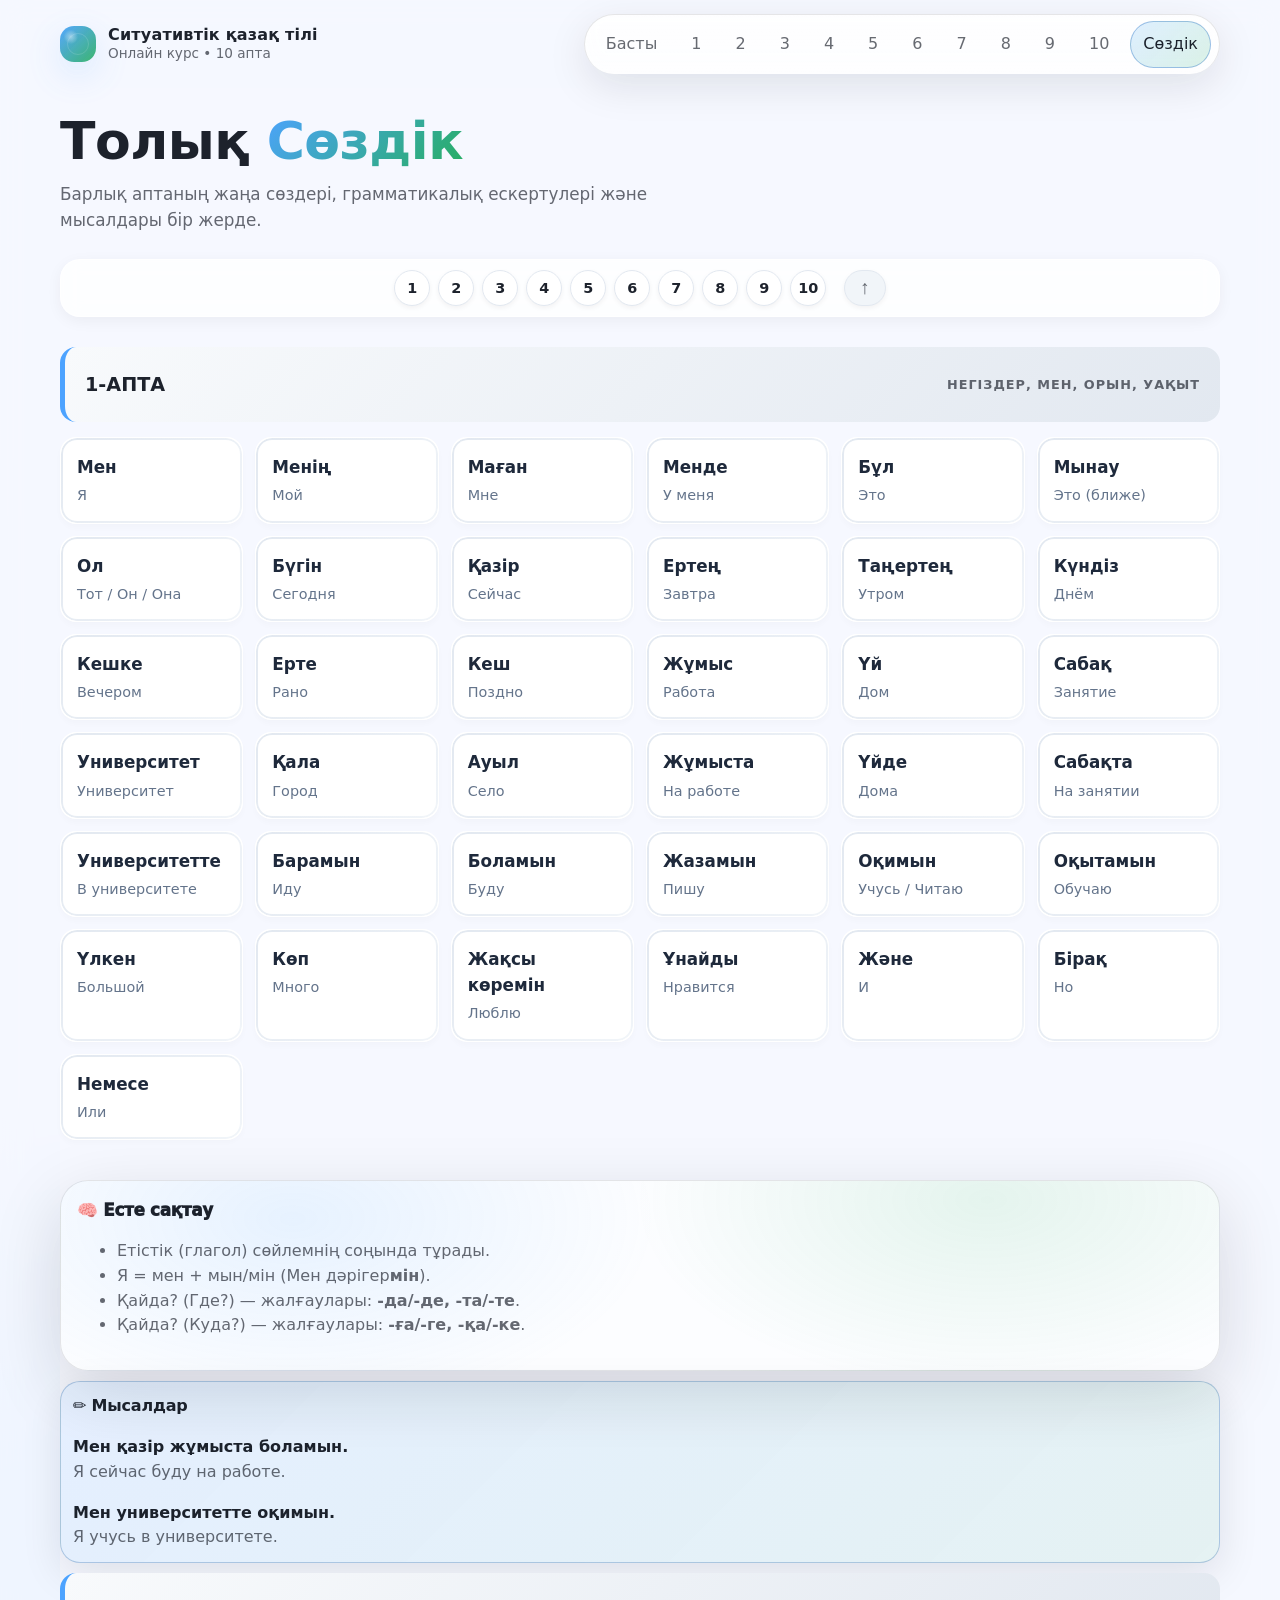
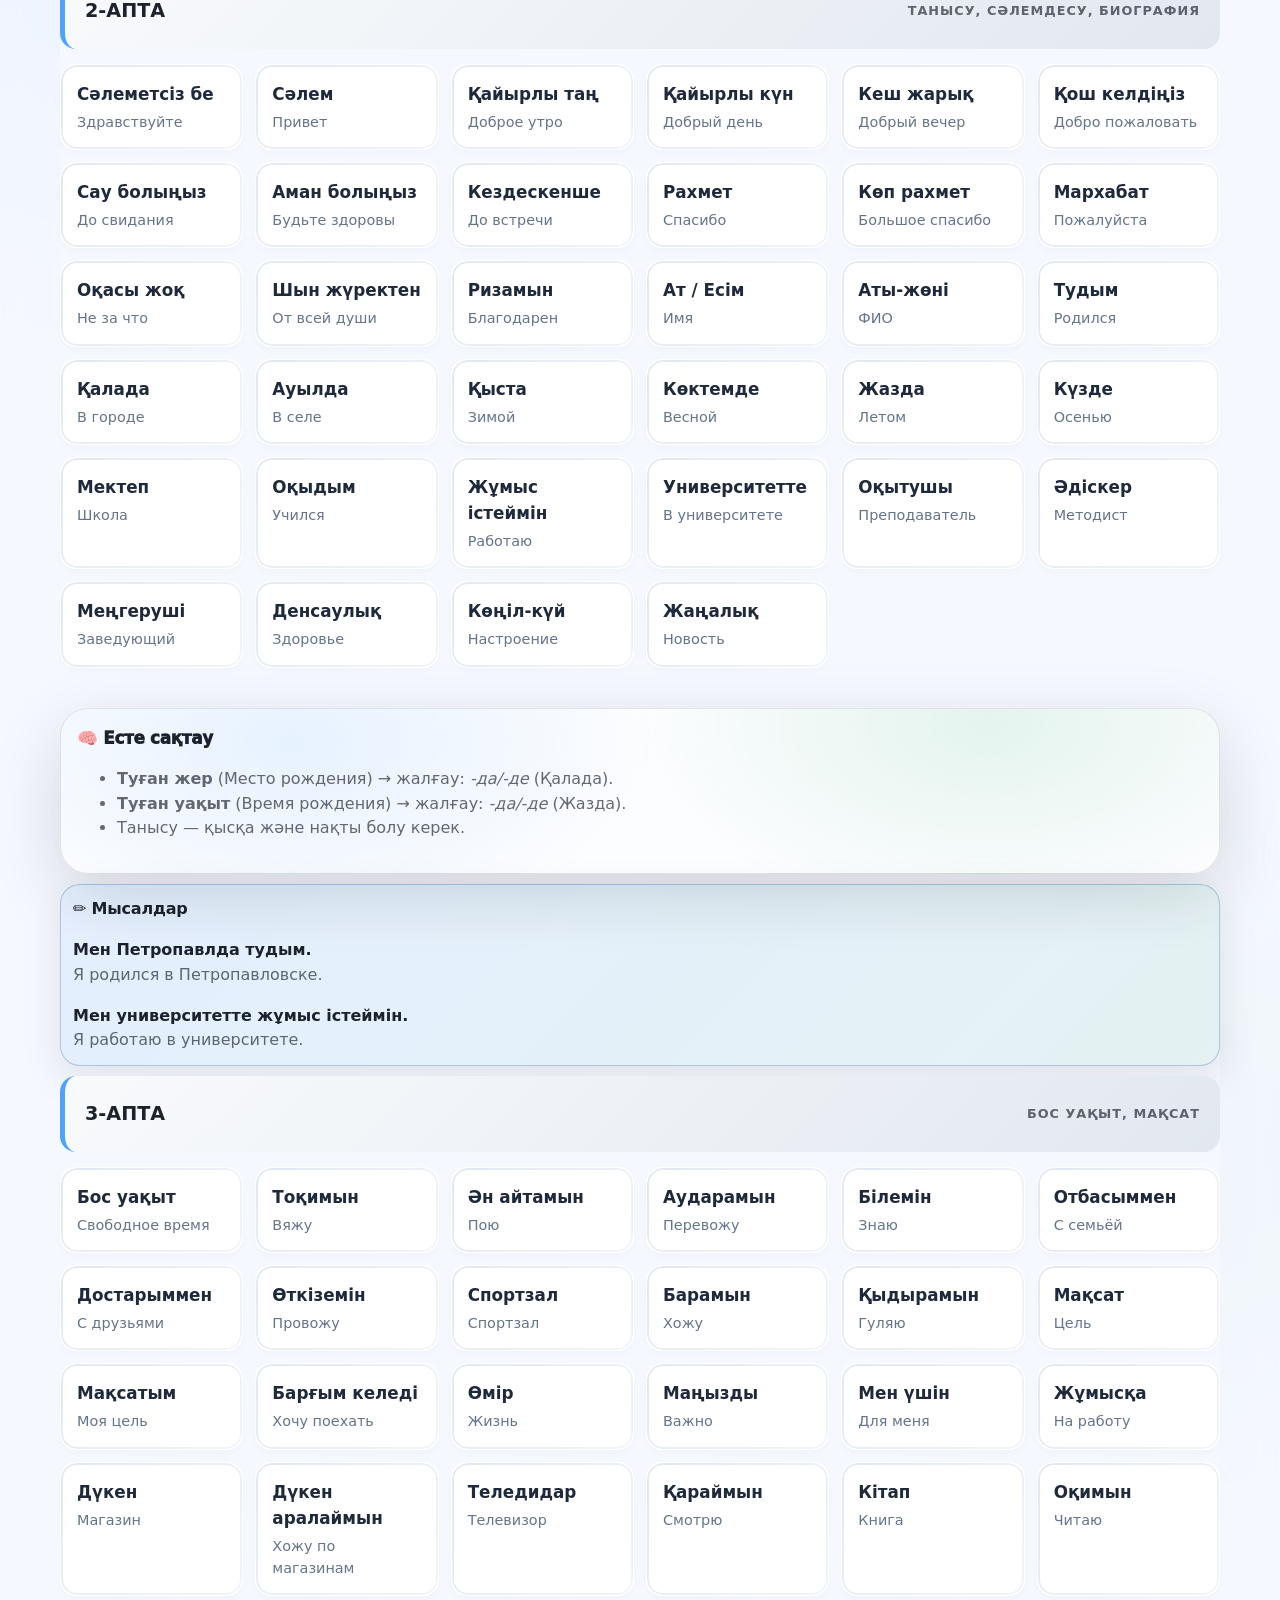
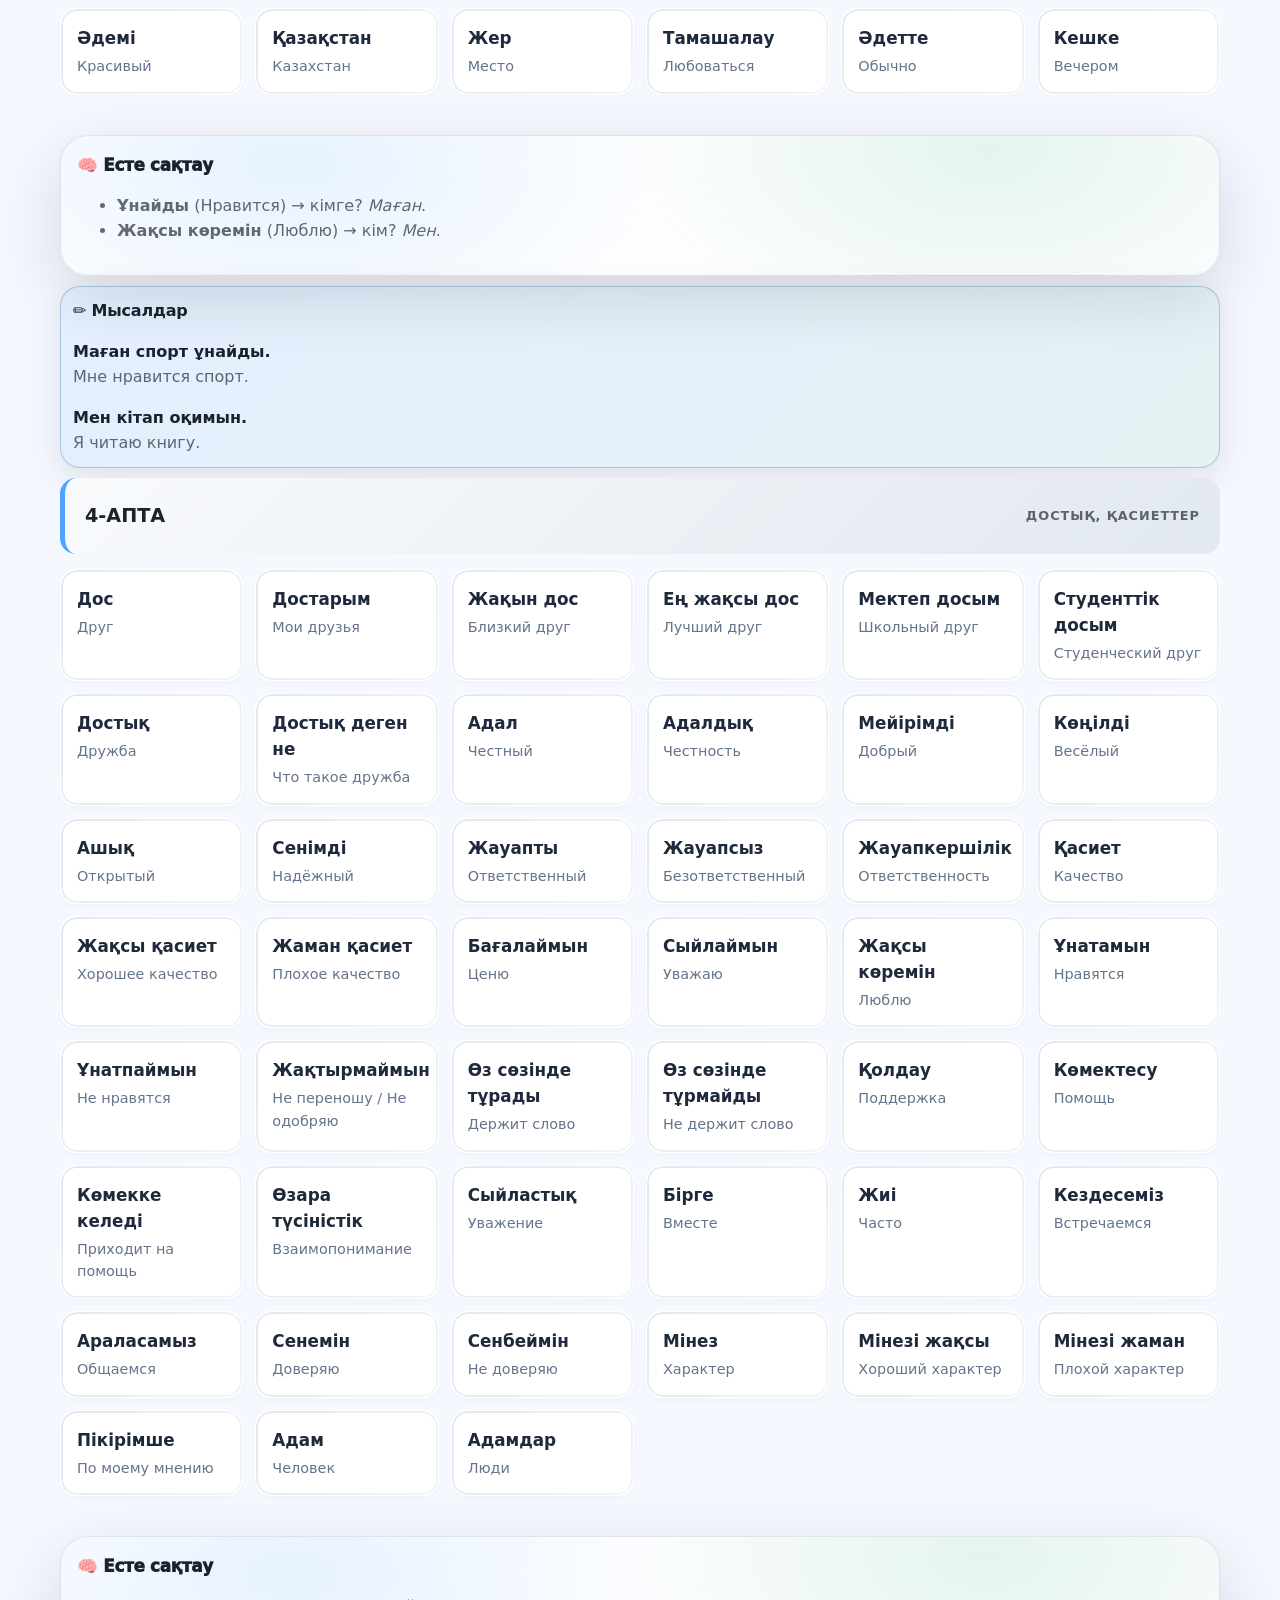
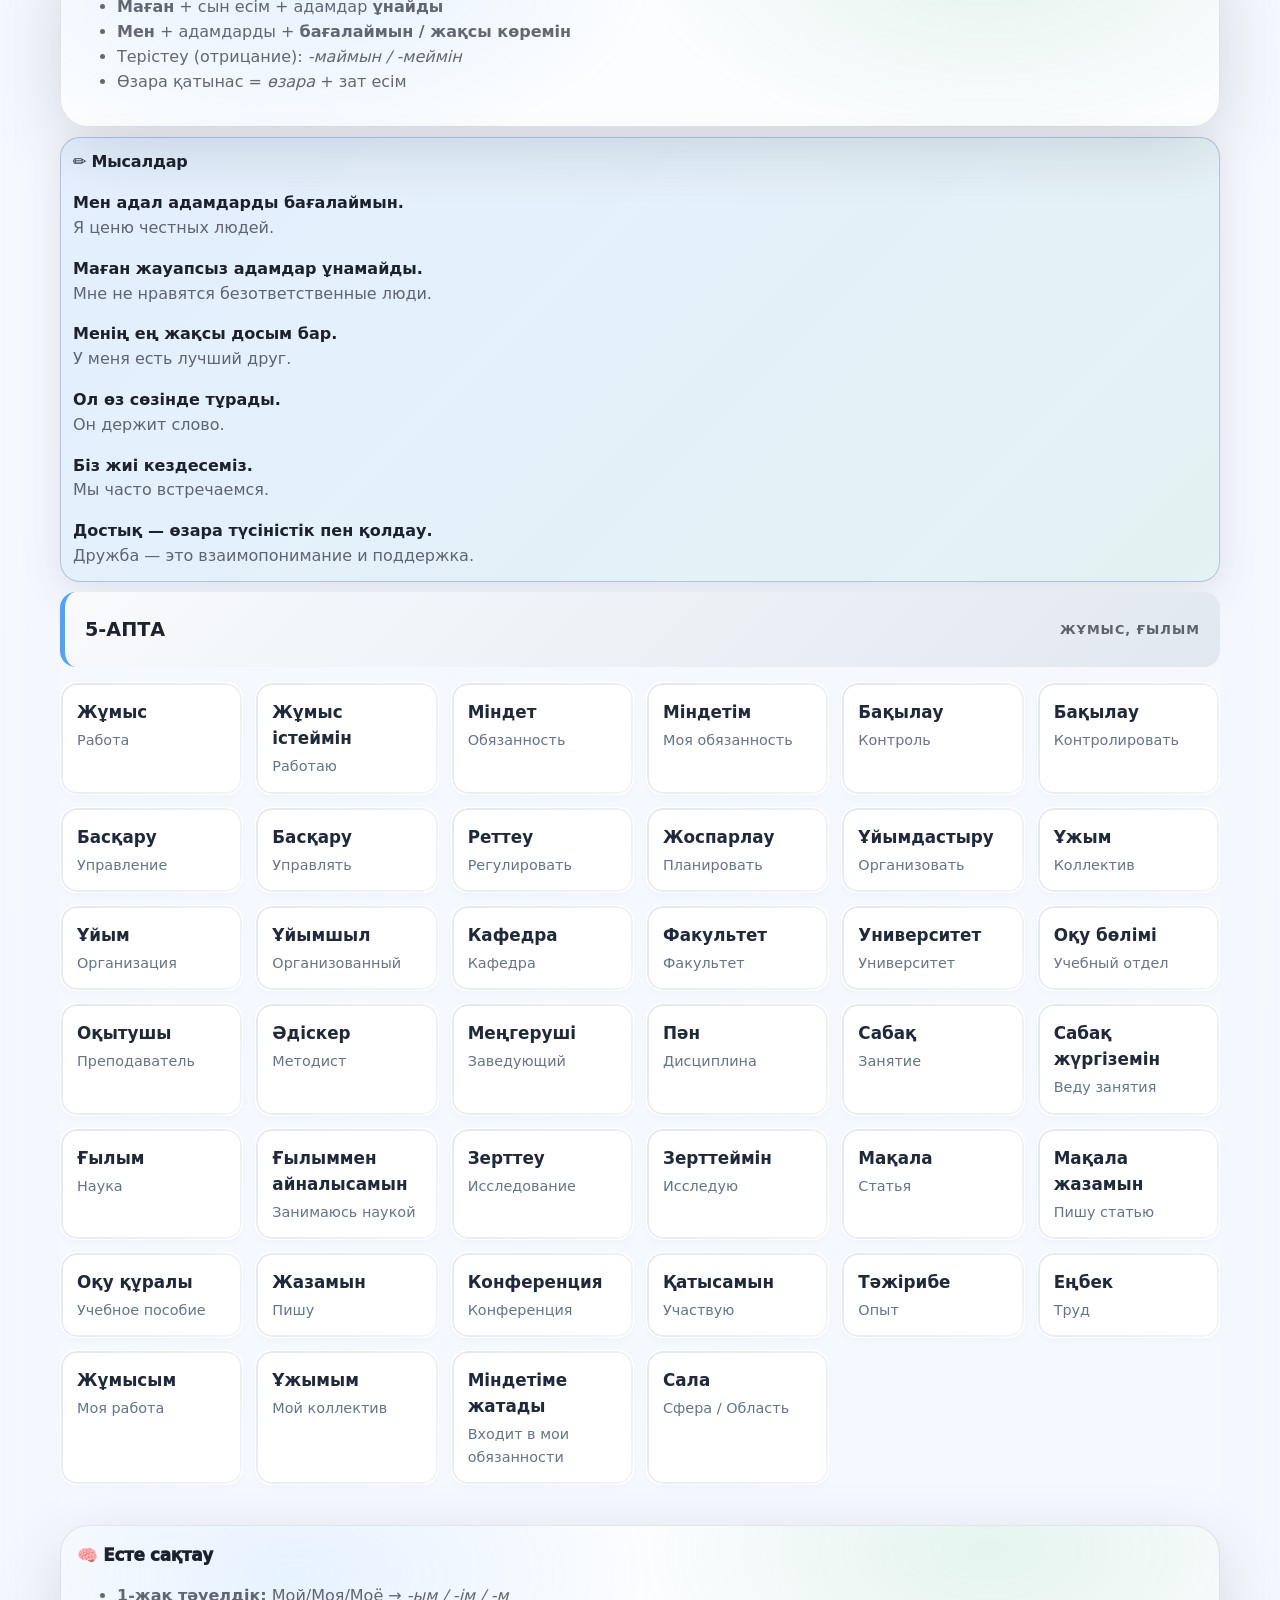
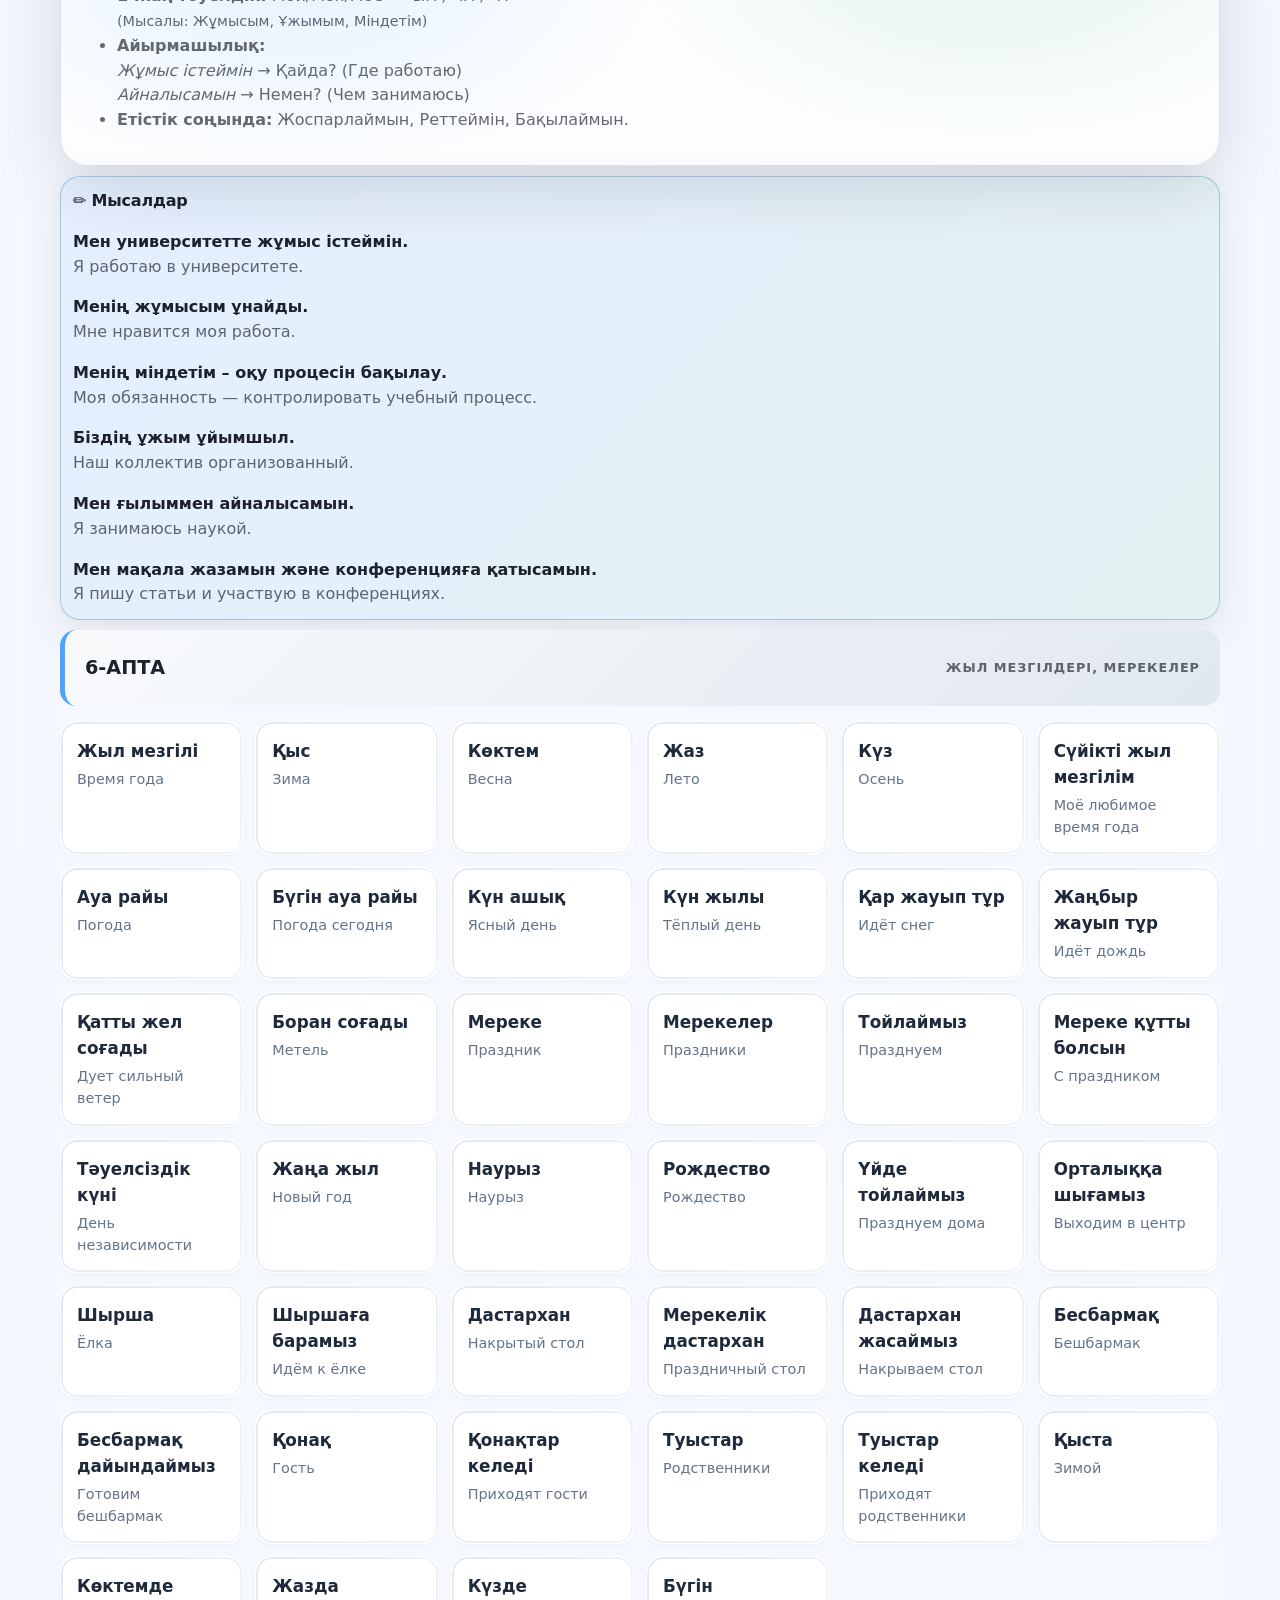
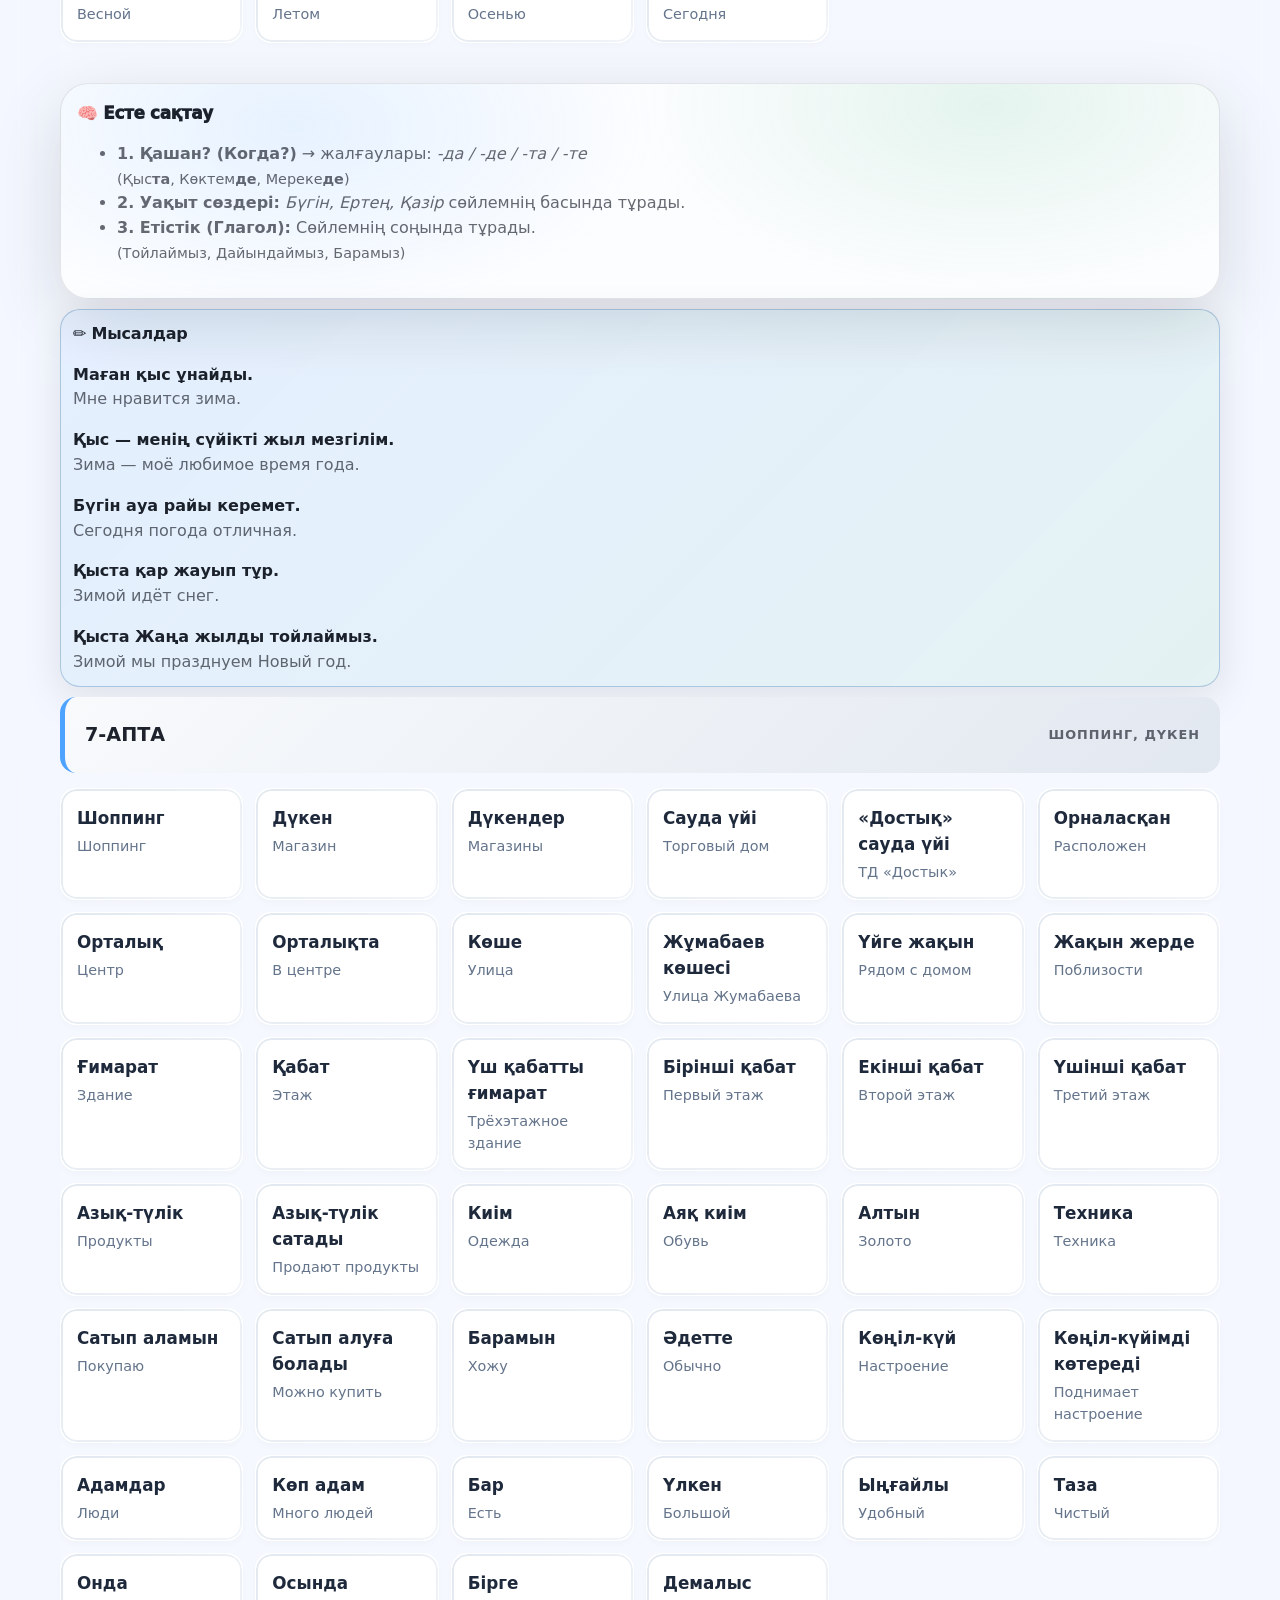
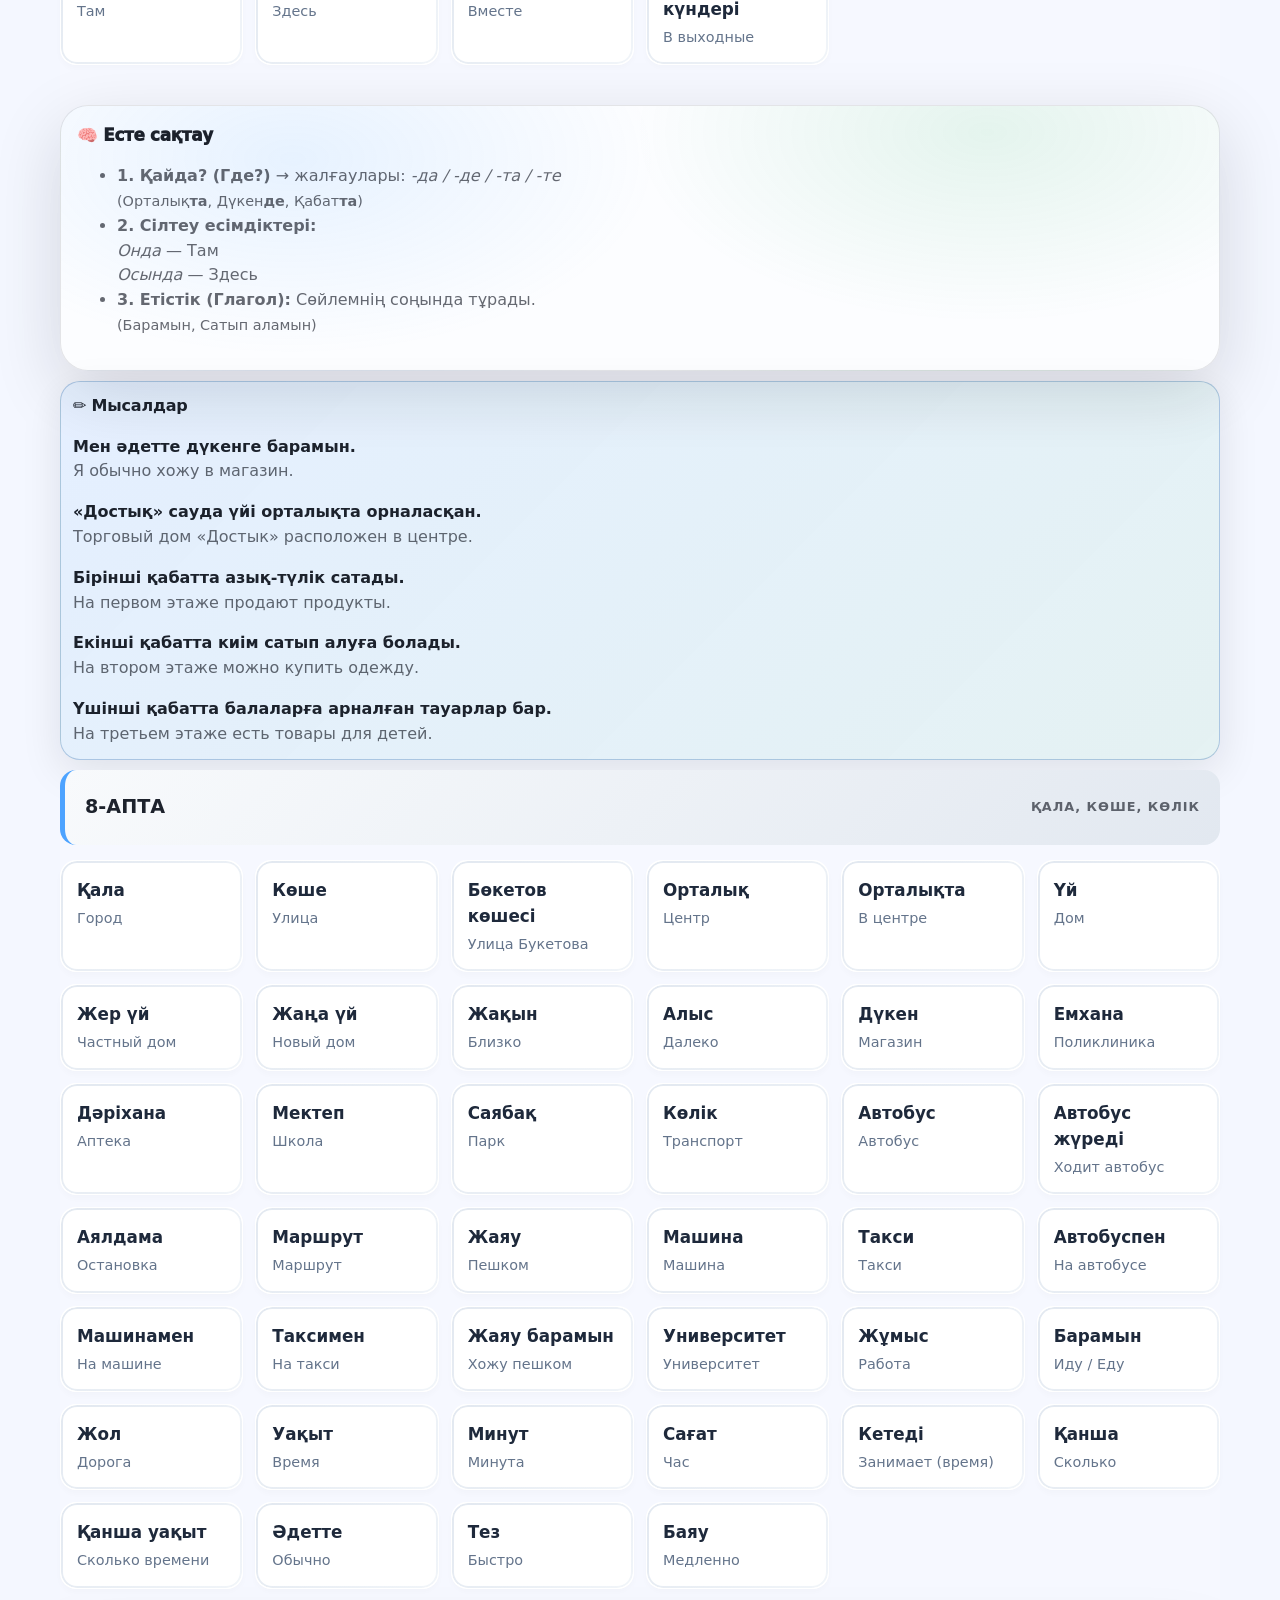
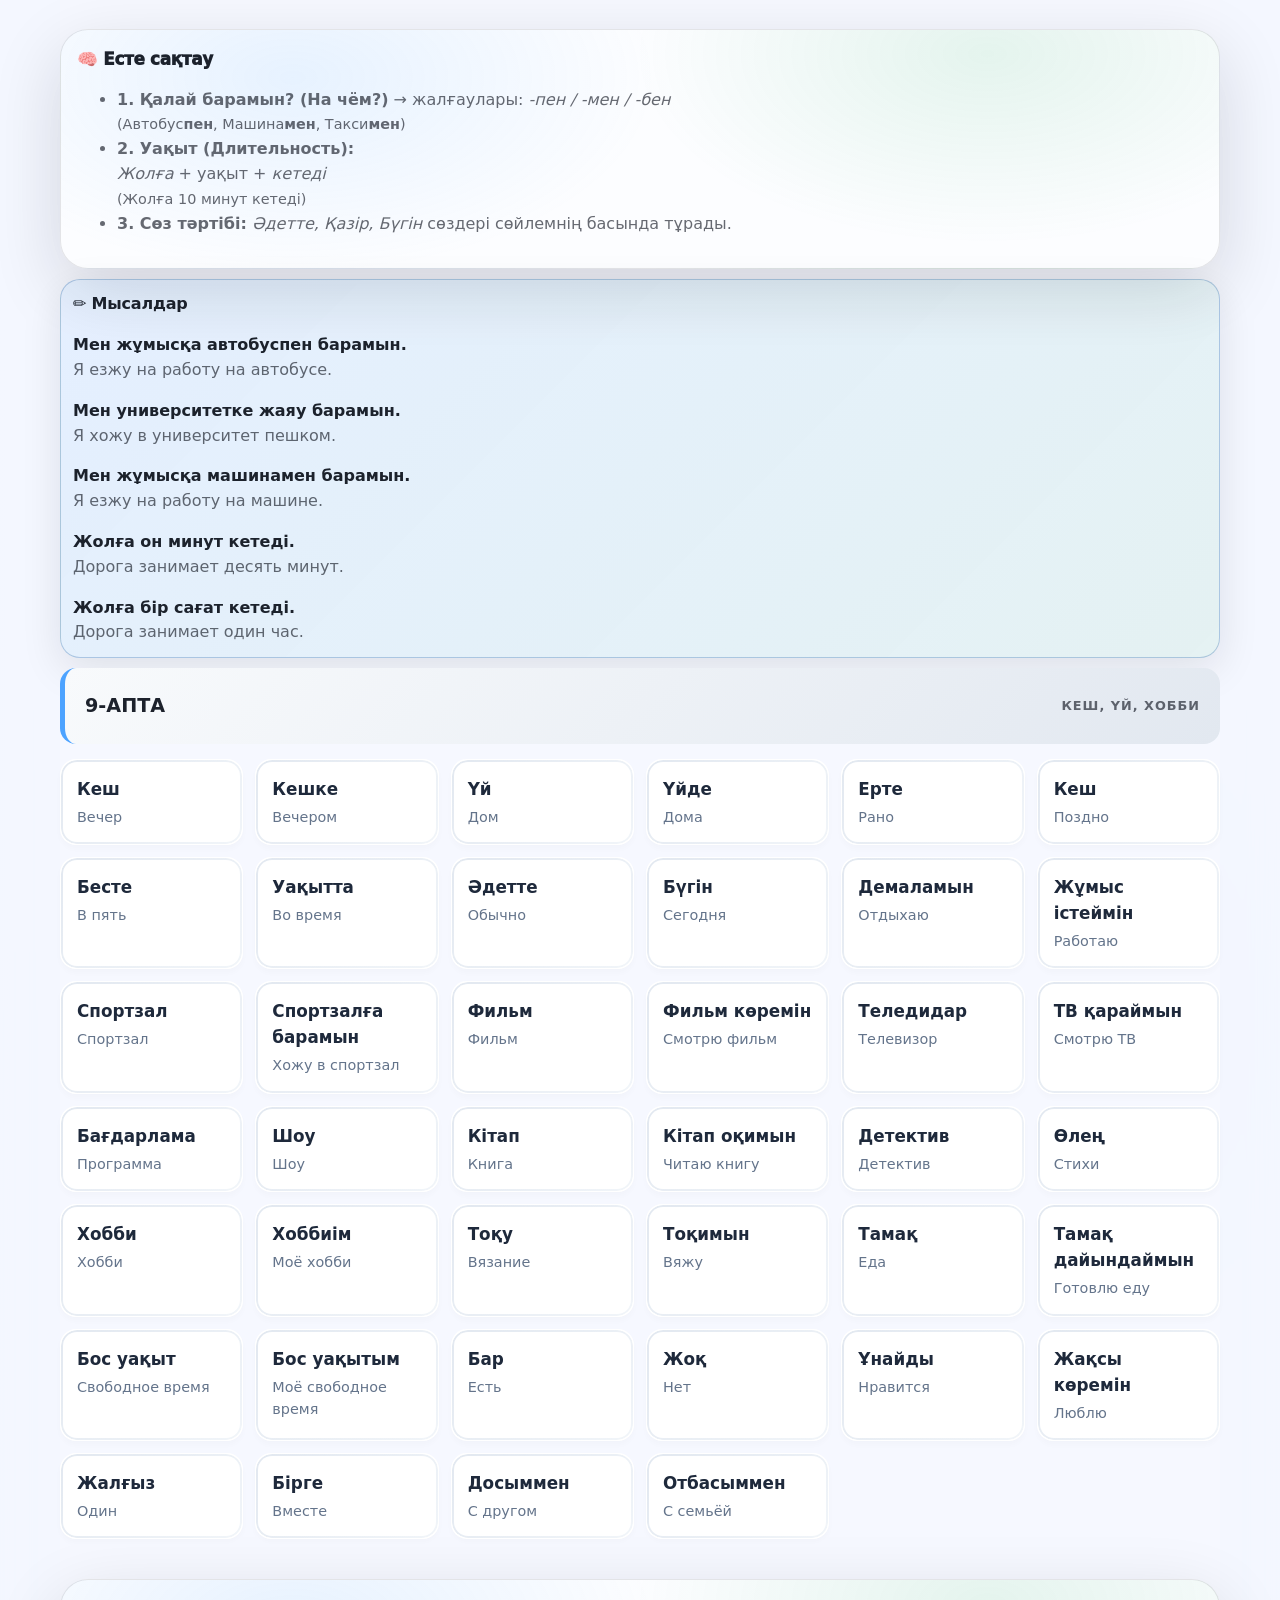
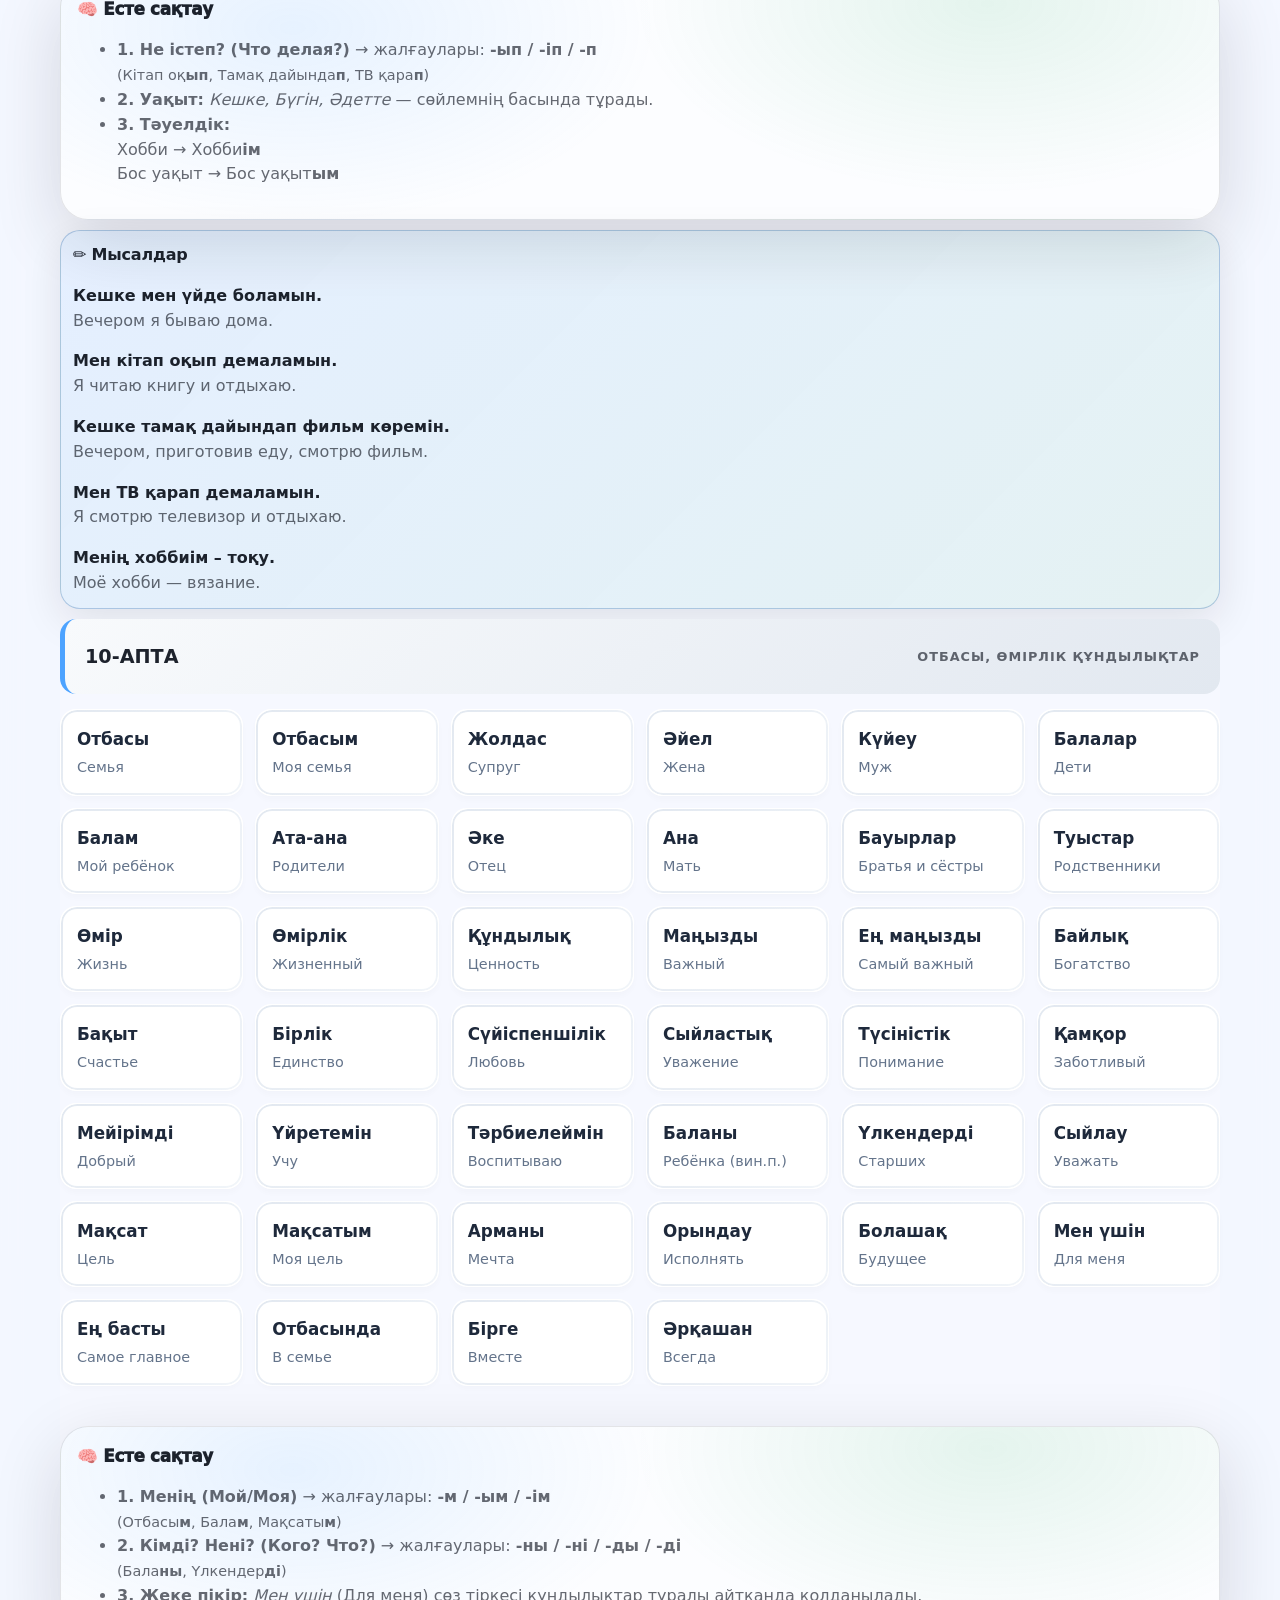
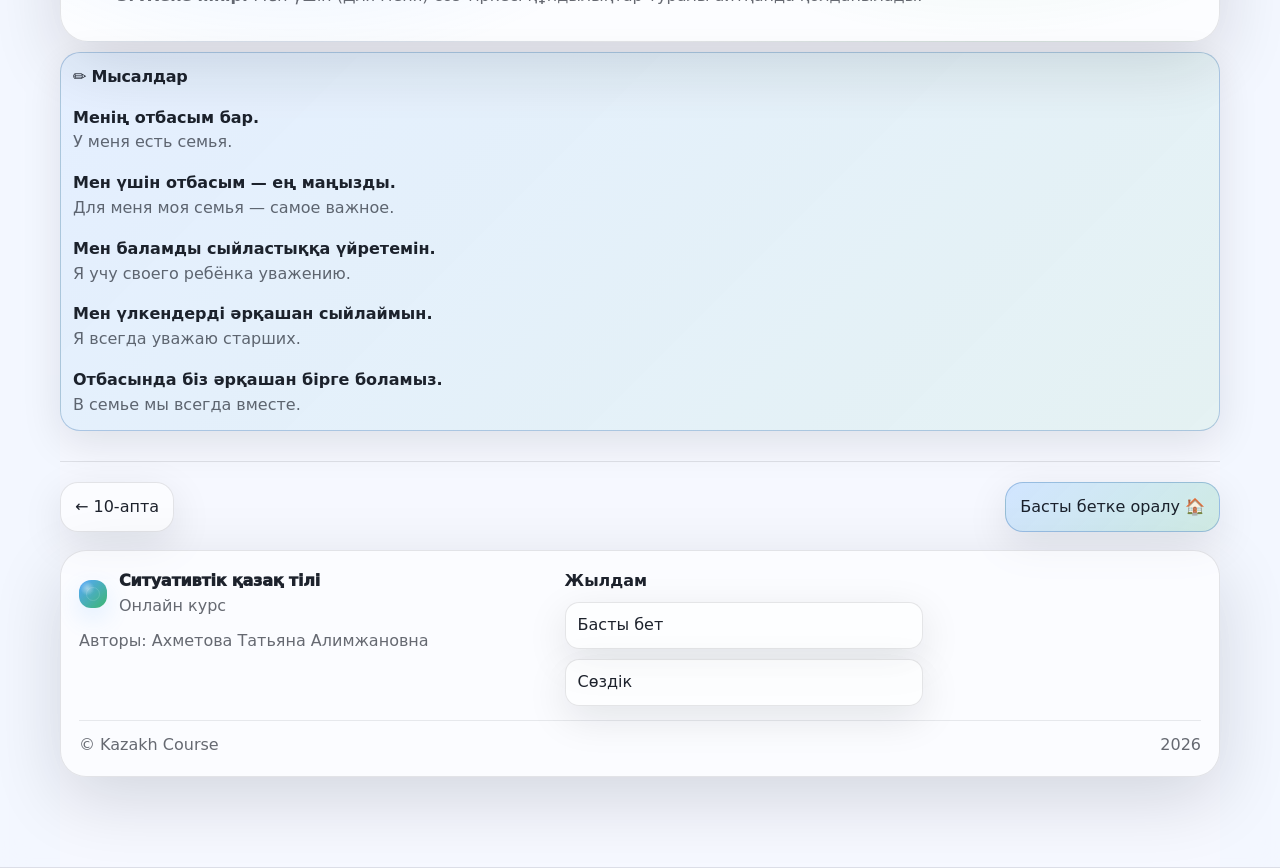
==== commit f2881133: "Fix translations by removing 'жасау' from phrases" ====
--- a/dictionary.html
+++ b/dictionary.html
@@ -607,9 +607,9 @@
           <div class="wordItem"><span class="wordItem__kz">Міндет</span> <span class="wordItem__ru">Обязанность</span></div>
           <div class="wordItem"><span class="wordItem__kz">Міндетім</span> <span class="wordItem__ru">Моя обязанность</span></div>
           <div class="wordItem"><span class="wordItem__kz">Бақылау</span> <span class="wordItem__ru">Контроль</span></div>
-          <div class="wordItem"><span class="wordItem__kz">Бақылау жасау</span> <span class="wordItem__ru">Контролировать</span></div>
+          <div class="wordItem"><span class="wordItem__kz">Бақылау </span> <span class="wordItem__ru">Контролировать</span></div>
           <div class="wordItem"><span class="wordItem__kz">Басқару</span> <span class="wordItem__ru">Управление</span></div>
-          <div class="wordItem"><span class="wordItem__kz">Басқару жасау</span> <span class="wordItem__ru">Управлять</span></div>
+          <div class="wordItem"><span class="wordItem__kz">Басқару </span> <span class="wordItem__ru">Управлять</span></div>
           <div class="wordItem"><span class="wordItem__kz">Реттеу</span> <span class="wordItem__ru">Регулировать</span></div>
           <div class="wordItem"><span class="wordItem__kz">Жоспарлау</span> <span class="wordItem__ru">Планировать</span></div>
           <div class="wordItem"><span class="wordItem__kz">Ұйымдастыру</span> <span class="wordItem__ru">Организовать</span></div>
@@ -1032,7 +1032,7 @@
           <div class="wordItem"><span class="wordItem__kz">Тәрбиелеймін</span> <span class="wordItem__ru">Воспитываю</span></div>
           <div class="wordItem"><span class="wordItem__kz">Баланы</span> <span class="wordItem__ru">Ребёнка (вин.п.)</span></div>
           <div class="wordItem"><span class="wordItem__kz">Үлкендерді</span> <span class="wordItem__ru">Старших</span></div>
-          <div class="wordItem"><span class="wordItem__kz">Сыйлауға</span> <span class="wordItem__ru">Уважать</span></div>
+          <div class="wordItem"><span class="wordItem__kz">Сыйлау</span> <span class="wordItem__ru">Уважать</span></div>
           <div class="wordItem"><span class="wordItem__kz">Мақсат</span> <span class="wordItem__ru">Цель</span></div>
           <div class="wordItem"><span class="wordItem__kz">Мақсатым</span> <span class="wordItem__ru">Моя цель</span></div>
           <div class="wordItem"><span class="wordItem__kz">Арманы</span> <span class="wordItem__ru">Мечта</span></div>
@@ -1160,4 +1160,4 @@
     </script>
 
 </body>
-</html>+</html>
